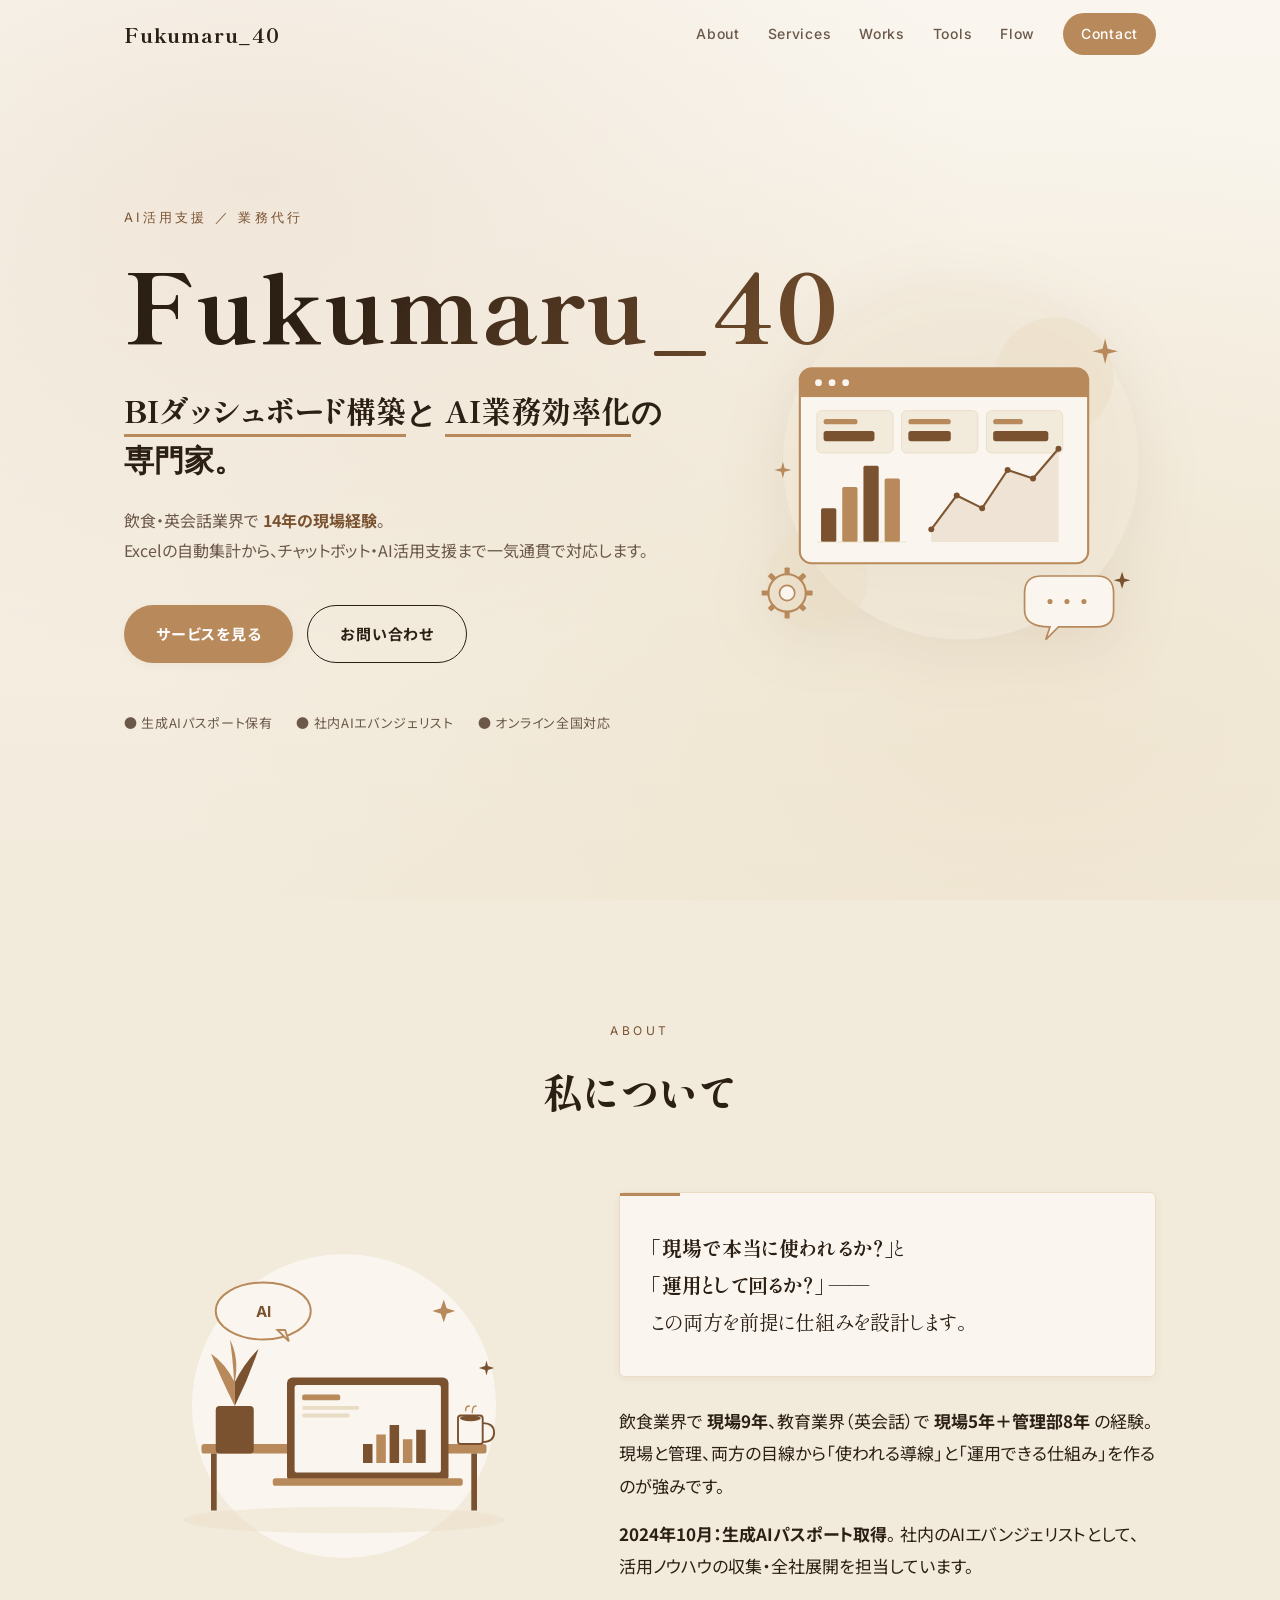
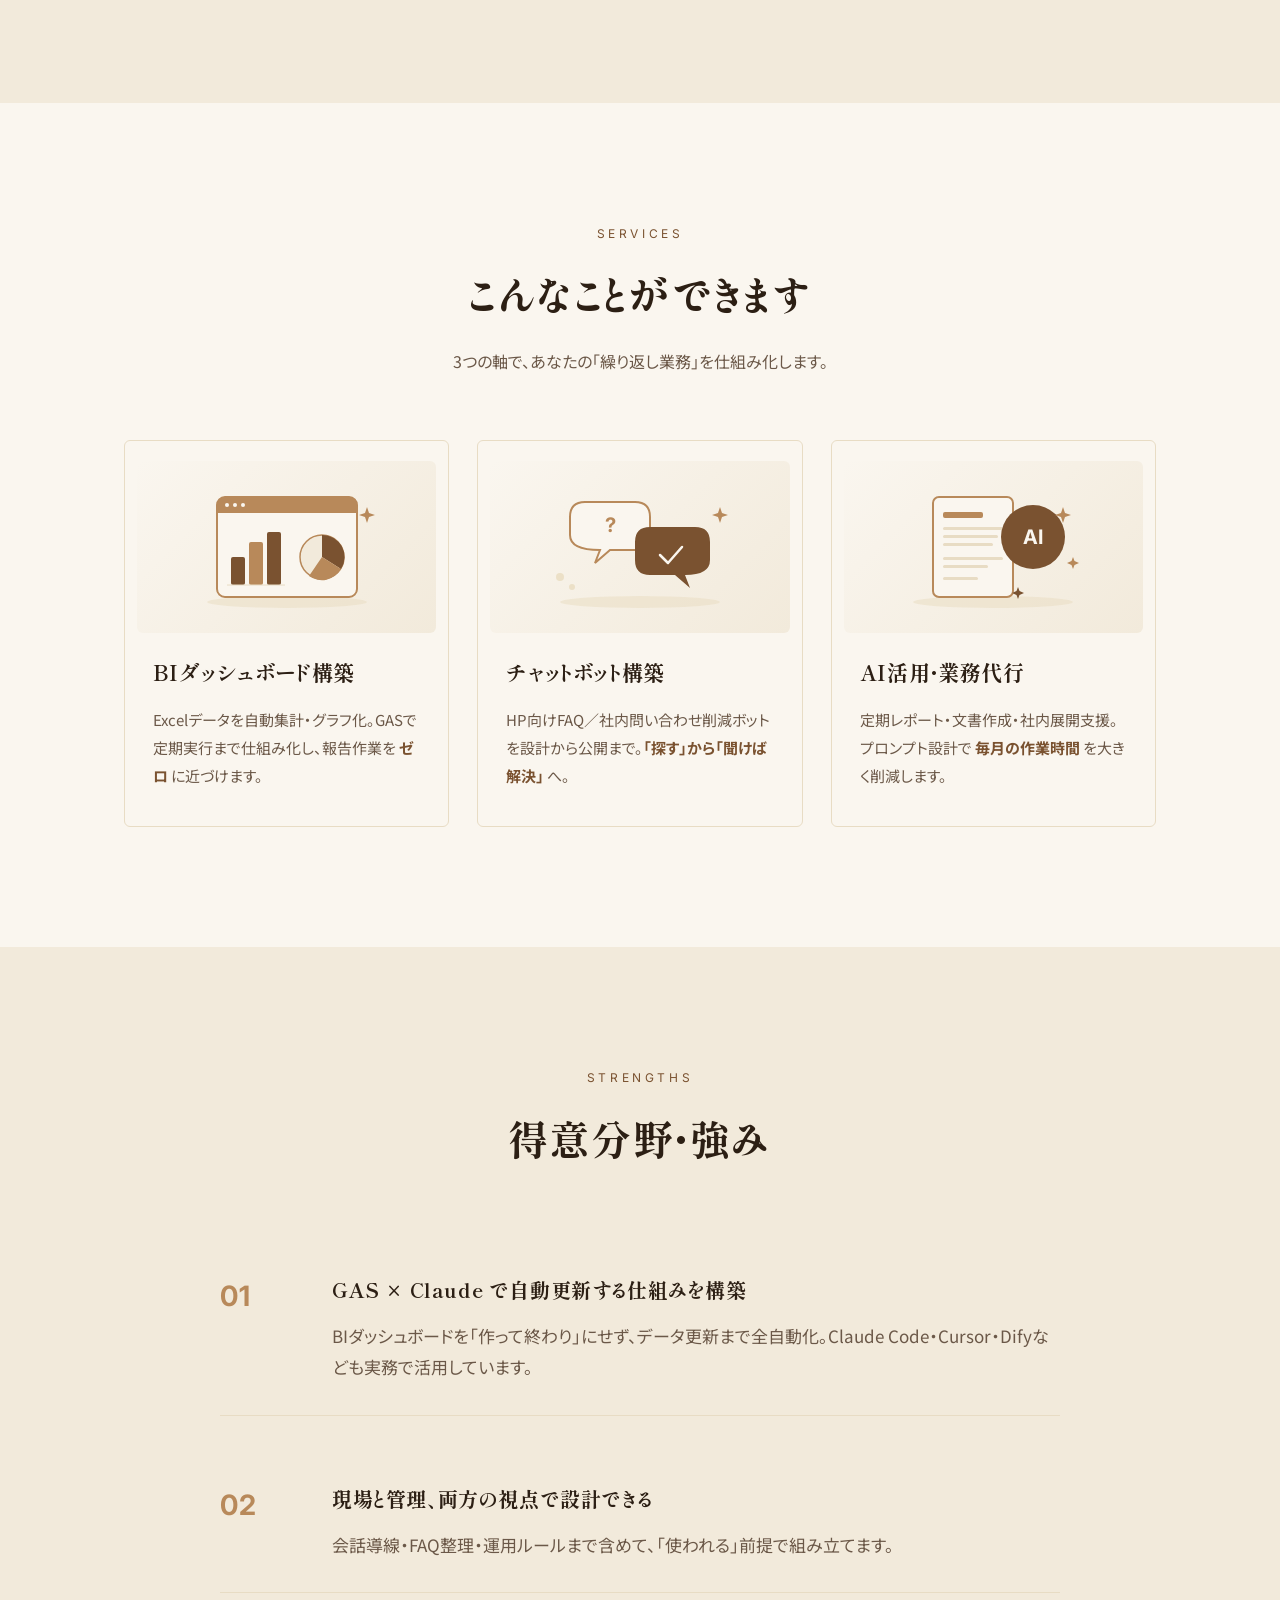
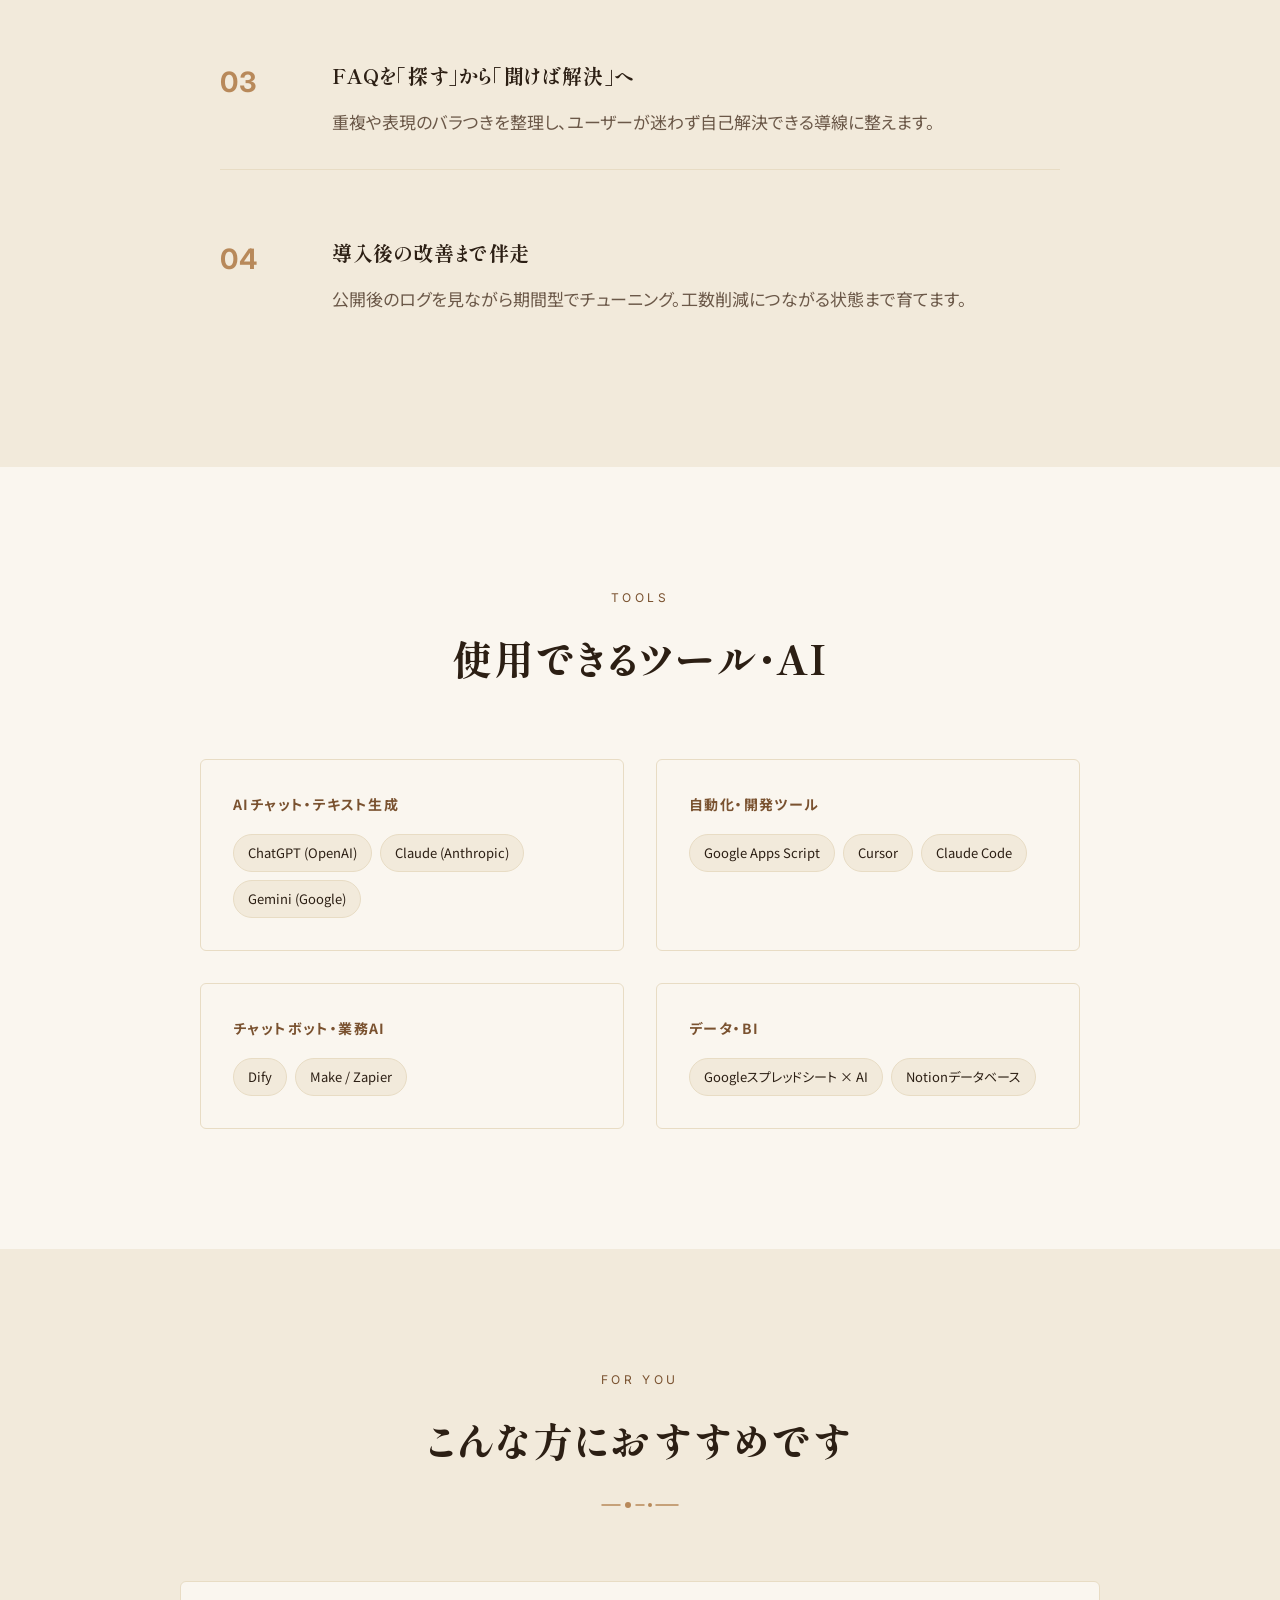
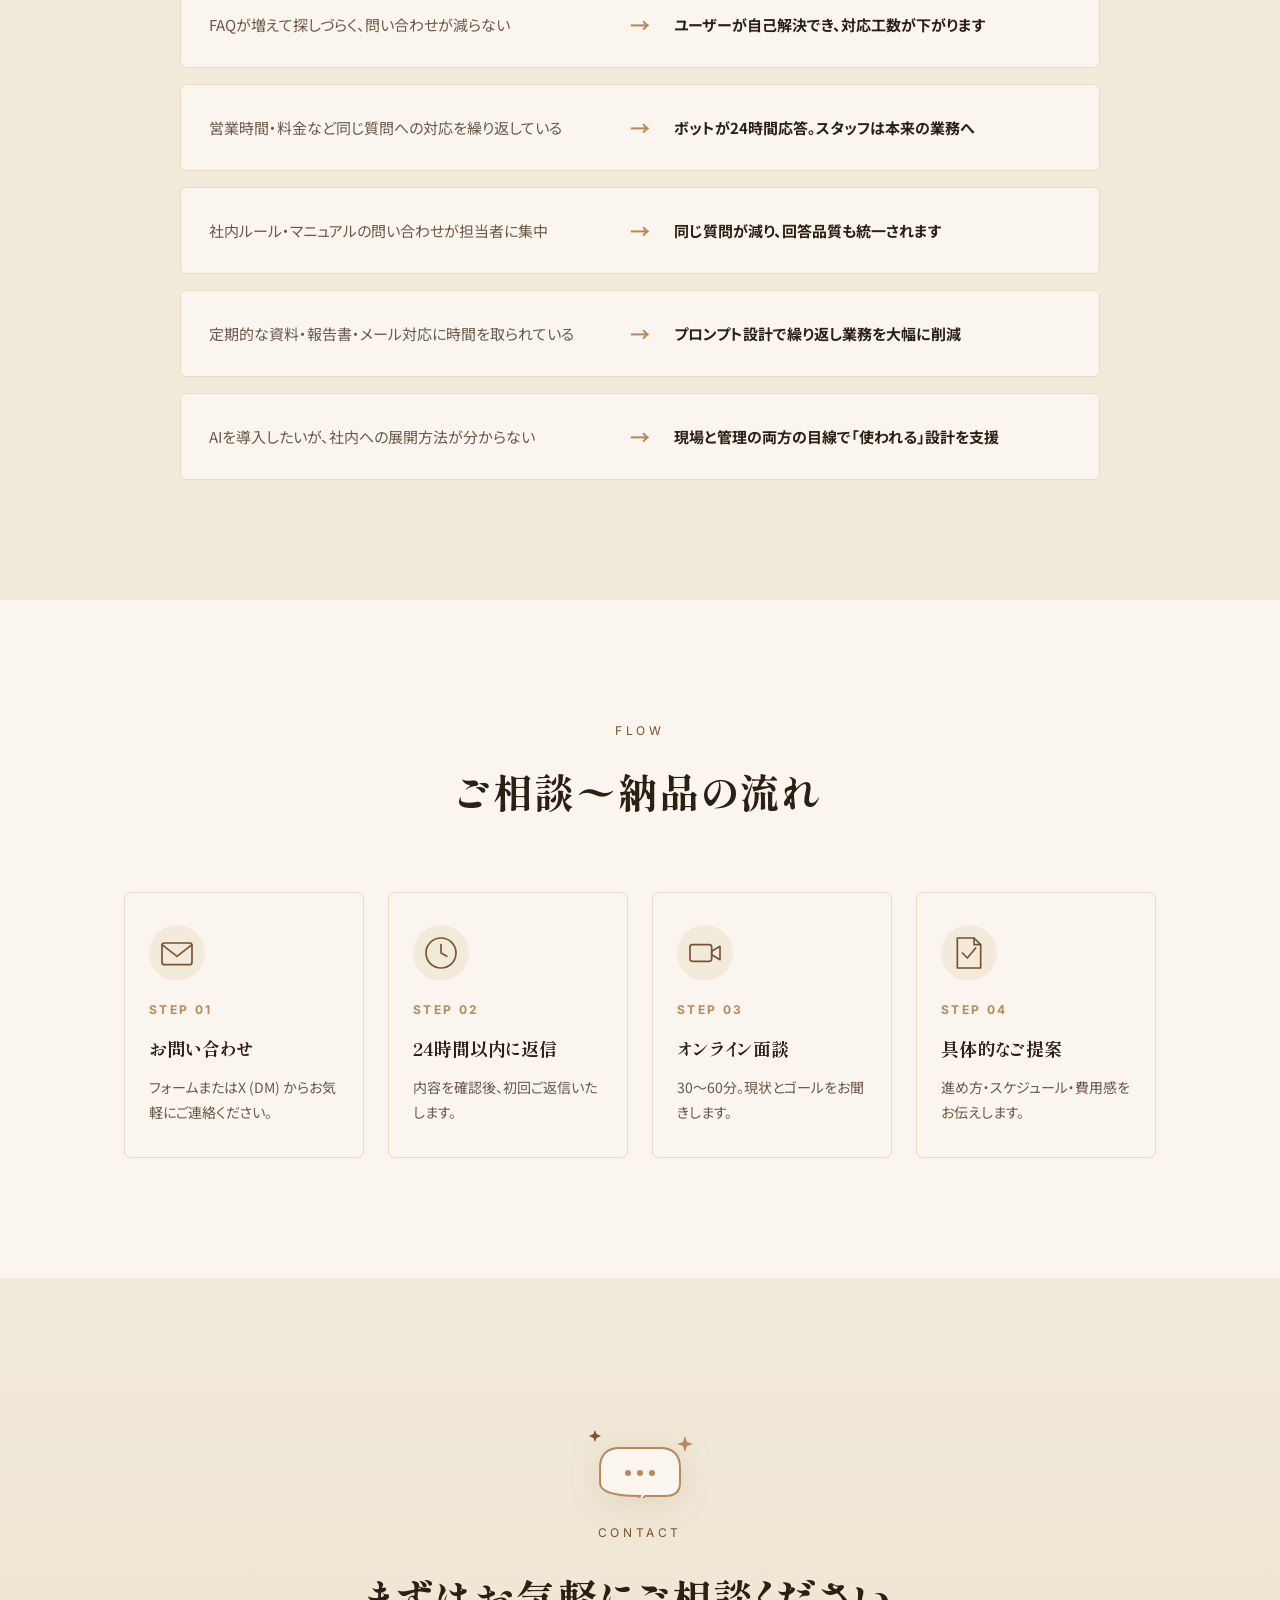
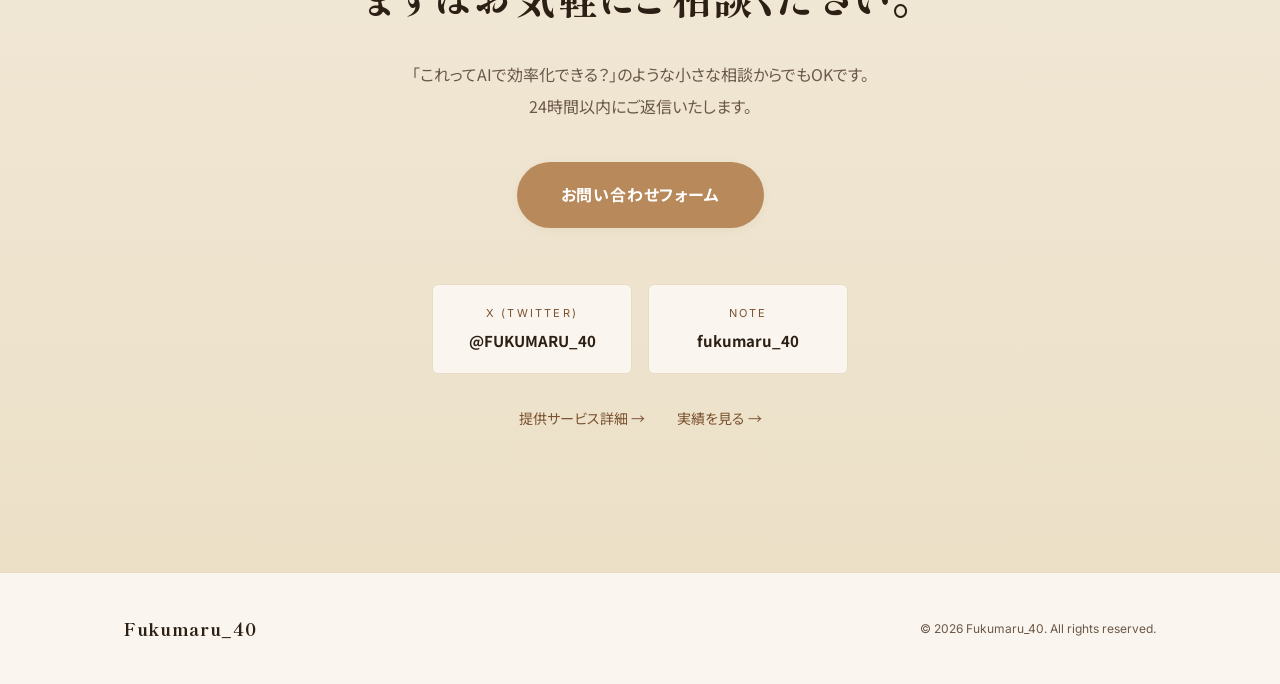
==== index.html @ 53b19f7c "Initial commit: Fukumaru_40 HP Co-Authored-By: Claude Sonnet 4.6 <noreply@anthropic.com>" ====
<!DOCTYPE html>
<html lang="ja">
<head>
  <meta charset="UTF-8" />
  <meta name="viewport" content="width=device-width, initial-scale=1.0" />
  <title>Fukumaru_40 ｜ BIダッシュボード構築・AI業務効率化の専門家</title>
  <meta name="description" content="飲食・英会話業界で14年の現場経験を持つAI活用支援の専門家。Excelデータの自動集計・可視化（BIダッシュボード）、チャットボット構築、AI活用・業務代行まで、現場と管理の両方の目線で「使われる仕組み」を設計します。" />
  <meta property="og:title" content="Fukumaru_40 ｜ BIダッシュボード構築・AI業務効率化の専門家" />
  <meta property="og:description" content="14年の現場経験 × 生成AIパスポート保有。BI／チャットボット／AI業務代行で、あなたの「繰り返し業務」を仕組みで解決します。" />
  <meta property="og:type" content="website" />

  <link rel="preconnect" href="https://fonts.googleapis.com" />
  <link rel="preconnect" href="https://fonts.gstatic.com" crossorigin />
  <link href="https://fonts.googleapis.com/css2?family=Inter:wght@500;700&family=Noto+Sans+JP:wght@400;500;700&family=Shippori+Mincho+B1:wght@600;800&display=swap" rel="stylesheet" />

  <link rel="stylesheet" href="css/style.css" />
</head>
<body>
  <header class="site-header" id="siteHeader">
    <div class="container header-inner">
      <a href="#hero" class="brand">Fukumaru_40</a>
      <nav class="nav" aria-label="メインナビゲーション">
        <a href="#about">About</a>
        <a href="#services">Services</a>
        <a href="works.html">Works</a>
        <a href="#tools">Tools</a>
        <a href="#flow">Flow</a>
        <a href="#contact" class="nav-cta">Contact</a>
      </nav>
      <button class="nav-toggle" aria-label="メニューを開く" aria-expanded="false">
        <span></span><span></span><span></span>
      </button>
    </div>
  </header>

  <main>
    <!-- Hero -->
    <section id="hero" class="hero">
      <div class="hero-bg" aria-hidden="true"></div>
      <div class="container hero-inner">
        <div class="hero-text reveal">
          <p class="hero-eyebrow">AI活用支援 ／ 業務代行</p>
          <h1 class="hero-title">
            <span class="hero-name">Fukumaru_40</span>
          </h1>
          <p class="hero-lead">
            <strong>BIダッシュボード構築</strong>と<br class="sp-only" />
            <strong>AI業務効率化</strong>の専門家。
          </p>
          <p class="hero-sub">
            飲食・英会話業界で <em>14年の現場経験</em>。<br />
            Excelの自動集計から、チャットボット・AI活用支援まで一気通貫で対応します。
          </p>
          <div class="hero-cta">
            <a href="#services" class="btn btn-primary">サービスを見る</a>
            <a href="#contact" class="btn btn-ghost">お問い合わせ</a>
          </div>
          <div class="hero-meta">
            <span>● 生成AIパスポート保有</span>
            <span>● 社内AIエバンジェリスト</span>
            <span>● オンライン全国対応</span>
          </div>
        </div>

        <div class="hero-visual reveal" aria-hidden="true">
          <svg viewBox="0 0 500 500" xmlns="http://www.w3.org/2000/svg" class="illust-dashboard">
            <!-- 背景ブロブ -->
            <circle cx="270" cy="240" r="210" fill="#F2EADB" opacity="0.7"/>
            <circle cx="380" cy="140" r="70" fill="#ECE0C7" opacity="0.6"/>
            <circle cx="100" cy="380" r="60" fill="#ECE0C7" opacity="0.5"/>

            <!-- ダッシュボードウィンドウ -->
            <rect x="80" y="130" width="340" height="230" rx="14" fill="#FAF6EF" stroke="#B8895A" stroke-width="2.5"/>
            <rect x="80" y="130" width="340" height="34" rx="14" fill="#B8895A"/>
            <rect x="80" y="148" width="340" height="16" fill="#B8895A"/>
            <circle cx="102" cy="147" r="4" fill="#FAF6EF"/>
            <circle cx="118" cy="147" r="4" fill="#FAF6EF"/>
            <circle cx="134" cy="147" r="4" fill="#FAF6EF"/>

            <!-- KPIカード -->
            <rect x="100" y="180" width="90" height="50" rx="6" fill="#F2EADB" stroke="#E8DCC4" stroke-width="1"/>
            <rect x="108" y="190" width="40" height="6" rx="3" fill="#B8895A"/>
            <rect x="108" y="204" width="60" height="12" rx="3" fill="#7A5230"/>

            <rect x="200" y="180" width="90" height="50" rx="6" fill="#F2EADB" stroke="#E8DCC4" stroke-width="1"/>
            <rect x="208" y="190" width="50" height="6" rx="3" fill="#B8895A"/>
            <rect x="208" y="204" width="50" height="12" rx="3" fill="#7A5230"/>

            <rect x="300" y="180" width="90" height="50" rx="6" fill="#F2EADB" stroke="#E8DCC4" stroke-width="1"/>
            <rect x="308" y="190" width="35" height="6" rx="3" fill="#B8895A"/>
            <rect x="308" y="204" width="65" height="12" rx="3" fill="#7A5230"/>

            <!-- 棒グラフ -->
            <rect x="105" y="295" width="18" height="40" rx="2" fill="#7A5230"/>
            <rect x="130" y="270" width="18" height="65" rx="2" fill="#B8895A"/>
            <rect x="155" y="245" width="18" height="90" rx="2" fill="#7A5230"/>
            <rect x="180" y="260" width="18" height="75" rx="2" fill="#B8895A"/>
            <line x1="100" y1="335" x2="205" y2="335" stroke="#E8DCC4" stroke-width="1"/>

            <!-- 折れ線グラフ -->
            <polyline points="235,320 265,280 295,295 325,250 355,260 385,225"
                      stroke="#7A5230" stroke-width="2.5" fill="none" stroke-linecap="round" stroke-linejoin="round"/>
            <polyline points="235,320 265,280 295,295 325,250 355,260 385,225 385,335 235,335"
                      fill="#B8895A" opacity="0.18"/>
            <circle cx="235" cy="320" r="3.5" fill="#7A5230"/>
            <circle cx="265" cy="280" r="3.5" fill="#7A5230"/>
            <circle cx="295" cy="295" r="3.5" fill="#7A5230"/>
            <circle cx="325" cy="250" r="3.5" fill="#7A5230"/>
            <circle cx="355" cy="260" r="3.5" fill="#7A5230"/>
            <circle cx="385" cy="225" r="3.5" fill="#7A5230"/>

            <!-- きらめき -->
            <g class="illust-sparkle" style="transform-origin: 440px 110px;">
              <path d="M440 95 L443 107 L455 110 L443 113 L440 125 L437 113 L425 110 L437 107 Z" fill="#B8895A"/>
            </g>
            <g class="illust-sparkle illust-sparkle-2" style="transform-origin: 60px 250px;">
              <path d="M60 240 L62 248 L70 250 L62 252 L60 260 L58 252 L50 250 L58 248 Z" fill="#B8895A"/>
            </g>
            <g class="illust-sparkle illust-sparkle-3" style="transform-origin: 460px 380px;">
              <path d="M460 370 L462.5 378 L470 380 L462.5 382 L460 390 L457.5 382 L450 380 L457.5 378 Z" fill="#7A5230"/>
            </g>

            <!-- チャットバブル -->
            <g class="illust-bubble">
              <path d="M345 395 Q345 375 365 375 L430 375 Q450 375 450 395 L450 415 Q450 435 430 435 L385 435 L370 450 L375 435 Q345 435 345 415 Z"
                    fill="#FAF6EF" stroke="#B8895A" stroke-width="2"/>
              <circle cx="375" cy="405" r="3" fill="#B8895A"/>
              <circle cx="395" cy="405" r="3" fill="#B8895A"/>
              <circle cx="415" cy="405" r="3" fill="#B8895A"/>
            </g>

            <!-- 歯車 -->
            <g class="illust-gear" style="transform-origin: 65px 395px;">
              <circle cx="65" cy="395" r="22" fill="none" stroke="#B8895A" stroke-width="2.5"/>
              <circle cx="65" cy="395" r="9" fill="#FAF6EF" stroke="#B8895A" stroke-width="2"/>
              <rect x="62" y="365" width="6" height="8" rx="1" fill="#B8895A"/>
              <rect x="62" y="417" width="6" height="8" rx="1" fill="#B8895A"/>
              <rect x="35" y="392" width="8" height="6" rx="1" fill="#B8895A"/>
              <rect x="87" y="392" width="8" height="6" rx="1" fill="#B8895A"/>
              <rect x="44" y="372" width="6" height="8" rx="1" fill="#B8895A" transform="rotate(-45 47 376)"/>
              <rect x="80" y="408" width="6" height="8" rx="1" fill="#B8895A" transform="rotate(-45 83 412)"/>
              <rect x="80" y="372" width="6" height="8" rx="1" fill="#B8895A" transform="rotate(45 83 376)"/>
              <rect x="44" y="408" width="6" height="8" rx="1" fill="#B8895A" transform="rotate(45 47 412)"/>
            </g>
          </svg>
        </div>
      </div>
    </section>

    <!-- About -->
    <section id="about" class="section section-alt">
      <div class="container">
        <header class="section-head reveal">
          <p class="section-eyebrow">About</p>
          <h2 class="section-title">私について</h2>
        </header>
        <div class="about-grid">
          <div class="about-visual reveal" aria-hidden="true">
            <svg viewBox="0 0 400 360" xmlns="http://www.w3.org/2000/svg" class="illust-workspace">
              <!-- 背景 -->
              <circle cx="200" cy="200" r="160" fill="#FAF6EF"/>
              <ellipse cx="200" cy="320" rx="170" ry="14" fill="#ECE0C7" opacity="0.5"/>

              <!-- デスク -->
              <rect x="50" y="240" width="300" height="10" rx="3" fill="#B8895A"/>
              <rect x="60" y="250" width="6" height="60" fill="#7A5230"/>
              <rect x="334" y="250" width="6" height="60" fill="#7A5230"/>

              <!-- ノートPC -->
              <rect x="140" y="170" width="170" height="110" rx="6" fill="#7A5230"/>
              <rect x="148" y="178" width="154" height="92" rx="3" fill="#FAF6EF"/>
              <rect x="125" y="276" width="200" height="8" rx="3" fill="#B8895A"/>
              <!-- 画面の中身 -->
              <rect x="156" y="188" width="40" height="6" rx="2" fill="#B8895A"/>
              <rect x="156" y="200" width="60" height="4" rx="2" fill="#E8DCC4"/>
              <rect x="156" y="208" width="50" height="4" rx="2" fill="#E8DCC4"/>
              <!-- ミニ棒グラフ -->
              <rect x="220" y="240" width="10" height="20" fill="#7A5230"/>
              <rect x="234" y="230" width="10" height="30" fill="#B8895A"/>
              <rect x="248" y="220" width="10" height="40" fill="#7A5230"/>
              <rect x="262" y="235" width="10" height="25" fill="#B8895A"/>
              <rect x="276" y="225" width="10" height="35" fill="#7A5230"/>

              <!-- 観葉植物 -->
              <rect x="65" y="200" width="40" height="50" rx="4" fill="#7A5230"/>
              <path d="M85 200 Q70 170 60 145 Q75 155 85 175 Z" fill="#B8895A"/>
              <path d="M85 200 Q100 170 110 140 Q95 155 85 175 Z" fill="#7A5230"/>
              <path d="M85 200 Q85 165 80 130 Q90 150 85 175 Z" fill="#B8895A"/>

              <!-- コーヒーカップ -->
              <rect x="320" y="210" width="26" height="30" rx="3" fill="#FAF6EF" stroke="#7A5230" stroke-width="2"/>
              <path d="M346 218 Q358 218 358 228 Q358 238 346 238" fill="none" stroke="#7A5230" stroke-width="2"/>
              <ellipse cx="333" cy="213" rx="11" ry="3" fill="#7A5230"/>
              <path d="M328 205 Q328 200 332 200 M335 207 Q335 200 339 200" stroke="#B8895A" stroke-width="1.5" fill="none" stroke-linecap="round"/>

              <!-- 吹き出し（AI） -->
              <g class="illust-float">
                <ellipse cx="115" cy="100" rx="50" ry="30" fill="#FAF6EF" stroke="#B8895A" stroke-width="2"/>
                <text x="115" y="106" text-anchor="middle" font-family="Inter, sans-serif" font-size="16" font-weight="700" fill="#7A5230">AI</text>
                <path d="M130 120 L142 132 L138 120 Z" fill="#FAF6EF" stroke="#B8895A" stroke-width="2"/>
              </g>

              <!-- きらめき -->
              <g class="illust-sparkle" style="transform-origin: 305px 100px;">
                <path d="M305 88 L308 97 L317 100 L308 103 L305 112 L302 103 L293 100 L302 97 Z" fill="#B8895A"/>
              </g>
              <g class="illust-sparkle illust-sparkle-2" style="transform-origin: 350px 160px;">
                <path d="M350 152 L351.5 158 L358 160 L351.5 162 L350 168 L348.5 162 L342 160 L348.5 158 Z" fill="#7A5230"/>
              </g>
            </svg>
          </div>
          <div class="about-content">
            <div class="about-card reveal">
              <p class="about-lead">
                「<strong>現場で本当に使われるか？</strong>」と<br />
                「<strong>運用として回るか？</strong>」 ——<br />
                この両方を前提に仕組みを設計します。
              </p>
            </div>
            <div class="about-text reveal">
              <p>
                飲食業界で <strong>現場9年</strong>、教育業界（英会話）で <strong>現場5年＋管理部8年</strong> の経験。
                現場と管理、両方の目線から「使われる導線」と「運用できる仕組み」を作るのが強みです。
              </p>
              <p>
                <strong>2024年10月：生成AIパスポート取得</strong>。
                社内のAIエバンジェリストとして、活用ノウハウの収集・全社展開を担当しています。
              </p>
            </div>
          </div>
        </div>
      </div>
    </section>

    <!-- Services -->
    <section id="services" class="section">
      <div class="container">
        <header class="section-head reveal">
          <p class="section-eyebrow">Services</p>
          <h2 class="section-title">こんなことができます</h2>
          <p class="section-desc">3つの軸で、あなたの「繰り返し業務」を仕組み化します。</p>
        </header>
        <div class="services-grid">
          <article class="service-card reveal">
            <div class="service-illust" aria-hidden="true">
              <svg viewBox="0 0 200 140" xmlns="http://www.w3.org/2000/svg">
                <ellipse cx="100" cy="125" rx="80" ry="6" fill="#ECE0C7" opacity="0.6"/>
                <rect x="30" y="20" width="140" height="100" rx="8" fill="#FAF6EF" stroke="#B8895A" stroke-width="2"/>
                <rect x="30" y="20" width="140" height="16" rx="8" fill="#B8895A"/>
                <rect x="30" y="28" width="140" height="8" fill="#B8895A"/>
                <circle cx="40" cy="28" r="2" fill="#FAF6EF"/>
                <circle cx="48" cy="28" r="2" fill="#FAF6EF"/>
                <circle cx="56" cy="28" r="2" fill="#FAF6EF"/>
                <!-- 棒グラフ -->
                <rect x="44" y="80" width="14" height="28" rx="2" fill="#7A5230"/>
                <rect x="62" y="65" width="14" height="43" rx="2" fill="#B8895A"/>
                <rect x="80" y="55" width="14" height="53" rx="2" fill="#7A5230"/>
                <line x1="40" y1="108" x2="98" y2="108" stroke="#E8DCC4" stroke-width="1"/>
                <!-- 円グラフ -->
                <circle cx="135" cy="80" r="22" fill="#F2EADB" stroke="#B8895A" stroke-width="1.5"/>
                <path d="M135 80 L135 58 A22 22 0 0 1 154 92 Z" fill="#7A5230"/>
                <path d="M135 80 L154 92 A22 22 0 0 1 122 99 Z" fill="#B8895A"/>
                <!-- 装飾 -->
                <path d="M180 30 L182 36 L188 38 L182 40 L180 46 L178 40 L172 38 L178 36 Z" fill="#B8895A"/>
              </svg>
            </div>
            <h3 class="service-title">BIダッシュボード構築</h3>
            <p class="service-text">
              Excelデータを自動集計・グラフ化。GASで定期実行まで仕組み化し、報告作業を <em>ゼロ</em> に近づけます。
            </p>
          </article>

          <article class="service-card reveal">
            <div class="service-illust" aria-hidden="true">
              <svg viewBox="0 0 200 140" xmlns="http://www.w3.org/2000/svg">
                <ellipse cx="100" cy="125" rx="80" ry="6" fill="#ECE0C7" opacity="0.6"/>
                <!-- 左の吹き出し（質問） -->
                <path d="M30 40 Q30 25 45 25 L95 25 Q110 25 110 40 L110 58 Q110 73 95 73 L70 73 L55 86 L60 73 Q30 73 30 58 Z"
                      fill="#FAF6EF" stroke="#B8895A" stroke-width="2"/>
                <text x="70" y="55" text-anchor="middle" font-family="Inter, sans-serif" font-size="20" font-weight="700" fill="#B8895A">?</text>
                <!-- 右の吹き出し（回答） -->
                <path d="M170 65 Q170 50 155 50 L110 50 Q95 50 95 65 L95 83 Q95 98 110 98 L135 98 L150 111 L145 98 Q170 98 170 83 Z"
                      fill="#7A5230"/>
                <path d="M120 78 L128 86 L142 70" stroke="#FAF6EF" stroke-width="2.5" fill="none" stroke-linecap="round" stroke-linejoin="round"/>
                <!-- 装飾 -->
                <path d="M180 30 L182 36 L188 38 L182 40 L180 46 L178 40 L172 38 L178 36 Z" fill="#B8895A"/>
                <circle cx="20" cy="100" r="4" fill="#ECE0C7"/>
                <circle cx="32" cy="110" r="3" fill="#ECE0C7"/>
              </svg>
            </div>
            <h3 class="service-title">チャットボット構築</h3>
            <p class="service-text">
              HP向けFAQ／社内問い合わせ削減ボットを設計から公開まで。<em>「探す」から「聞けば解決」</em> へ。
            </p>
          </article>

          <article class="service-card reveal">
            <div class="service-illust" aria-hidden="true">
              <svg viewBox="0 0 200 140" xmlns="http://www.w3.org/2000/svg">
                <ellipse cx="100" cy="125" rx="80" ry="6" fill="#ECE0C7" opacity="0.6"/>
                <!-- ドキュメント -->
                <rect x="40" y="20" width="80" height="100" rx="6" fill="#FAF6EF" stroke="#B8895A" stroke-width="2"/>
                <rect x="50" y="35" width="40" height="6" rx="2" fill="#B8895A"/>
                <rect x="50" y="50" width="60" height="3" rx="1.5" fill="#E8DCC4"/>
                <rect x="50" y="58" width="55" height="3" rx="1.5" fill="#E8DCC4"/>
                <rect x="50" y="66" width="50" height="3" rx="1.5" fill="#E8DCC4"/>
                <rect x="50" y="80" width="60" height="3" rx="1.5" fill="#E8DCC4"/>
                <rect x="50" y="88" width="45" height="3" rx="1.5" fill="#E8DCC4"/>
                <rect x="50" y="100" width="35" height="3" rx="1.5" fill="#E8DCC4"/>
                <!-- AIサークル -->
                <circle cx="140" cy="60" r="32" fill="#7A5230"/>
                <text x="140" y="67" text-anchor="middle" font-family="Inter, sans-serif" font-size="20" font-weight="700" fill="#FAF6EF">AI</text>
                <!-- きらめき -->
                <path d="M170 30 L172 36 L178 38 L172 40 L170 46 L168 40 L162 38 L168 36 Z" fill="#B8895A"/>
                <path d="M180 80 L181.5 84 L186 86 L181.5 88 L180 92 L178.5 88 L174 86 L178.5 84 Z" fill="#B8895A"/>
                <path d="M125 110 L126.5 114 L131 116 L126.5 118 L125 122 L123.5 118 L119 116 L123.5 114 Z" fill="#7A5230"/>
              </svg>
            </div>
            <h3 class="service-title">AI活用・業務代行</h3>
            <p class="service-text">
              定期レポート・文書作成・社内展開支援。プロンプト設計で <em>毎月の作業時間</em> を大きく削減します。
            </p>
          </article>
        </div>
      </div>
    </section>

    <!-- Strengths -->
    <section id="strengths" class="section section-alt">
      <div class="container">
        <header class="section-head reveal">
          <p class="section-eyebrow">Strengths</p>
          <h2 class="section-title">得意分野・強み</h2>
        </header>
        <ul class="strengths-list">
          <li class="strength-item reveal">
            <span class="strength-num">01</span>
            <div>
              <h3>GAS × Claude で自動更新する仕組みを構築</h3>
              <p>BIダッシュボードを「作って終わり」にせず、データ更新まで全自動化。Claude Code・Cursor・Difyなども実務で活用しています。</p>
            </div>
          </li>
          <li class="strength-item reveal">
            <span class="strength-num">02</span>
            <div>
              <h3>現場と管理、両方の視点で設計できる</h3>
              <p>会話導線・FAQ整理・運用ルールまで含めて、「使われる」前提で組み立てます。</p>
            </div>
          </li>
          <li class="strength-item reveal">
            <span class="strength-num">03</span>
            <div>
              <h3>FAQを「探す」から「聞けば解決」へ</h3>
              <p>重複や表現のバラつきを整理し、ユーザーが迷わず自己解決できる導線に整えます。</p>
            </div>
          </li>
          <li class="strength-item reveal">
            <span class="strength-num">04</span>
            <div>
              <h3>導入後の改善まで伴走</h3>
              <p>公開後のログを見ながら期間型でチューニング。工数削減につながる状態まで育てます。</p>
            </div>
          </li>
        </ul>
      </div>
    </section>

    <!-- Tools -->
    <section id="tools" class="section">
      <div class="container">
        <header class="section-head reveal">
          <p class="section-eyebrow">Tools</p>
          <h2 class="section-title">使用できるツール・AI</h2>
        </header>
        <div class="tools-grid">
          <div class="tool-group reveal">
            <h3>AIチャット・テキスト生成</h3>
            <ul>
              <li>ChatGPT (OpenAI)</li>
              <li>Claude (Anthropic)</li>
              <li>Gemini (Google)</li>
            </ul>
          </div>
          <div class="tool-group reveal">
            <h3>自動化・開発ツール</h3>
            <ul>
              <li>Google Apps Script</li>
              <li>Cursor</li>
              <li>Claude Code</li>
            </ul>
          </div>
          <div class="tool-group reveal">
            <h3>チャットボット・業務AI</h3>
            <ul>
              <li>Dify</li>
              <li>Make / Zapier</li>
            </ul>
          </div>
          <div class="tool-group reveal">
            <h3>データ・BI</h3>
            <ul>
              <li>Googleスプレッドシート × AI</li>
              <li>Notionデータベース</li>
            </ul>
          </div>
        </div>
      </div>
    </section>

    <!-- For You -->
    <section id="foryou" class="section section-alt">
      <div class="container">
        <header class="section-head reveal">
          <p class="section-eyebrow">For You</p>
          <h2 class="section-title">こんな方におすすめです</h2>
          <div class="section-deco" aria-hidden="true">
            <svg viewBox="0 0 80 24" width="80" height="24" fill="none" stroke="#B8895A" stroke-width="1.5" stroke-linecap="round">
              <path d="M2 12 L20 12"/>
              <circle cx="28" cy="12" r="3" fill="#B8895A" stroke="none"/>
              <path d="M36 12 L44 12"/>
              <circle cx="50" cy="12" r="2" fill="#B8895A" stroke="none"/>
              <path d="M56 12 L78 12"/>
            </svg>
          </div>
        </header>
        <div class="foryou-list">
          <div class="foryou-row reveal">
            <p class="foryou-pain">FAQが増えて探しづらく、問い合わせが減らない</p>
            <p class="foryou-gain">ユーザーが自己解決でき、対応工数が下がります</p>
          </div>
          <div class="foryou-row reveal">
            <p class="foryou-pain">営業時間・料金など同じ質問への対応を繰り返している</p>
            <p class="foryou-gain">ボットが24時間応答。スタッフは本来の業務へ</p>
          </div>
          <div class="foryou-row reveal">
            <p class="foryou-pain">社内ルール・マニュアルの問い合わせが担当者に集中</p>
            <p class="foryou-gain">同じ質問が減り、回答品質も統一されます</p>
          </div>
          <div class="foryou-row reveal">
            <p class="foryou-pain">定期的な資料・報告書・メール対応に時間を取られている</p>
            <p class="foryou-gain">プロンプト設計で繰り返し業務を大幅に削減</p>
          </div>
          <div class="foryou-row reveal">
            <p class="foryou-pain">AIを導入したいが、社内への展開方法が分からない</p>
            <p class="foryou-gain">現場と管理の両方の目線で「使われる」設計を支援</p>
          </div>
        </div>
      </div>
    </section>

    <!-- Flow -->
    <section id="flow" class="section">
      <div class="container">
        <header class="section-head reveal">
          <p class="section-eyebrow">Flow</p>
          <h2 class="section-title">ご相談〜納品の流れ</h2>
        </header>
        <ol class="flow-steps">
          <li class="flow-step reveal">
            <div class="flow-icon" aria-hidden="true">
              <svg viewBox="0 0 48 48" width="40" height="40" fill="none" stroke="currentColor" stroke-width="2" stroke-linecap="round" stroke-linejoin="round">
                <rect x="6" y="12" width="36" height="26" rx="3"/>
                <path d="M6 14 L24 28 L42 14"/>
              </svg>
            </div>
            <span class="flow-num">STEP 01</span>
            <h3>お問い合わせ</h3>
            <p>フォームまたはX (DM) からお気軽にご連絡ください。</p>
          </li>
          <li class="flow-step reveal">
            <div class="flow-icon" aria-hidden="true">
              <svg viewBox="0 0 48 48" width="40" height="40" fill="none" stroke="currentColor" stroke-width="2" stroke-linecap="round" stroke-linejoin="round">
                <circle cx="24" cy="24" r="18"/>
                <path d="M24 14 V24 L31 28"/>
              </svg>
            </div>
            <span class="flow-num">STEP 02</span>
            <h3>24時間以内に返信</h3>
            <p>内容を確認後、初回ご返信いたします。</p>
          </li>
          <li class="flow-step reveal">
            <div class="flow-icon" aria-hidden="true">
              <svg viewBox="0 0 48 48" width="40" height="40" fill="none" stroke="currentColor" stroke-width="2" stroke-linecap="round" stroke-linejoin="round">
                <rect x="6" y="14" width="26" height="20" rx="3"/>
                <path d="M32 22 L42 16 V32 L32 26 Z"/>
              </svg>
            </div>
            <span class="flow-num">STEP 03</span>
            <h3>オンライン面談</h3>
            <p>30〜60分。現状とゴールをお聞きします。</p>
          </li>
          <li class="flow-step reveal">
            <div class="flow-icon" aria-hidden="true">
              <svg viewBox="0 0 48 48" width="40" height="40" fill="none" stroke="currentColor" stroke-width="2" stroke-linecap="round" stroke-linejoin="round">
                <path d="M10 6 H30 L38 14 V42 H10 Z"/>
                <path d="M30 6 V14 H38"/>
                <path d="M16 24 L22 30 L32 18"/>
              </svg>
            </div>
            <span class="flow-num">STEP 04</span>
            <h3>具体的なご提案</h3>
            <p>進め方・スケジュール・費用感をお伝えします。</p>
          </li>
        </ol>
      </div>
    </section>

    <!-- Contact -->
    <section id="contact" class="section section-contact">
      <div class="container reveal">
        <div class="contact-illust" aria-hidden="true">
          <svg viewBox="0 0 120 80" width="120" height="80" xmlns="http://www.w3.org/2000/svg">
            <path d="M20 50 Q20 30 40 30 L80 30 Q100 30 100 50 L100 65 Q100 78 85 78 L65 78 L55 90 L60 78 Q20 78 20 65 Z"
                  fill="#FAF6EF" stroke="#B8895A" stroke-width="2"/>
            <circle cx="48" cy="55" r="3" fill="#B8895A"/>
            <circle cx="60" cy="55" r="3" fill="#B8895A"/>
            <circle cx="72" cy="55" r="3" fill="#B8895A"/>
            <path d="M105 18 L107 24 L113 26 L107 28 L105 34 L103 28 L97 26 L103 24 Z" fill="#B8895A"/>
            <path d="M15 12 L16.5 16 L21 18 L16.5 20 L15 24 L13.5 20 L9 18 L13.5 16 Z" fill="#7A5230"/>
          </svg>
        </div>
        <p class="section-eyebrow">Contact</p>
        <h2 class="contact-title">まずはお気軽にご相談ください。</h2>
        <p class="contact-lead">
          「これってAIで効率化できる？」のような小さな相談からでもOKです。<br />
          24時間以内にご返信いたします。
        </p>
        <div class="contact-cta">
          <a href="https://docs.google.com/forms/d/e/1FAIpQLSd_Ki3tBT9Z_OOSIhmURur8VmkFWVl4bQ4_9GsXnbAvwLc6aA/viewform?usp=header" class="btn btn-primary btn-lg" target="_blank" rel="noopener">お問い合わせフォーム</a>
        </div>
        <div class="contact-sns">
          <a href="https://x.com/FUKUMARU_40" target="_blank" rel="noopener" aria-label="X (Twitter)">
            <span class="sns-label">X (Twitter)</span>
            <span class="sns-handle">@FUKUMARU_40</span>
          </a>
          <a href="https://note.com/fukumaru_40" target="_blank" rel="noopener" aria-label="note">
            <span class="sns-label">note</span>
            <span class="sns-handle">fukumaru_40</span>
          </a>
        </div>
        <div class="contact-links">
          <a href="services.html">提供サービス詳細 →</a>
          <a href="works.html">実績を見る →</a>
        </div>
      </div>
    </section>
  </main>

  <footer class="site-footer">
    <div class="container footer-inner">
      <p class="footer-brand">Fukumaru_40</p>
      <p class="footer-copy">© <span id="year"></span> Fukumaru_40. All rights reserved.</p>
    </div>
  </footer>

  <script src="js/script.js" defer></script>
</body>
</html>
---- css/style.css ----
/* =========================================================
   Fukumaru_40 HP — style.css
   暖色オフホワイト系 / 控えめアニメーション / 可読性重視
   ========================================================= */

:root {
  --bg: #FAF6EF;
  --bg-alt: #F2EADB;
  --bg-deep: #ECE0C7;
  --line: #E8DCC4;
  --accent: #B8895A;
  --accent-deep: #7A5230;
  --text: #2C1F14;
  --text-sub: #6B5848;
  --shadow: 0 8px 32px rgba(122, 82, 48, 0.08);
  --shadow-sm: 0 2px 8px rgba(122, 82, 48, 0.06);
  --radius: 6px;
  --maxw: 1080px;
  --ff-jp: 'Noto Sans JP', -apple-system, 'Hiragino Kaku Gothic ProN', 'Yu Gothic UI', sans-serif;
  --ff-en: 'Inter', sans-serif;
  --ff-serif: 'Shippori Mincho B1', 'Yu Mincho', serif;
}

* { box-sizing: border-box; }

html { scroll-behavior: smooth; }

body {
  margin: 0;
  font-family: var(--ff-jp);
  font-size: 17px;
  line-height: 1.85;
  color: var(--text);
  background: var(--bg);
  -webkit-font-smoothing: antialiased;
  -moz-osx-font-smoothing: grayscale;
  font-feature-settings: "palt";
}

img, svg { display: block; max-width: 100%; }
a { color: var(--accent-deep); text-decoration: none; transition: color 0.2s ease; }
a:hover { color: var(--accent); }

.container {
  max-width: var(--maxw);
  margin: 0 auto;
  padding: 0 24px;
}

.sp-only { display: none; }

/* ========== Header ========== */
.site-header {
  position: fixed;
  inset: 0 0 auto 0;
  z-index: 100;
  background: rgba(250, 246, 239, 0);
  backdrop-filter: blur(0);
  border-bottom: 1px solid transparent;
  transition: background 0.3s ease, backdrop-filter 0.3s ease, border-color 0.3s ease;
}
.site-header.scrolled {
  background: rgba(250, 246, 239, 0.85);
  backdrop-filter: blur(12px);
  border-bottom-color: var(--line);
}
.header-inner {
  display: flex;
  align-items: center;
  justify-content: space-between;
  height: 68px;
}
.brand {
  font-family: var(--ff-serif);
  font-weight: 800;
  font-size: 20px;
  color: var(--text);
  letter-spacing: 0.04em;
}
.nav { display: flex; gap: 28px; align-items: center; }
.nav a {
  font-family: var(--ff-en);
  font-size: 14px;
  font-weight: 500;
  color: var(--text-sub);
  letter-spacing: 0.05em;
}
.nav a:hover { color: var(--text); }
.nav-cta {
  background: var(--accent);
  color: #fff !important;
  padding: 8px 18px;
  border-radius: 999px;
}
.nav-cta:hover { background: var(--accent-deep); color: #fff !important; }

.nav-toggle {
  display: none;
  flex-direction: column;
  gap: 5px;
  width: 28px;
  background: none;
  border: none;
  cursor: pointer;
  padding: 4px;
}
.nav-toggle span {
  display: block;
  width: 100%;
  height: 1.5px;
  background: var(--text);
  transition: transform 0.25s, opacity 0.25s;
}

/* ========== Hero ========== */
.hero {
  position: relative;
  min-height: 100vh;
  display: flex;
  align-items: center;
  padding: 120px 0 80px;
  overflow: hidden;
}
.hero-bg {
  position: absolute;
  inset: 0;
  background:
    radial-gradient(ellipse at 20% 20%, rgba(184, 137, 90, 0.12), transparent 50%),
    radial-gradient(ellipse at 80% 80%, rgba(236, 224, 199, 0.6), transparent 60%),
    linear-gradient(180deg, var(--bg) 0%, var(--bg-alt) 100%);
  z-index: -1;
}
.hero-inner {
  display: grid;
  grid-template-columns: 1.1fr 1fr;
  gap: 48px;
  align-items: center;
}
.hero-text { max-width: 560px; }
.hero-visual {
  position: relative;
  display: flex;
  align-items: center;
  justify-content: center;
}
.illust-dashboard {
  width: 100%;
  max-width: 520px;
  height: auto;
  filter: drop-shadow(0 12px 32px rgba(122, 82, 48, 0.12));
}
.hero-eyebrow {
  font-family: var(--ff-en);
  font-size: 13px;
  letter-spacing: 0.25em;
  color: var(--accent-deep);
  margin: 0 0 24px;
  text-transform: uppercase;
}
.hero-title {
  margin: 0 0 32px;
  font-family: var(--ff-serif);
  font-weight: 800;
  font-size: clamp(48px, 9vw, 96px);
  line-height: 1.05;
  letter-spacing: 0.02em;
}
.hero-name {
  background: linear-gradient(135deg, var(--text) 30%, var(--accent-deep) 100%);
  -webkit-background-clip: text;
  background-clip: text;
  color: transparent;
}
.hero-lead {
  font-family: var(--ff-serif);
  font-size: clamp(22px, 3.2vw, 30px);
  font-weight: 600;
  line-height: 1.6;
  color: var(--text);
  margin: 0 0 20px;
}
.hero-lead strong {
  border-bottom: 3px solid var(--accent);
  padding-bottom: 2px;
  font-weight: 800;
}
.hero-sub {
  font-size: 16px;
  color: var(--text-sub);
  margin: 0 0 40px;
  line-height: 1.9;
}
.hero-sub em { font-style: normal; color: var(--accent-deep); font-weight: 700; }

.hero-cta {
  display: flex;
  flex-wrap: wrap;
  gap: 14px;
  margin-bottom: 48px;
}
.hero-meta {
  display: flex;
  flex-wrap: wrap;
  gap: 24px;
  font-size: 13px;
  color: var(--text-sub);
  letter-spacing: 0.05em;
}
.hero-meta span { white-space: nowrap; }

/* ========== Buttons ========== */
.btn {
  display: inline-flex;
  align-items: center;
  justify-content: center;
  padding: 14px 32px;
  border-radius: 999px;
  font-size: 15px;
  font-weight: 700;
  letter-spacing: 0.05em;
  transition: transform 0.2s ease, box-shadow 0.2s ease, background 0.2s ease;
  cursor: pointer;
  border: none;
}
.btn-primary {
  background: var(--accent);
  color: #fff !important;
  box-shadow: var(--shadow-sm);
}
.btn-primary:hover {
  background: var(--accent-deep);
  color: #fff !important;
  transform: translateY(-2px);
  box-shadow: var(--shadow);
}
.btn-ghost {
  background: transparent;
  color: var(--text) !important;
  border: 1.5px solid var(--text);
}
.btn-ghost:hover {
  background: var(--text);
  color: var(--bg) !important;
}
.btn-lg { padding: 18px 44px; font-size: 16px; }

/* ========== Sections ========== */
.section {
  padding: 120px 0;
  position: relative;
}
.section-alt { background: var(--bg-alt); }
.section-head {
  text-align: center;
  margin-bottom: 64px;
}
.section-eyebrow {
  font-family: var(--ff-en);
  font-size: 12px;
  letter-spacing: 0.3em;
  text-transform: uppercase;
  color: var(--accent-deep);
  margin: 0 0 12px;
}
.section-title {
  font-family: var(--ff-serif);
  font-size: clamp(28px, 4.5vw, 40px);
  font-weight: 800;
  margin: 0 0 16px;
  letter-spacing: 0.04em;
}
.section-desc {
  font-size: 16px;
  color: var(--text-sub);
  max-width: 600px;
  margin: 0 auto;
}

/* ========== About ========== */
.about-grid {
  display: grid;
  grid-template-columns: 0.9fr 1.1fr;
  gap: 56px;
  align-items: center;
}
.about-visual {
  display: flex;
  align-items: center;
  justify-content: center;
}
.illust-workspace {
  width: 100%;
  max-width: 380px;
  height: auto;
}
.about-content { display: flex; flex-direction: column; gap: 28px; }
.about-card {
  padding: 36px 32px;
  background: var(--bg);
  border: 1px solid var(--line);
  border-radius: var(--radius);
  box-shadow: var(--shadow-sm);
  position: relative;
}
.about-card::before {
  content: '';
  position: absolute;
  top: 0; left: 0;
  width: 60px; height: 3px;
  background: var(--accent);
}
.about-lead {
  font-family: var(--ff-serif);
  font-size: 20px;
  line-height: 1.85;
  margin: 0;
  color: var(--text);
}
.about-text p {
  margin: 0 0 16px;
  line-height: 1.9;
}
.about-text p:last-child { margin-bottom: 0; }

/* ========== Services ========== */
.services-grid {
  display: grid;
  grid-template-columns: repeat(3, 1fr);
  gap: 28px;
}
.service-card {
  padding: 32px 28px 36px;
  background: var(--bg);
  border: 1px solid var(--line);
  border-radius: var(--radius);
  transition: transform 0.3s ease, box-shadow 0.3s ease, border-color 0.3s ease;
  overflow: hidden;
}
.service-card:hover {
  transform: translateY(-4px);
  box-shadow: var(--shadow);
  border-color: var(--accent);
}
.service-illust {
  margin: -12px -16px 20px;
  padding: 16px;
  background: linear-gradient(135deg, #FAF6EF 0%, #F2EADB 100%);
  border-radius: var(--radius);
  display: flex;
  align-items: center;
  justify-content: center;
}
.service-illust svg {
  width: 100%;
  max-width: 200px;
  height: auto;
  transition: transform 0.4s ease;
}
.service-card:hover .service-illust svg {
  transform: scale(1.04);
}
.service-title {
  font-family: var(--ff-serif);
  font-size: 21px;
  font-weight: 700;
  margin: 0 0 14px;
  letter-spacing: 0.03em;
}
.service-text {
  margin: 0;
  color: var(--text-sub);
  font-size: 15px;
  line-height: 1.85;
}
.service-text em {
  font-style: normal;
  color: var(--accent-deep);
  font-weight: 700;
}

/* ========== Strengths ========== */
.strengths-list {
  list-style: none;
  padding: 0;
  margin: 0;
  max-width: 840px;
  margin-inline: auto;
  display: flex;
  flex-direction: column;
  gap: 32px;
}
.strength-item {
  display: grid;
  grid-template-columns: 80px 1fr;
  gap: 32px;
  align-items: start;
  padding: 32px 0;
  border-bottom: 1px solid var(--line);
}
.strength-item:last-child { border-bottom: none; }
.strength-num {
  font-family: var(--ff-en);
  font-size: 28px;
  font-weight: 700;
  color: var(--accent);
  letter-spacing: 0.04em;
}
.strength-item h3 {
  font-family: var(--ff-serif);
  font-size: 20px;
  margin: 0 0 12px;
  letter-spacing: 0.03em;
}
.strength-item p {
  margin: 0;
  color: var(--text-sub);
  line-height: 1.85;
}

/* ========== Tools ========== */
.tools-grid {
  display: grid;
  grid-template-columns: repeat(2, 1fr);
  gap: 32px;
  max-width: 880px;
  margin-inline: auto;
}
.tool-group {
  padding: 32px;
  background: var(--bg);
  border: 1px solid var(--line);
  border-radius: var(--radius);
}
.tool-group h3 {
  font-size: 14px;
  letter-spacing: 0.1em;
  color: var(--accent-deep);
  margin: 0 0 16px;
  font-weight: 700;
}
.tool-group ul {
  list-style: none;
  padding: 0;
  margin: 0;
  display: flex;
  flex-wrap: wrap;
  gap: 8px;
}
.tool-group li {
  padding: 6px 14px;
  background: var(--bg-alt);
  border: 1px solid var(--line);
  border-radius: 999px;
  font-size: 13px;
  color: var(--text);
}

/* ========== For You ========== */
.foryou-list {
  max-width: 920px;
  margin-inline: auto;
  display: flex;
  flex-direction: column;
  gap: 16px;
}
.foryou-row {
  display: grid;
  grid-template-columns: 1fr auto 1fr;
  gap: 24px;
  align-items: center;
  padding: 24px 28px;
  background: var(--bg);
  border: 1px solid var(--line);
  border-radius: var(--radius);
}
.foryou-row::before {
  content: '→';
  font-size: 20px;
  color: var(--accent);
  font-weight: 700;
  grid-column: 2;
  grid-row: 1;
}
.foryou-pain {
  margin: 0;
  font-size: 15px;
  color: var(--text-sub);
  grid-column: 1;
}
.foryou-gain {
  margin: 0;
  font-size: 15px;
  color: var(--text);
  font-weight: 700;
  grid-column: 3;
}

/* ========== Flow ========== */
.flow-steps {
  list-style: none;
  padding: 0;
  margin: 0;
  display: grid;
  grid-template-columns: repeat(4, 1fr);
  gap: 24px;
  counter-reset: step;
}
.flow-step {
  padding: 32px 24px;
  background: var(--bg);
  border: 1px solid var(--line);
  border-radius: var(--radius);
  position: relative;
  transition: transform 0.3s ease, border-color 0.3s ease;
}
.flow-step:hover {
  transform: translateY(-3px);
  border-color: var(--accent);
}
.flow-icon {
  width: 56px; height: 56px;
  border-radius: 50%;
  background: var(--bg-alt);
  color: var(--accent-deep);
  display: flex;
  align-items: center;
  justify-content: center;
  margin-bottom: 18px;
  transition: background 0.3s ease, color 0.3s ease;
}
.flow-step:hover .flow-icon {
  background: var(--accent);
  color: var(--bg);
}
.flow-num {
  font-family: var(--ff-en);
  font-size: 12px;
  letter-spacing: 0.2em;
  color: var(--accent);
  font-weight: 700;
  display: block;
  margin-bottom: 10px;
}
.flow-step h3 {
  font-family: var(--ff-serif);
  font-size: 18px;
  margin: 0 0 10px;
}
.flow-step p {
  margin: 0;
  color: var(--text-sub);
  font-size: 14px;
  line-height: 1.8;
}

/* ========== Contact ========== */
.section-contact {
  background: linear-gradient(180deg, var(--bg-alt) 0%, var(--bg-deep) 100%);
  text-align: center;
  padding: 140px 0;
}
.contact-illust {
  display: flex;
  justify-content: center;
  margin-bottom: 24px;
}
.contact-illust svg {
  filter: drop-shadow(0 6px 16px rgba(122, 82, 48, 0.12));
}
.section-deco {
  display: flex;
  justify-content: center;
  margin-top: 16px;
}
.section-contact .container { max-width: 720px; }
.contact-title {
  font-family: var(--ff-serif);
  font-size: clamp(28px, 4.5vw, 40px);
  font-weight: 800;
  margin: 16px 0 24px;
  letter-spacing: 0.04em;
}
.contact-lead {
  font-size: 16px;
  color: var(--text-sub);
  margin: 0 0 40px;
  line-height: 2;
}
.contact-cta { margin-bottom: 56px; }
.contact-sns {
  display: flex;
  justify-content: center;
  gap: 16px;
  flex-wrap: wrap;
  margin-bottom: 32px;
}
.contact-sns a {
  display: inline-flex;
  flex-direction: column;
  align-items: center;
  gap: 4px;
  padding: 18px 32px;
  background: var(--bg);
  border: 1px solid var(--line);
  border-radius: var(--radius);
  color: var(--text);
  min-width: 200px;
  transition: transform 0.2s, border-color 0.2s;
}
.contact-sns a:hover {
  transform: translateY(-2px);
  border-color: var(--accent);
  color: var(--text);
}
.sns-label {
  font-family: var(--ff-en);
  font-size: 11px;
  letter-spacing: 0.2em;
  color: var(--accent-deep);
  text-transform: uppercase;
}
.sns-handle {
  font-weight: 700;
  font-size: 15px;
}
.contact-links {
  display: flex;
  justify-content: center;
  gap: 32px;
  flex-wrap: wrap;
  font-size: 14px;
}

/* ========== Footer ========== */
.site-footer {
  padding: 40px 0;
  background: var(--bg);
  border-top: 1px solid var(--line);
}
.footer-inner {
  display: flex;
  justify-content: space-between;
  align-items: center;
  flex-wrap: wrap;
  gap: 12px;
}
.footer-brand {
  font-family: var(--ff-serif);
  font-weight: 800;
  letter-spacing: 0.04em;
  margin: 0;
}
.footer-copy {
  font-size: 12px;
  color: var(--text-sub);
  margin: 0;
  font-family: var(--ff-en);
}

/* ========== Illustration animations ========== */
@keyframes sparkle {
  0%, 100% { transform: scale(1); opacity: 1; }
  50% { transform: scale(1.25); opacity: 0.7; }
}
@keyframes floaty {
  0%, 100% { transform: translateY(0); }
  50% { transform: translateY(-6px); }
}
@keyframes slowSpin {
  from { transform: rotate(0deg); }
  to { transform: rotate(360deg); }
}

.illust-sparkle {
  animation: sparkle 2.4s ease-in-out infinite;
  transform-box: fill-box;
}
.illust-sparkle-2 { animation-delay: 0.6s; }
.illust-sparkle-3 { animation-delay: 1.2s; }

.illust-bubble,
.illust-float {
  animation: floaty 4s ease-in-out infinite;
}

.illust-gear {
  animation: slowSpin 18s linear infinite;
  transform-box: fill-box;
  transform-origin: center;
}

@media (prefers-reduced-motion: reduce) {
  .illust-sparkle,
  .illust-bubble,
  .illust-float,
  .illust-gear { animation: none; }
}

/* ========== Sub-page (services / works 共通) ========== */
.page-hero {
  padding: 140px 0 80px;
  background:
    radial-gradient(ellipse at 20% 20%, rgba(184, 137, 90, 0.10), transparent 55%),
    linear-gradient(180deg, var(--bg) 0%, var(--bg-alt) 100%);
}
.page-hero-grid {
  display: grid;
  grid-template-columns: 1.1fr 1fr;
  gap: 48px;
  align-items: center;
}
.page-hero-text { text-align: left; }
.page-hero-visual {
  display: flex;
  align-items: center;
  justify-content: center;
}
.page-hero-visual svg {
  width: 100%;
  max-width: 460px;
  height: auto;
  filter: drop-shadow(0 12px 32px rgba(122, 82, 48, 0.10));
}
.page-hero-actions {
  display: flex;
  flex-wrap: wrap;
  gap: 12px;
  margin-top: 32px;
}
.breadcrumb {
  display: flex;
  justify-content: center;
  gap: 8px;
  font-family: var(--ff-en);
  font-size: 12px;
  letter-spacing: 0.15em;
  color: var(--text-sub);
  margin-bottom: 24px;
}
.breadcrumb a { color: var(--text-sub); }
.breadcrumb a:hover { color: var(--accent-deep); }
.breadcrumb-sep { color: var(--accent); }
.page-hero-title {
  font-family: var(--ff-serif);
  font-size: clamp(36px, 6vw, 64px);
  font-weight: 800;
  margin: 0 0 20px;
  letter-spacing: 0.04em;
  line-height: 1.2;
}
.page-hero-lead {
  font-size: 17px;
  color: var(--text-sub);
  margin: 0;
  line-height: 1.95;
}
.page-hero-text .breadcrumb {
  justify-content: flex-start;
}

/* クイックナビ（目次カード） */
.quick-nav {
  background: var(--bg);
  padding: 60px 0;
  border-bottom: 1px solid var(--line);
}
.quick-nav-title {
  font-family: var(--ff-en);
  font-size: 11px;
  letter-spacing: 0.25em;
  color: var(--accent-deep);
  text-align: center;
  margin: 0 0 28px;
  text-transform: uppercase;
  font-weight: 700;
}
.quick-nav-grid {
  display: grid;
  gap: 16px;
}
.quick-nav-grid.cols-4 { grid-template-columns: repeat(4, 1fr); }
.quick-nav-grid.cols-3 { grid-template-columns: repeat(3, 1fr); }
.quick-nav-grid.cols-6 { grid-template-columns: repeat(3, 1fr); }
.quick-nav-card {
  display: flex;
  flex-direction: column;
  align-items: center;
  text-align: center;
  padding: 20px 14px;
  background: var(--bg-alt);
  border: 1px solid var(--line);
  border-radius: var(--radius);
  color: var(--text);
  transition: transform 0.2s, border-color 0.2s, background 0.2s;
}
.quick-nav-card:hover {
  transform: translateY(-3px);
  border-color: var(--accent);
  background: var(--bg);
  color: var(--text);
}
.quick-nav-icon {
  width: 40px; height: 40px;
  border-radius: 50%;
  background: var(--bg);
  color: var(--accent-deep);
  display: flex;
  align-items: center;
  justify-content: center;
  margin-bottom: 10px;
  border: 1px solid var(--line);
}
.quick-nav-num {
  font-family: var(--ff-en);
  font-size: 10px;
  letter-spacing: 0.2em;
  color: var(--accent);
  font-weight: 700;
  margin-bottom: 4px;
}
.quick-nav-label {
  font-size: 13px;
  font-weight: 700;
  line-height: 1.4;
}

/* メニューブロックのイラスト枠 */
.menu-illust {
  margin: -16px -24px 24px;
  padding: 24px;
  background: linear-gradient(135deg, var(--bg) 0%, var(--bg-alt) 100%);
  border-radius: var(--radius);
  display: flex;
  align-items: center;
  justify-content: center;
  border-bottom: 1px solid var(--line);
}
.menu-illust svg { width: 100%; max-width: 280px; height: auto; }

/* ケースブロックのバナー画像 */
.case-banner {
  margin: -24px -24px 28px;
  padding: 32px 24px;
  background: linear-gradient(135deg, var(--bg-alt) 0%, var(--bg-deep) 100%);
  border-radius: var(--radius) var(--radius) 0 0;
  display: flex;
  align-items: center;
  justify-content: center;
  min-height: 180px;
}
.case-banner svg { width: 100%; max-width: 360px; height: auto; }

/* インラインCTA（セクション間のミニCTA） */
.inline-cta {
  display: flex;
  flex-wrap: wrap;
  justify-content: center;
  align-items: center;
  gap: 16px;
  padding: 20px 28px;
  background: var(--bg-alt);
  border: 1px dashed var(--accent);
  border-radius: var(--radius);
  margin: 32px auto;
  max-width: 720px;
  text-align: center;
}
.inline-cta-text {
  margin: 0;
  font-size: 14px;
  color: var(--text-sub);
}
.inline-cta-text strong { color: var(--text); }

/* ページ間ナビゲーション（次に見るページ） */
.page-nav-section {
  padding: 80px 0;
  background: var(--bg);
  border-top: 1px solid var(--line);
}
.page-nav-grid {
  display: grid;
  grid-template-columns: repeat(2, 1fr);
  gap: 20px;
  max-width: 880px;
  margin-inline: auto;
}
.page-nav-card {
  display: flex;
  align-items: center;
  gap: 20px;
  padding: 28px 32px;
  background: var(--bg-alt);
  border: 1px solid var(--line);
  border-radius: var(--radius);
  color: var(--text);
  transition: transform 0.25s, border-color 0.25s, background 0.25s;
  position: relative;
  overflow: hidden;
}
.page-nav-card:hover {
  transform: translateY(-3px);
  border-color: var(--accent);
  background: var(--bg);
  color: var(--text);
}
.page-nav-card::after {
  content: '→';
  position: absolute;
  right: 24px;
  top: 50%;
  transform: translateY(-50%);
  font-size: 24px;
  color: var(--accent);
  transition: transform 0.25s;
}
.page-nav-card:hover::after { transform: translate(6px, -50%); }
.page-nav-icon {
  width: 56px; height: 56px;
  flex-shrink: 0;
  background: var(--bg);
  border: 1px solid var(--line);
  border-radius: 12px;
  display: flex;
  align-items: center;
  justify-content: center;
  color: var(--accent-deep);
}
.page-nav-meta { flex: 1; padding-right: 32px; }
.page-nav-eyebrow {
  font-family: var(--ff-en);
  font-size: 11px;
  letter-spacing: 0.2em;
  color: var(--accent-deep);
  text-transform: uppercase;
  font-weight: 700;
  display: block;
  margin-bottom: 4px;
}
.page-nav-label {
  font-family: var(--ff-serif);
  font-size: 18px;
  font-weight: 700;
  margin: 0;
}

@media (max-width: 1024px) {
  .page-hero-grid { grid-template-columns: 1fr; gap: 32px; text-align: center; }
  .page-hero-text { text-align: center; }
  .page-hero-text .breadcrumb { justify-content: center; }
  .page-hero-actions { justify-content: center; }
  .page-hero-visual svg { max-width: 380px; }
  .quick-nav-grid.cols-4,
  .quick-nav-grid.cols-3,
  .quick-nav-grid.cols-6 { grid-template-columns: repeat(2, 1fr); }
}
@media (max-width: 768px) {
  .quick-nav-grid.cols-4,
  .quick-nav-grid.cols-3,
  .quick-nav-grid.cols-6 { grid-template-columns: 1fr 1fr; }
  .page-nav-grid { grid-template-columns: 1fr; }
  .page-nav-card { padding: 24px; }
  .menu-illust { margin: -16px -16px 20px; padding: 16px; }
  .case-banner { margin: -16px -16px 20px; min-height: 140px; padding: 20px; }
}

/* メニューブロック（提供サービスの 1)〜4) ） */
.menu-block {
  background: var(--bg);
  border: 1px solid var(--line);
  border-radius: var(--radius);
  padding: 48px 48px 40px;
  margin-bottom: 32px;
  position: relative;
  overflow: hidden;
}
.menu-block.featured {
  border-color: var(--accent);
  border-width: 2px;
  box-shadow: 0 12px 40px rgba(184, 137, 90, 0.12);
}
.menu-badge {
  display: inline-block;
  background: var(--accent);
  color: #fff;
  font-size: 12px;
  letter-spacing: 0.15em;
  padding: 5px 14px;
  border-radius: 999px;
  margin-bottom: 16px;
  font-weight: 700;
}
.menu-num {
  font-family: var(--ff-en);
  font-size: 14px;
  color: var(--accent);
  letter-spacing: 0.2em;
  font-weight: 700;
  display: block;
  margin-bottom: 8px;
}
.menu-title {
  font-family: var(--ff-serif);
  font-size: clamp(22px, 3vw, 28px);
  font-weight: 800;
  margin: 0 0 24px;
  letter-spacing: 0.03em;
  line-height: 1.4;
}
.menu-section {
  margin: 24px 0;
}
.menu-section h4 {
  font-size: 13px;
  letter-spacing: 0.15em;
  color: var(--accent-deep);
  margin: 0 0 10px;
  font-weight: 700;
}
.menu-section p { margin: 0; line-height: 1.85; }
.menu-section ul {
  list-style: none;
  padding: 0;
  margin: 0;
  display: flex;
  flex-direction: column;
  gap: 8px;
}
.menu-section ul li {
  position: relative;
  padding-left: 18px;
  line-height: 1.8;
  color: var(--text);
}
.menu-section ul li::before {
  content: '●';
  position: absolute;
  left: 0;
  color: var(--accent);
  font-size: 9px;
  top: 9px;
}

/* 事例カード（実績ページ） */
.case-block {
  background: var(--bg);
  border: 1px solid var(--line);
  border-radius: var(--radius);
  padding: 48px;
  margin-bottom: 32px;
}
.case-head {
  display: flex;
  align-items: center;
  gap: 20px;
  margin-bottom: 24px;
  padding-bottom: 24px;
  border-bottom: 1px solid var(--line);
}
.case-icon {
  width: 64px; height: 64px;
  flex-shrink: 0;
  background: var(--bg-alt);
  border-radius: 12px;
  display: flex;
  align-items: center;
  justify-content: center;
  color: var(--accent-deep);
}
.case-meta { flex: 1; }
.case-tag {
  display: inline-block;
  font-family: var(--ff-en);
  font-size: 11px;
  letter-spacing: 0.15em;
  color: var(--accent-deep);
  text-transform: uppercase;
  margin-bottom: 6px;
}
.case-title {
  font-family: var(--ff-serif);
  font-size: clamp(20px, 2.6vw, 26px);
  font-weight: 800;
  margin: 0;
  letter-spacing: 0.03em;
  line-height: 1.4;
}

/* FAQ */
.faq-list { max-width: 820px; margin-inline: auto; }
.faq-item {
  background: var(--bg);
  border: 1px solid var(--line);
  border-radius: var(--radius);
  padding: 28px 32px;
  margin-bottom: 16px;
}
.faq-q {
  display: flex;
  gap: 14px;
  align-items: flex-start;
  font-family: var(--ff-serif);
  font-size: 18px;
  font-weight: 700;
  margin: 0 0 14px;
  line-height: 1.6;
}
.faq-q::before {
  content: 'Q.';
  color: var(--accent);
  font-family: var(--ff-en);
  font-weight: 800;
}
.faq-a {
  display: flex;
  gap: 14px;
  align-items: flex-start;
  margin: 0;
  line-height: 1.85;
  color: var(--text-sub);
}
.faq-a::before {
  content: 'A.';
  color: var(--accent-deep);
  font-family: var(--ff-en);
  font-weight: 800;
}

/* 料金カード */
.price-card {
  max-width: 720px;
  margin: 0 auto;
  background: linear-gradient(135deg, var(--bg) 0%, var(--bg-alt) 100%);
  border: 2px solid var(--accent);
  border-radius: 12px;
  padding: 48px 40px;
  text-align: center;
}
.price-row {
  display: grid;
  grid-template-columns: 1fr 1fr;
  gap: 32px;
  margin-bottom: 24px;
}
.price-cell h4 {
  font-size: 12px;
  letter-spacing: 0.2em;
  color: var(--accent-deep);
  margin: 0 0 8px;
  font-weight: 700;
}
.price-cell p {
  font-family: var(--ff-serif);
  font-size: 22px;
  font-weight: 800;
  margin: 0;
  color: var(--text);
}
.price-note {
  font-size: 13px;
  color: var(--text-sub);
  margin: 0;
  padding-top: 20px;
  border-top: 1px solid var(--line);
}

/* 技術タグ */
.tech-tags {
  display: flex;
  flex-wrap: wrap;
  gap: 8px;
}
.tech-tag {
  padding: 5px 12px;
  background: var(--bg-alt);
  border: 1px solid var(--line);
  border-radius: 999px;
  font-size: 12px;
  color: var(--text);
}

@media (max-width: 768px) {
  .page-hero { padding: 120px 0 60px; }
  .menu-block, .case-block { padding: 32px 24px; }
  .price-row { grid-template-columns: 1fr; gap: 20px; }
  .case-head { flex-direction: column; align-items: flex-start; gap: 12px; }
}

/* ========== Reveal (常時表示・将来的にJSでアニメーション制御可能) ========== */
.reveal { opacity: 1; transform: none; }

@media (prefers-reduced-motion: reduce) {
  html { scroll-behavior: auto; }
}

/* ========== Responsive ========== */
@media (max-width: 1024px) {
  .hero-inner { grid-template-columns: 1fr; gap: 32px; text-align: center; }
  .hero-text { max-width: none; margin-inline: auto; }
  .hero-cta, .hero-meta { justify-content: center; }
  .illust-dashboard { max-width: 420px; }

  .services-grid { grid-template-columns: 1fr; max-width: 520px; margin-inline: auto; }
  .flow-steps { grid-template-columns: repeat(2, 1fr); }
  .about-grid { grid-template-columns: 1fr; gap: 32px; }
  .illust-workspace { max-width: 320px; }
}

@media (max-width: 768px) {
  body { font-size: 16px; }
  .section { padding: 80px 0; }
  .section-head { margin-bottom: 48px; }
  .sp-only { display: inline; }

  .nav { display: none; }
  .nav-toggle { display: flex; }
  .nav.is-open {
    display: flex;
    position: absolute;
    top: 68px;
    left: 0; right: 0;
    flex-direction: column;
    background: var(--bg);
    padding: 24px;
    gap: 20px;
    border-bottom: 1px solid var(--line);
    box-shadow: var(--shadow-sm);
  }
  .nav.is-open a { font-size: 16px; }

  .hero { padding: 100px 0 60px; min-height: auto; }
  .hero-cta { flex-direction: column; align-items: stretch; }
  .hero-cta .btn { width: 100%; }
  .hero-meta { gap: 12px; flex-direction: column; }

  .tools-grid { grid-template-columns: 1fr; }
  .flow-steps { grid-template-columns: 1fr; }

  .strength-item {
    grid-template-columns: 1fr;
    gap: 12px;
  }

  .foryou-row {
    grid-template-columns: 1fr;
    gap: 12px;
    text-align: left;
  }
  .foryou-row::before {
    grid-column: 1;
    grid-row: 2;
    text-align: center;
  }
  .foryou-pain { grid-column: 1; grid-row: 1; }
  .foryou-gain { grid-column: 1; grid-row: 3; }

  .contact-sns { flex-direction: column; align-items: center; }
  .contact-sns a { width: 100%; max-width: 280px; }
}
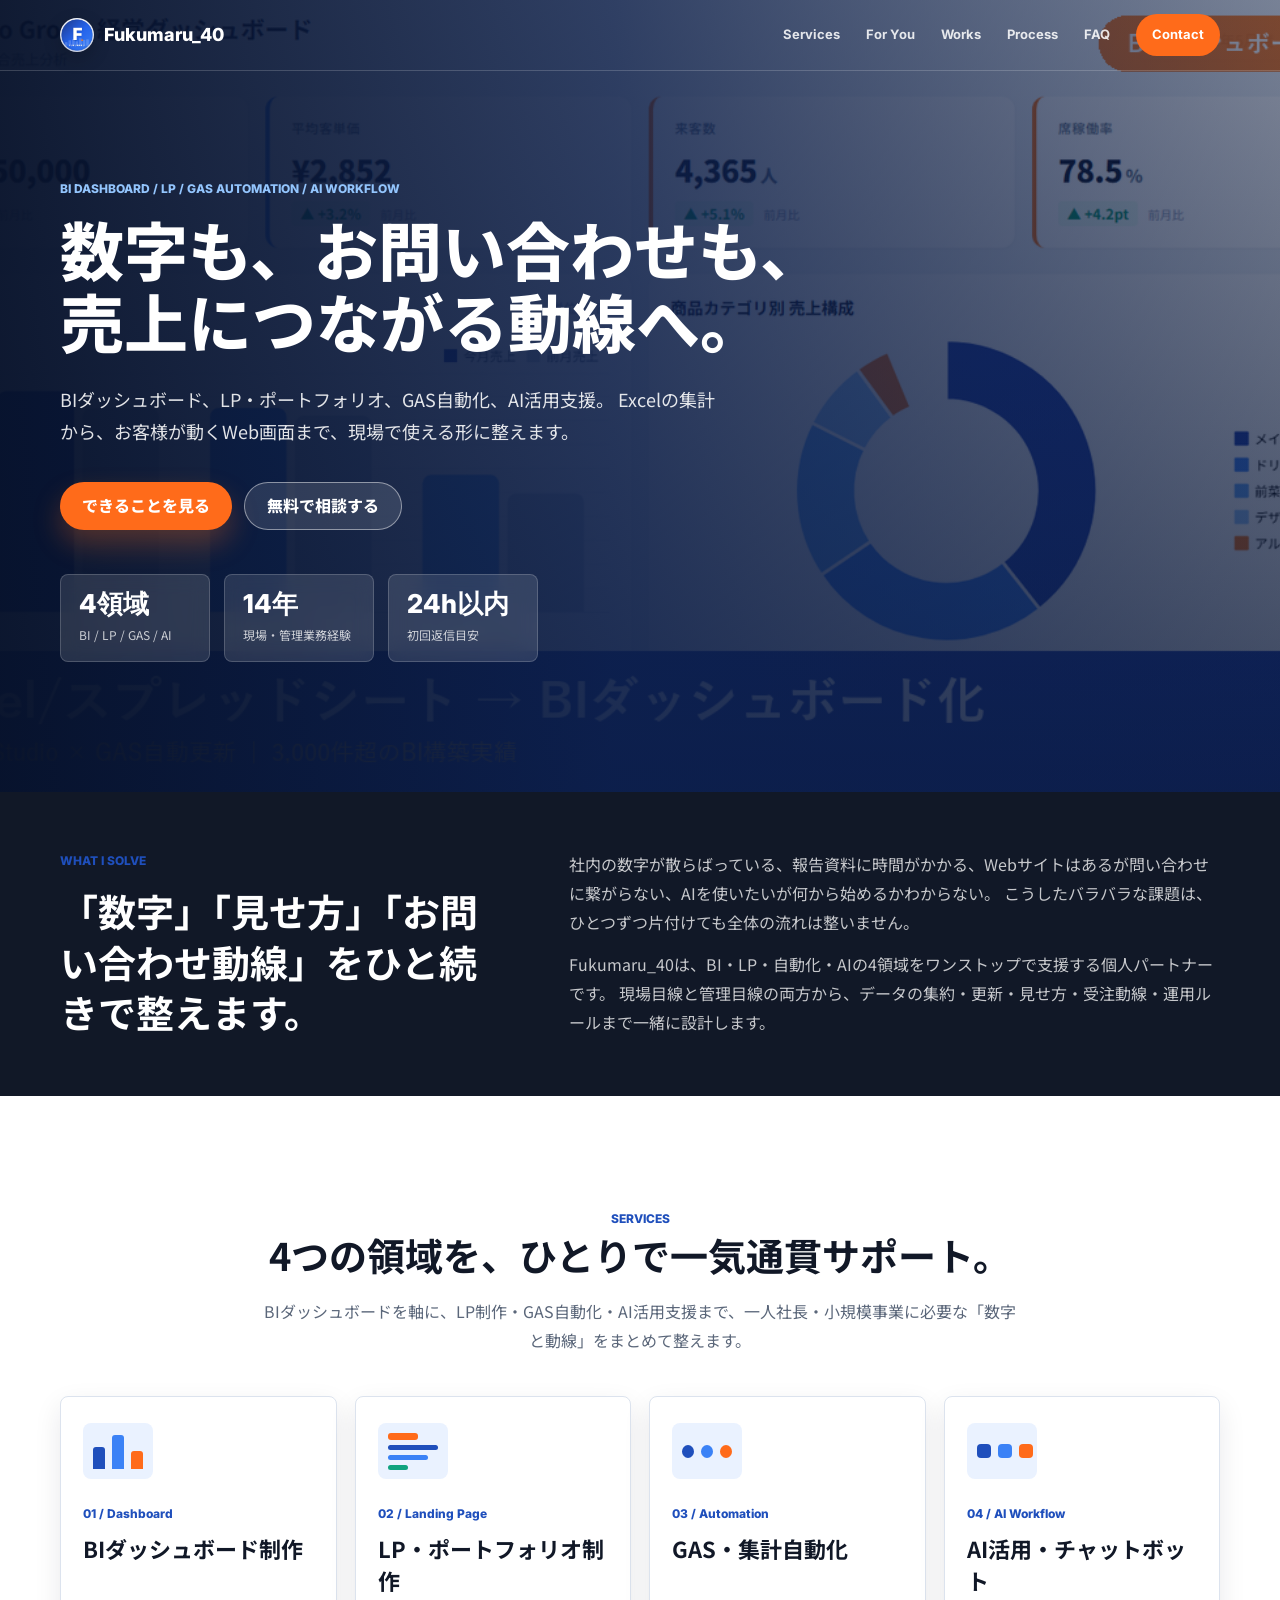
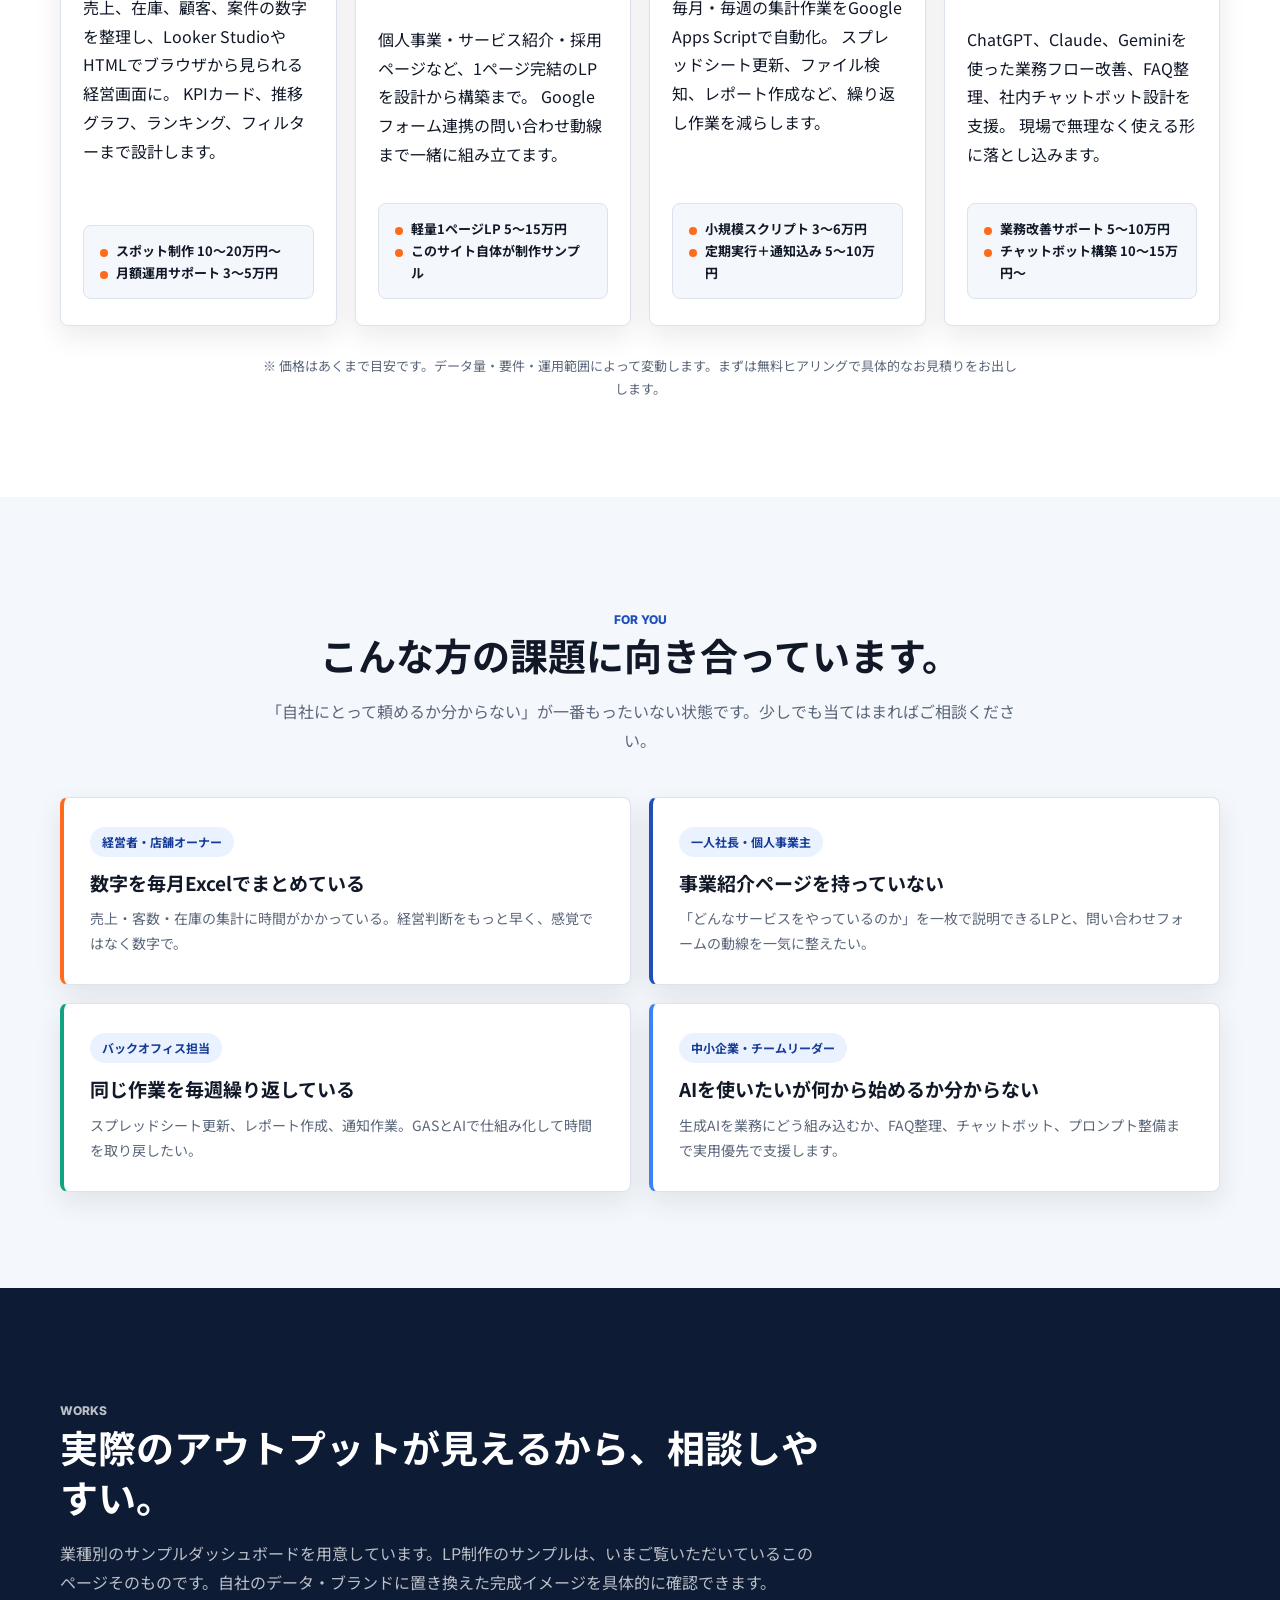
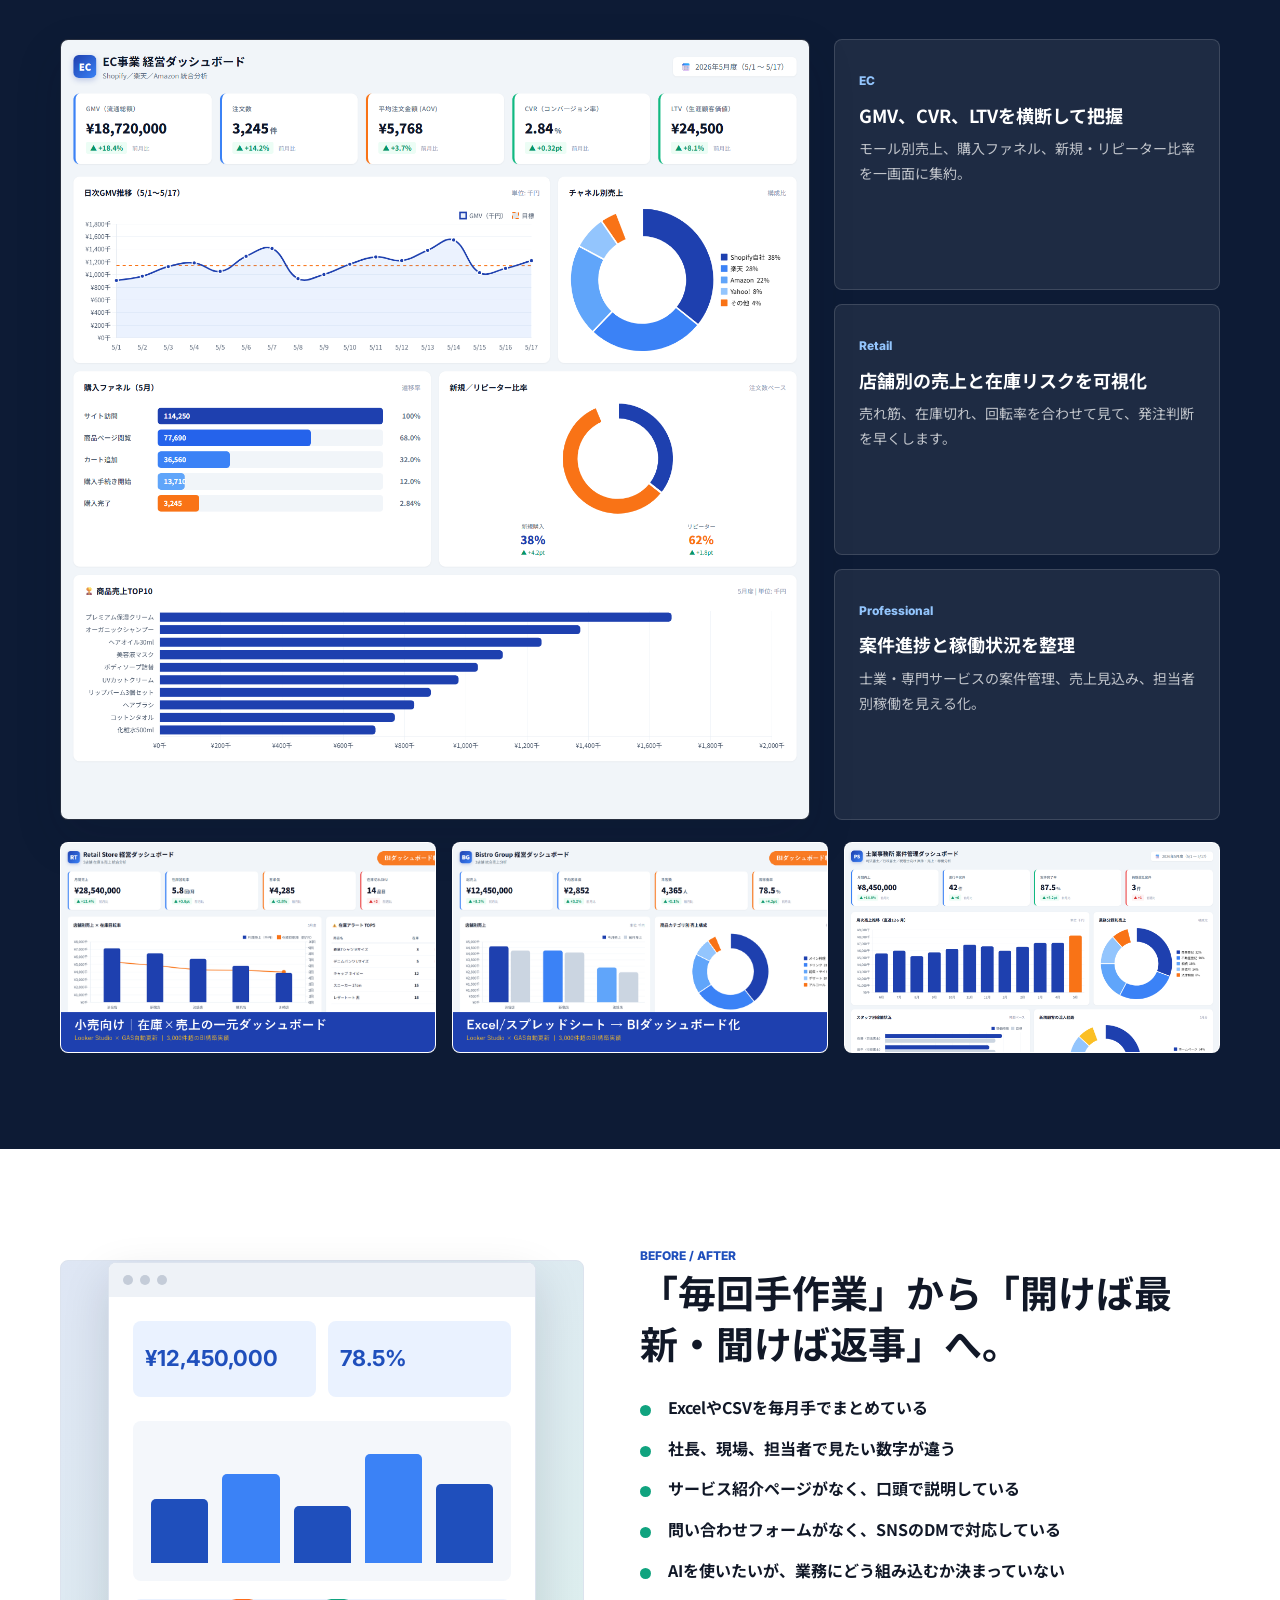
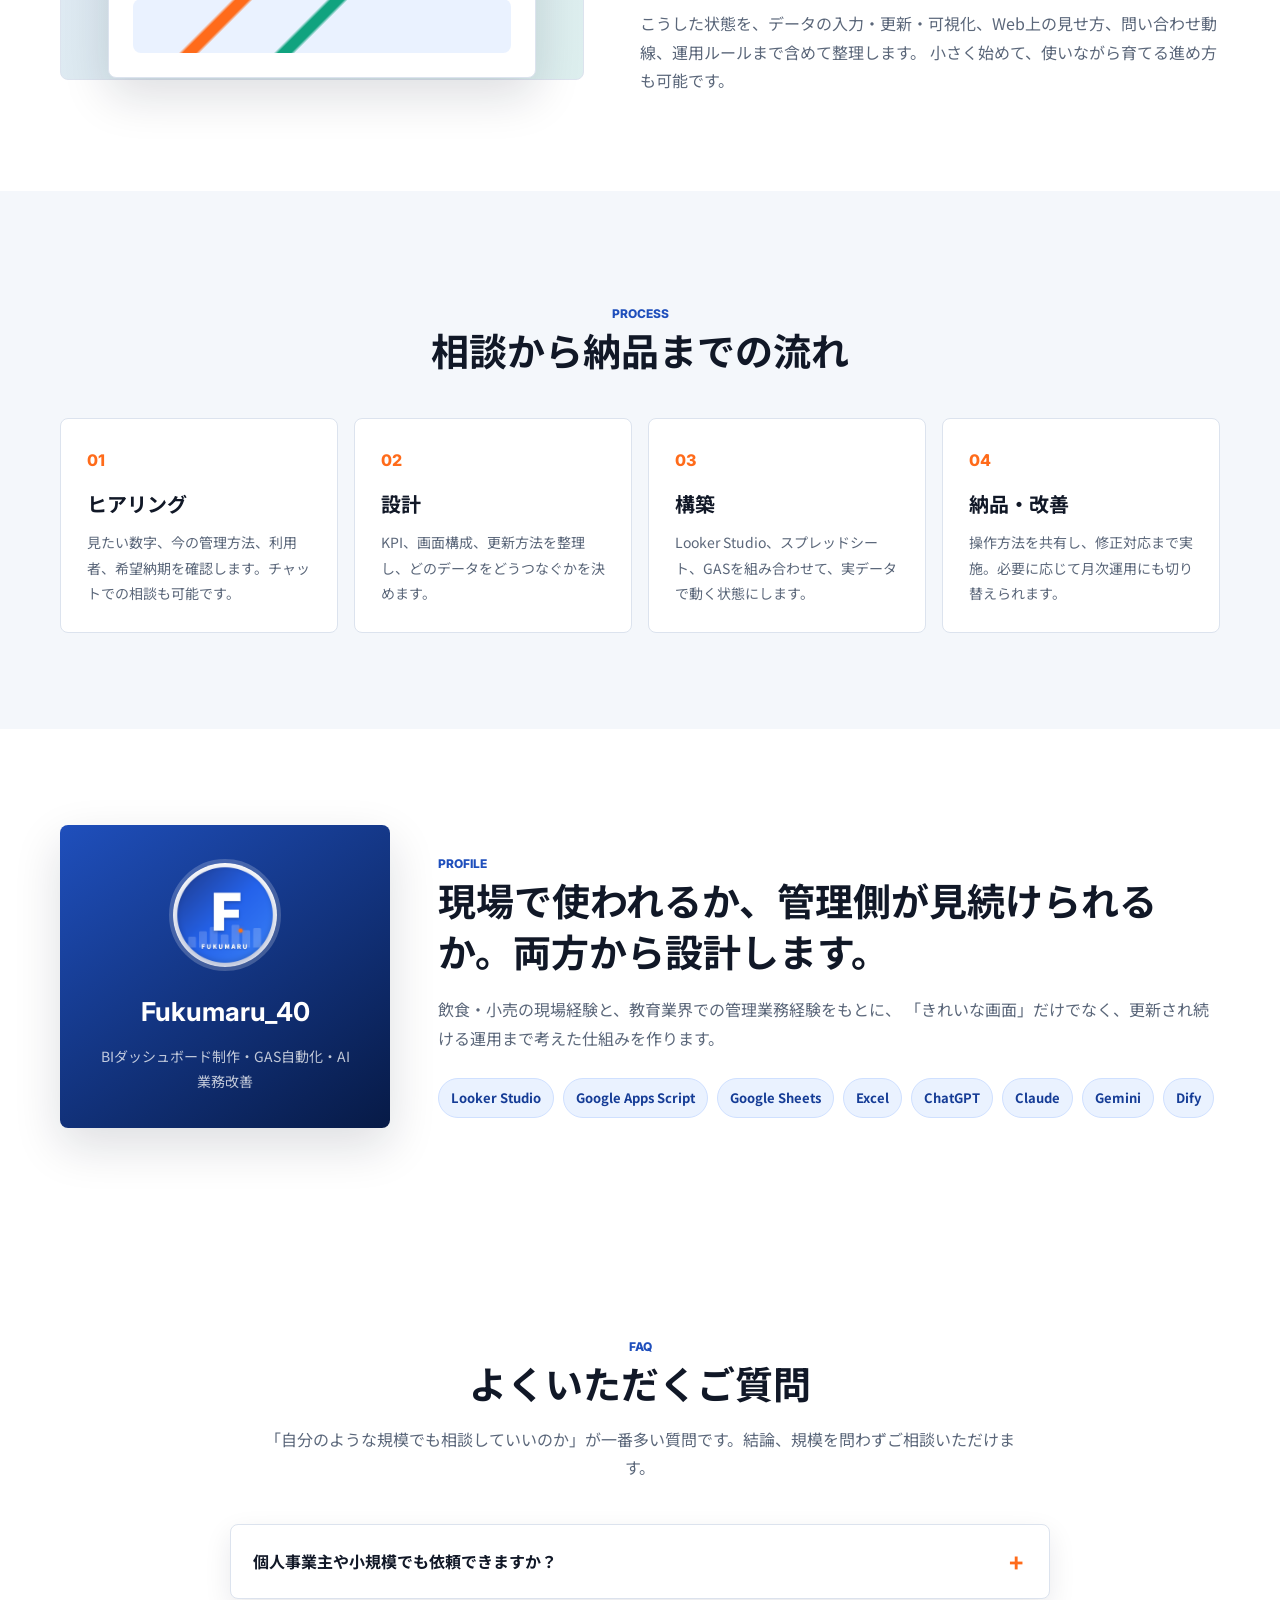
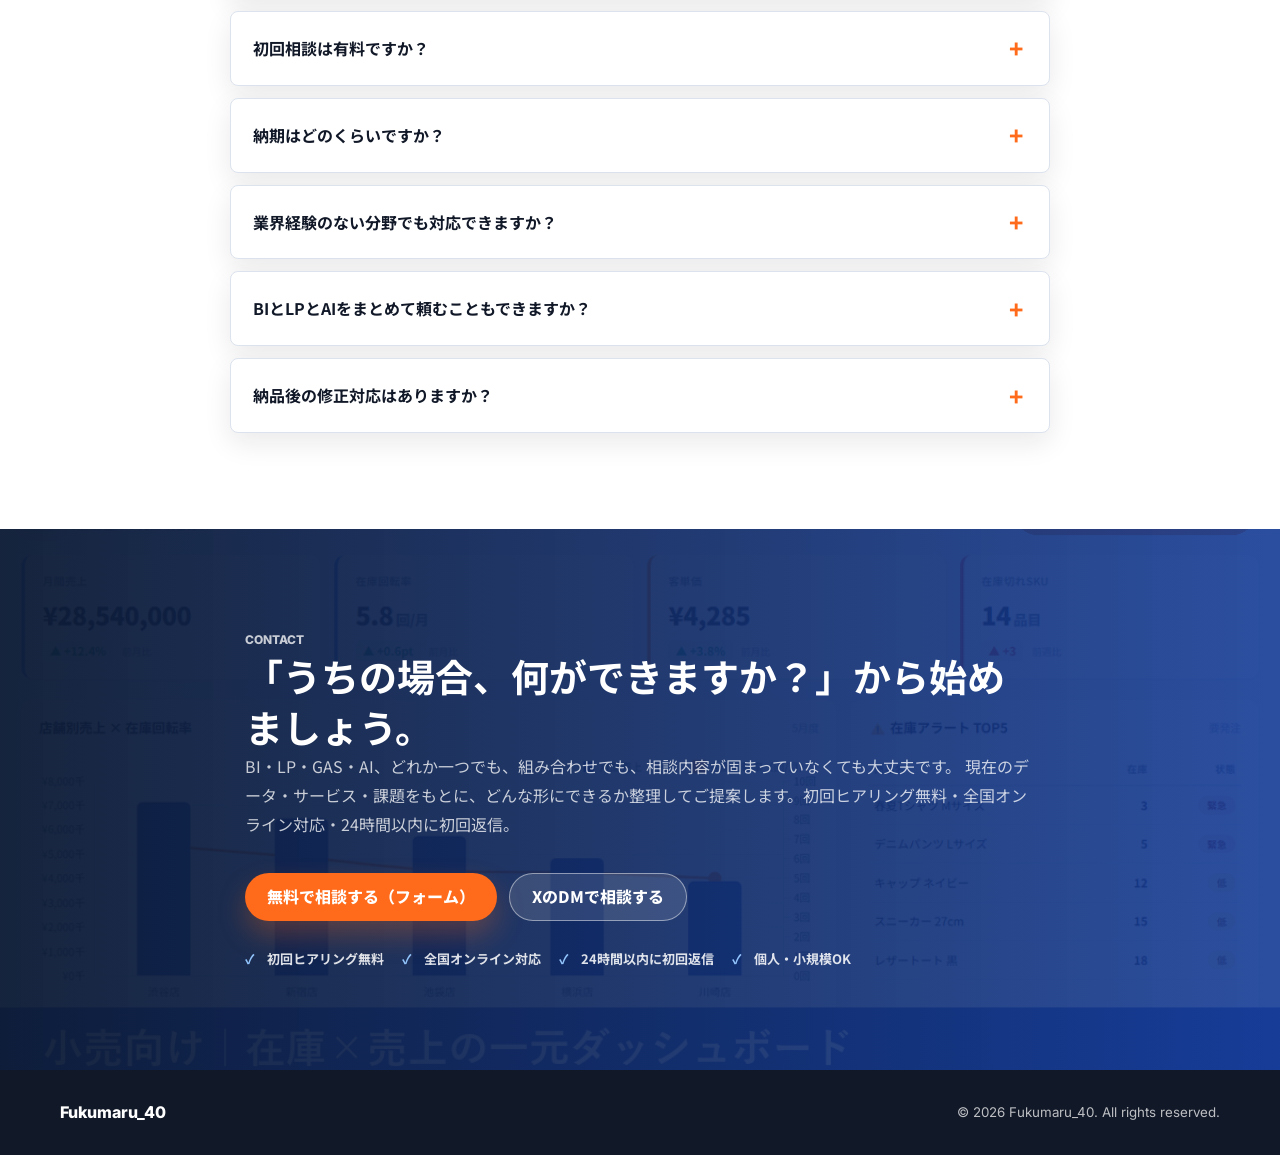
==== commit 1c5b46fb: "Update site design and publish for GitHub Pages Co-Authored-By: Claude Opus 4.7 <noreply@anthropic.c" ====
--- a/index.html
+++ b/index.html
@@ -3,553 +3,392 @@
 <head>
   <meta charset="UTF-8" />
   <meta name="viewport" content="width=device-width, initial-scale=1.0" />
-  <title>Fukumaru_40 ｜ BIダッシュボード構築・AI業務効率化の専門家</title>
-  <meta name="description" content="飲食・英会話業界で14年の現場経験を持つAI活用支援の専門家。Excelデータの自動集計・可視化（BIダッシュボード）、チャットボット構築、AI活用・業務代行まで、現場と管理の両方の目線で「使われる仕組み」を設計します。" />
-  <meta property="og:title" content="Fukumaru_40 ｜ BIダッシュボード構築・AI業務効率化の専門家" />
-  <meta property="og:description" content="14年の現場経験 × 生成AIパスポート保有。BI／チャットボット／AI業務代行で、あなたの「繰り返し業務」を仕組みで解決します。" />
+  <title>Fukumaru_40 | BIダッシュボード・LP制作・GAS自動化・AI業務改善</title>
+  <meta name="description" content="BIダッシュボード制作、LP・ポートフォリオページ制作、GAS自動化、AI活用支援。Excelの数字も、お問い合わせ動線も、現場で使われる仕組みに整えます。一人社長・個人事業主・中小企業向け。" />
+  <meta property="og:title" content="Fukumaru_40 | BIダッシュボード・LP制作・AI業務改善" />
+  <meta property="og:description" content="BI・LP・GAS・AIを組み合わせて、数字の可視化からお問い合わせ動線まで、現場で使われる仕組みを設計します。" />
   <meta property="og:type" content="website" />
-
   <link rel="preconnect" href="https://fonts.googleapis.com" />
   <link rel="preconnect" href="https://fonts.gstatic.com" crossorigin />
-  <link href="https://fonts.googleapis.com/css2?family=Inter:wght@500;700&family=Noto+Sans+JP:wght@400;500;700&family=Shippori+Mincho+B1:wght@600;800&display=swap" rel="stylesheet" />
-
+  <link href="https://fonts.googleapis.com/css2?family=Inter:wght@500;600;700;800&family=Noto+Sans+JP:wght@400;500;700;800&display=swap" rel="stylesheet" />
   <link rel="stylesheet" href="css/style.css" />
 </head>
 <body>
   <header class="site-header" id="siteHeader">
     <div class="container header-inner">
-      <a href="#hero" class="brand">Fukumaru_40</a>
+      <a href="#top" class="brand" aria-label="Fukumaru_40 ホーム">
+        <img src="assets/images/avatar.png" alt="" class="brand-mark" />
+        <span>Fukumaru_40</span>
+      </a>
       <nav class="nav" aria-label="メインナビゲーション">
-        <a href="#about">About</a>
         <a href="#services">Services</a>
-        <a href="works.html">Works</a>
-        <a href="#tools">Tools</a>
-        <a href="#flow">Flow</a>
+        <a href="#audience">For You</a>
+        <a href="#works">Works</a>
+        <a href="#process">Process</a>
+        <a href="#faq">FAQ</a>
         <a href="#contact" class="nav-cta">Contact</a>
       </nav>
-      <button class="nav-toggle" aria-label="メニューを開く" aria-expanded="false">
+      <button class="nav-toggle" type="button" aria-label="メニューを開く" aria-expanded="false">
         <span></span><span></span><span></span>
       </button>
     </div>
   </header>
 
-  <main>
-    <!-- Hero -->
-    <section id="hero" class="hero">
-      <div class="hero-bg" aria-hidden="true"></div>
-      <div class="container hero-inner">
-        <div class="hero-text reveal">
-          <p class="hero-eyebrow">AI活用支援 ／ 業務代行</p>
-          <h1 class="hero-title">
-            <span class="hero-name">Fukumaru_40</span>
-          </h1>
-          <p class="hero-lead">
-            <strong>BIダッシュボード構築</strong>と<br class="sp-only" />
-            <strong>AI業務効率化</strong>の専門家。
+  <main id="top">
+    <section class="hero" aria-labelledby="hero-title">
+      <img class="hero-media" src="assets/images/dashboard-restaurant.png" alt="BIダッシュボードのサンプル画面" />
+      <div class="hero-overlay" aria-hidden="true"></div>
+      <div class="container hero-content">
+        <p class="eyebrow">BI Dashboard / LP / GAS Automation / AI Workflow</p>
+        <h1 id="hero-title">数字も、お問い合わせも、<br />売上につながる動線へ。</h1>
+        <p class="hero-lead">
+          BIダッシュボード、LP・ポートフォリオ、GAS自動化、AI活用支援。
+          Excelの集計から、お客様が動くWeb画面まで、現場で使える形に整えます。
+        </p>
+        <div class="hero-actions">
+          <a href="#services" class="btn btn-primary">できることを見る</a>
+          <a href="#contact" class="btn btn-light">無料で相談する</a>
+        </div>
+        <dl class="hero-stats" aria-label="実績と対応範囲">
+          <div>
+            <dt>4領域</dt>
+            <dd>BI / LP / GAS / AI</dd>
+          </div>
+          <div>
+            <dt>14年</dt>
+            <dd>現場・管理業務経験</dd>
+          </div>
+          <div>
+            <dt>24h以内</dt>
+            <dd>初回返信目安</dd>
+          </div>
+        </dl>
+      </div>
+    </section>
+
+    <section class="intro section-tight">
+      <div class="container intro-grid">
+        <div>
+          <p class="eyebrow dark">What I Solve</p>
+          <h2>「数字」「見せ方」「お問い合わせ動線」をひと続きで整えます。</h2>
+        </div>
+        <div class="intro-copy">
+          <p>
+            社内の数字が散らばっている、報告資料に時間がかかる、Webサイトはあるが問い合わせに繋がらない、AIを使いたいが何から始めるかわからない。
+            こうしたバラバラな課題は、ひとつずつ片付けても全体の流れは整いません。
           </p>
-          <p class="hero-sub">
-            飲食・英会話業界で <em>14年の現場経験</em>。<br />
-            Excelの自動集計から、チャットボット・AI活用支援まで一気通貫で対応します。
+          <p>
+            Fukumaru_40は、BI・LP・自動化・AIの4領域をワンストップで支援する個人パートナーです。
+            現場目線と管理目線の両方から、データの集約・更新・見せ方・受注動線・運用ルールまで一緒に設計します。
           </p>
-          <div class="hero-cta">
-            <a href="#services" class="btn btn-primary">サービスを見る</a>
-            <a href="#contact" class="btn btn-ghost">お問い合わせ</a>
-          </div>
-          <div class="hero-meta">
-            <span>● 生成AIパスポート保有</span>
-            <span>● 社内AIエバンジェリスト</span>
-            <span>● オンライン全国対応</span>
-          </div>
-        </div>
-
-        <div class="hero-visual reveal" aria-hidden="true">
-          <svg viewBox="0 0 500 500" xmlns="http://www.w3.org/2000/svg" class="illust-dashboard">
-            <!-- 背景ブロブ -->
-            <circle cx="270" cy="240" r="210" fill="#F2EADB" opacity="0.7"/>
-            <circle cx="380" cy="140" r="70" fill="#ECE0C7" opacity="0.6"/>
-            <circle cx="100" cy="380" r="60" fill="#ECE0C7" opacity="0.5"/>
-
-            <!-- ダッシュボードウィンドウ -->
-            <rect x="80" y="130" width="340" height="230" rx="14" fill="#FAF6EF" stroke="#B8895A" stroke-width="2.5"/>
-            <rect x="80" y="130" width="340" height="34" rx="14" fill="#B8895A"/>
-            <rect x="80" y="148" width="340" height="16" fill="#B8895A"/>
-            <circle cx="102" cy="147" r="4" fill="#FAF6EF"/>
-            <circle cx="118" cy="147" r="4" fill="#FAF6EF"/>
-            <circle cx="134" cy="147" r="4" fill="#FAF6EF"/>
-
-            <!-- KPIカード -->
-            <rect x="100" y="180" width="90" height="50" rx="6" fill="#F2EADB" stroke="#E8DCC4" stroke-width="1"/>
-            <rect x="108" y="190" width="40" height="6" rx="3" fill="#B8895A"/>
-            <rect x="108" y="204" width="60" height="12" rx="3" fill="#7A5230"/>
-
-            <rect x="200" y="180" width="90" height="50" rx="6" fill="#F2EADB" stroke="#E8DCC4" stroke-width="1"/>
-            <rect x="208" y="190" width="50" height="6" rx="3" fill="#B8895A"/>
-            <rect x="208" y="204" width="50" height="12" rx="3" fill="#7A5230"/>
-
-            <rect x="300" y="180" width="90" height="50" rx="6" fill="#F2EADB" stroke="#E8DCC4" stroke-width="1"/>
-            <rect x="308" y="190" width="35" height="6" rx="3" fill="#B8895A"/>
-            <rect x="308" y="204" width="65" height="12" rx="3" fill="#7A5230"/>
-
-            <!-- 棒グラフ -->
-            <rect x="105" y="295" width="18" height="40" rx="2" fill="#7A5230"/>
-            <rect x="130" y="270" width="18" height="65" rx="2" fill="#B8895A"/>
-            <rect x="155" y="245" width="18" height="90" rx="2" fill="#7A5230"/>
-            <rect x="180" y="260" width="18" height="75" rx="2" fill="#B8895A"/>
-            <line x1="100" y1="335" x2="205" y2="335" stroke="#E8DCC4" stroke-width="1"/>
-
-            <!-- 折れ線グラフ -->
-            <polyline points="235,320 265,280 295,295 325,250 355,260 385,225"
-                      stroke="#7A5230" stroke-width="2.5" fill="none" stroke-linecap="round" stroke-linejoin="round"/>
-            <polyline points="235,320 265,280 295,295 325,250 355,260 385,225 385,335 235,335"
-                      fill="#B8895A" opacity="0.18"/>
-            <circle cx="235" cy="320" r="3.5" fill="#7A5230"/>
-            <circle cx="265" cy="280" r="3.5" fill="#7A5230"/>
-            <circle cx="295" cy="295" r="3.5" fill="#7A5230"/>
-            <circle cx="325" cy="250" r="3.5" fill="#7A5230"/>
-            <circle cx="355" cy="260" r="3.5" fill="#7A5230"/>
-            <circle cx="385" cy="225" r="3.5" fill="#7A5230"/>
-
-            <!-- きらめき -->
-            <g class="illust-sparkle" style="transform-origin: 440px 110px;">
-              <path d="M440 95 L443 107 L455 110 L443 113 L440 125 L437 113 L425 110 L437 107 Z" fill="#B8895A"/>
-            </g>
-            <g class="illust-sparkle illust-sparkle-2" style="transform-origin: 60px 250px;">
-              <path d="M60 240 L62 248 L70 250 L62 252 L60 260 L58 252 L50 250 L58 248 Z" fill="#B8895A"/>
-            </g>
-            <g class="illust-sparkle illust-sparkle-3" style="transform-origin: 460px 380px;">
-              <path d="M460 370 L462.5 378 L470 380 L462.5 382 L460 390 L457.5 382 L450 380 L457.5 378 Z" fill="#7A5230"/>
-            </g>
-
-            <!-- チャットバブル -->
-            <g class="illust-bubble">
-              <path d="M345 395 Q345 375 365 375 L430 375 Q450 375 450 395 L450 415 Q450 435 430 435 L385 435 L370 450 L375 435 Q345 435 345 415 Z"
-                    fill="#FAF6EF" stroke="#B8895A" stroke-width="2"/>
-              <circle cx="375" cy="405" r="3" fill="#B8895A"/>
-              <circle cx="395" cy="405" r="3" fill="#B8895A"/>
-              <circle cx="415" cy="405" r="3" fill="#B8895A"/>
-            </g>
-
-            <!-- 歯車 -->
-            <g class="illust-gear" style="transform-origin: 65px 395px;">
-              <circle cx="65" cy="395" r="22" fill="none" stroke="#B8895A" stroke-width="2.5"/>
-              <circle cx="65" cy="395" r="9" fill="#FAF6EF" stroke="#B8895A" stroke-width="2"/>
-              <rect x="62" y="365" width="6" height="8" rx="1" fill="#B8895A"/>
-              <rect x="62" y="417" width="6" height="8" rx="1" fill="#B8895A"/>
-              <rect x="35" y="392" width="8" height="6" rx="1" fill="#B8895A"/>
-              <rect x="87" y="392" width="8" height="6" rx="1" fill="#B8895A"/>
-              <rect x="44" y="372" width="6" height="8" rx="1" fill="#B8895A" transform="rotate(-45 47 376)"/>
-              <rect x="80" y="408" width="6" height="8" rx="1" fill="#B8895A" transform="rotate(-45 83 412)"/>
-              <rect x="80" y="372" width="6" height="8" rx="1" fill="#B8895A" transform="rotate(45 83 376)"/>
-              <rect x="44" y="408" width="6" height="8" rx="1" fill="#B8895A" transform="rotate(45 47 412)"/>
-            </g>
-          </svg>
-        </div>
-      </div>
-    </section>
-
-    <!-- About -->
-    <section id="about" class="section section-alt">
-      <div class="container">
-        <header class="section-head reveal">
-          <p class="section-eyebrow">About</p>
-          <h2 class="section-title">私について</h2>
-        </header>
-        <div class="about-grid">
-          <div class="about-visual reveal" aria-hidden="true">
-            <svg viewBox="0 0 400 360" xmlns="http://www.w3.org/2000/svg" class="illust-workspace">
-              <!-- 背景 -->
-              <circle cx="200" cy="200" r="160" fill="#FAF6EF"/>
-              <ellipse cx="200" cy="320" rx="170" ry="14" fill="#ECE0C7" opacity="0.5"/>
-
-              <!-- デスク -->
-              <rect x="50" y="240" width="300" height="10" rx="3" fill="#B8895A"/>
-              <rect x="60" y="250" width="6" height="60" fill="#7A5230"/>
-              <rect x="334" y="250" width="6" height="60" fill="#7A5230"/>
-
-              <!-- ノートPC -->
-              <rect x="140" y="170" width="170" height="110" rx="6" fill="#7A5230"/>
-              <rect x="148" y="178" width="154" height="92" rx="3" fill="#FAF6EF"/>
-              <rect x="125" y="276" width="200" height="8" rx="3" fill="#B8895A"/>
-              <!-- 画面の中身 -->
-              <rect x="156" y="188" width="40" height="6" rx="2" fill="#B8895A"/>
-              <rect x="156" y="200" width="60" height="4" rx="2" fill="#E8DCC4"/>
-              <rect x="156" y="208" width="50" height="4" rx="2" fill="#E8DCC4"/>
-              <!-- ミニ棒グラフ -->
-              <rect x="220" y="240" width="10" height="20" fill="#7A5230"/>
-              <rect x="234" y="230" width="10" height="30" fill="#B8895A"/>
-              <rect x="248" y="220" width="10" height="40" fill="#7A5230"/>
-              <rect x="262" y="235" width="10" height="25" fill="#B8895A"/>
-              <rect x="276" y="225" width="10" height="35" fill="#7A5230"/>
-
-              <!-- 観葉植物 -->
-              <rect x="65" y="200" width="40" height="50" rx="4" fill="#7A5230"/>
-              <path d="M85 200 Q70 170 60 145 Q75 155 85 175 Z" fill="#B8895A"/>
-              <path d="M85 200 Q100 170 110 140 Q95 155 85 175 Z" fill="#7A5230"/>
-              <path d="M85 200 Q85 165 80 130 Q90 150 85 175 Z" fill="#B8895A"/>
-
-              <!-- コーヒーカップ -->
-              <rect x="320" y="210" width="26" height="30" rx="3" fill="#FAF6EF" stroke="#7A5230" stroke-width="2"/>
-              <path d="M346 218 Q358 218 358 228 Q358 238 346 238" fill="none" stroke="#7A5230" stroke-width="2"/>
-              <ellipse cx="333" cy="213" rx="11" ry="3" fill="#7A5230"/>
-              <path d="M328 205 Q328 200 332 200 M335 207 Q335 200 339 200" stroke="#B8895A" stroke-width="1.5" fill="none" stroke-linecap="round"/>
-
-              <!-- 吹き出し（AI） -->
-              <g class="illust-float">
-                <ellipse cx="115" cy="100" rx="50" ry="30" fill="#FAF6EF" stroke="#B8895A" stroke-width="2"/>
-                <text x="115" y="106" text-anchor="middle" font-family="Inter, sans-serif" font-size="16" font-weight="700" fill="#7A5230">AI</text>
-                <path d="M130 120 L142 132 L138 120 Z" fill="#FAF6EF" stroke="#B8895A" stroke-width="2"/>
-              </g>
-
-              <!-- きらめき -->
-              <g class="illust-sparkle" style="transform-origin: 305px 100px;">
-                <path d="M305 88 L308 97 L317 100 L308 103 L305 112 L302 103 L293 100 L302 97 Z" fill="#B8895A"/>
-              </g>
-              <g class="illust-sparkle illust-sparkle-2" style="transform-origin: 350px 160px;">
-                <path d="M350 152 L351.5 158 L358 160 L351.5 162 L350 168 L348.5 162 L342 160 L348.5 158 Z" fill="#7A5230"/>
-              </g>
-            </svg>
-          </div>
-          <div class="about-content">
-            <div class="about-card reveal">
-              <p class="about-lead">
-                「<strong>現場で本当に使われるか？</strong>」と<br />
-                「<strong>運用として回るか？</strong>」 ——<br />
-                この両方を前提に仕組みを設計します。
-              </p>
-            </div>
-            <div class="about-text reveal">
-              <p>
-                飲食業界で <strong>現場9年</strong>、教育業界（英会話）で <strong>現場5年＋管理部8年</strong> の経験。
-                現場と管理、両方の目線から「使われる導線」と「運用できる仕組み」を作るのが強みです。
-              </p>
-              <p>
-                <strong>2024年10月：生成AIパスポート取得</strong>。
-                社内のAIエバンジェリストとして、活用ノウハウの収集・全社展開を担当しています。
-              </p>
-            </div>
-          </div>
-        </div>
-      </div>
-    </section>
-
-    <!-- Services -->
-    <section id="services" class="section">
-      <div class="container">
-        <header class="section-head reveal">
-          <p class="section-eyebrow">Services</p>
-          <h2 class="section-title">こんなことができます</h2>
-          <p class="section-desc">3つの軸で、あなたの「繰り返し業務」を仕組み化します。</p>
-        </header>
-        <div class="services-grid">
-          <article class="service-card reveal">
-            <div class="service-illust" aria-hidden="true">
-              <svg viewBox="0 0 200 140" xmlns="http://www.w3.org/2000/svg">
-                <ellipse cx="100" cy="125" rx="80" ry="6" fill="#ECE0C7" opacity="0.6"/>
-                <rect x="30" y="20" width="140" height="100" rx="8" fill="#FAF6EF" stroke="#B8895A" stroke-width="2"/>
-                <rect x="30" y="20" width="140" height="16" rx="8" fill="#B8895A"/>
-                <rect x="30" y="28" width="140" height="8" fill="#B8895A"/>
-                <circle cx="40" cy="28" r="2" fill="#FAF6EF"/>
-                <circle cx="48" cy="28" r="2" fill="#FAF6EF"/>
-                <circle cx="56" cy="28" r="2" fill="#FAF6EF"/>
-                <!-- 棒グラフ -->
-                <rect x="44" y="80" width="14" height="28" rx="2" fill="#7A5230"/>
-                <rect x="62" y="65" width="14" height="43" rx="2" fill="#B8895A"/>
-                <rect x="80" y="55" width="14" height="53" rx="2" fill="#7A5230"/>
-                <line x1="40" y1="108" x2="98" y2="108" stroke="#E8DCC4" stroke-width="1"/>
-                <!-- 円グラフ -->
-                <circle cx="135" cy="80" r="22" fill="#F2EADB" stroke="#B8895A" stroke-width="1.5"/>
-                <path d="M135 80 L135 58 A22 22 0 0 1 154 92 Z" fill="#7A5230"/>
-                <path d="M135 80 L154 92 A22 22 0 0 1 122 99 Z" fill="#B8895A"/>
-                <!-- 装飾 -->
-                <path d="M180 30 L182 36 L188 38 L182 40 L180 46 L178 40 L172 38 L178 36 Z" fill="#B8895A"/>
-              </svg>
-            </div>
-            <h3 class="service-title">BIダッシュボード構築</h3>
-            <p class="service-text">
-              Excelデータを自動集計・グラフ化。GASで定期実行まで仕組み化し、報告作業を <em>ゼロ</em> に近づけます。
+        </div>
+      </div>
+    </section>
+
+    <section class="section" id="services">
+      <div class="container">
+        <div class="section-head">
+          <p class="eyebrow dark">Services</p>
+          <h2>4つの領域を、ひとりで一気通貫サポート。</h2>
+          <p>BIダッシュボードを軸に、LP制作・GAS自動化・AI活用支援まで、一人社長・小規模事業に必要な「数字と動線」をまとめて整えます。</p>
+        </div>
+        <div class="service-grid">
+          <article class="service-card">
+            <div class="service-icon" aria-hidden="true">
+              <span></span><span></span><span></span>
+            </div>
+            <p class="service-kicker">01 / Dashboard</p>
+            <h3>BIダッシュボード制作</h3>
+            <p>
+              売上、在庫、顧客、案件の数字を整理し、Looker StudioやHTMLでブラウザから見られる経営画面に。
+              KPIカード、推移グラフ、ランキング、フィルターまで設計します。
             </p>
-          </article>
-
-          <article class="service-card reveal">
-            <div class="service-illust" aria-hidden="true">
-              <svg viewBox="0 0 200 140" xmlns="http://www.w3.org/2000/svg">
-                <ellipse cx="100" cy="125" rx="80" ry="6" fill="#ECE0C7" opacity="0.6"/>
-                <!-- 左の吹き出し（質問） -->
-                <path d="M30 40 Q30 25 45 25 L95 25 Q110 25 110 40 L110 58 Q110 73 95 73 L70 73 L55 86 L60 73 Q30 73 30 58 Z"
-                      fill="#FAF6EF" stroke="#B8895A" stroke-width="2"/>
-                <text x="70" y="55" text-anchor="middle" font-family="Inter, sans-serif" font-size="20" font-weight="700" fill="#B8895A">?</text>
-                <!-- 右の吹き出し（回答） -->
-                <path d="M170 65 Q170 50 155 50 L110 50 Q95 50 95 65 L95 83 Q95 98 110 98 L135 98 L150 111 L145 98 Q170 98 170 83 Z"
-                      fill="#7A5230"/>
-                <path d="M120 78 L128 86 L142 70" stroke="#FAF6EF" stroke-width="2.5" fill="none" stroke-linecap="round" stroke-linejoin="round"/>
-                <!-- 装飾 -->
-                <path d="M180 30 L182 36 L188 38 L182 40 L180 46 L178 40 L172 38 L178 36 Z" fill="#B8895A"/>
-                <circle cx="20" cy="100" r="4" fill="#ECE0C7"/>
-                <circle cx="32" cy="110" r="3" fill="#ECE0C7"/>
-              </svg>
-            </div>
-            <h3 class="service-title">チャットボット構築</h3>
-            <p class="service-text">
-              HP向けFAQ／社内問い合わせ削減ボットを設計から公開まで。<em>「探す」から「聞けば解決」</em> へ。
+            <ul class="service-points">
+              <li>スポット制作 10〜20万円〜</li>
+              <li>月額運用サポート 3〜5万円</li>
+            </ul>
+          </article>
+          <article class="service-card">
+            <div class="service-icon lp" aria-hidden="true">
+              <span></span><span></span><span></span><span></span>
+            </div>
+            <p class="service-kicker">02 / Landing Page</p>
+            <h3>LP・ポートフォリオ制作</h3>
+            <p>
+              個人事業・サービス紹介・採用ページなど、1ページ完結のLPを設計から構築まで。
+              Googleフォーム連携の問い合わせ動線まで一緒に組み立てます。
             </p>
-          </article>
-
-          <article class="service-card reveal">
-            <div class="service-illust" aria-hidden="true">
-              <svg viewBox="0 0 200 140" xmlns="http://www.w3.org/2000/svg">
-                <ellipse cx="100" cy="125" rx="80" ry="6" fill="#ECE0C7" opacity="0.6"/>
-                <!-- ドキュメント -->
-                <rect x="40" y="20" width="80" height="100" rx="6" fill="#FAF6EF" stroke="#B8895A" stroke-width="2"/>
-                <rect x="50" y="35" width="40" height="6" rx="2" fill="#B8895A"/>
-                <rect x="50" y="50" width="60" height="3" rx="1.5" fill="#E8DCC4"/>
-                <rect x="50" y="58" width="55" height="3" rx="1.5" fill="#E8DCC4"/>
-                <rect x="50" y="66" width="50" height="3" rx="1.5" fill="#E8DCC4"/>
-                <rect x="50" y="80" width="60" height="3" rx="1.5" fill="#E8DCC4"/>
-                <rect x="50" y="88" width="45" height="3" rx="1.5" fill="#E8DCC4"/>
-                <rect x="50" y="100" width="35" height="3" rx="1.5" fill="#E8DCC4"/>
-                <!-- AIサークル -->
-                <circle cx="140" cy="60" r="32" fill="#7A5230"/>
-                <text x="140" y="67" text-anchor="middle" font-family="Inter, sans-serif" font-size="20" font-weight="700" fill="#FAF6EF">AI</text>
-                <!-- きらめき -->
-                <path d="M170 30 L172 36 L178 38 L172 40 L170 46 L168 40 L162 38 L168 36 Z" fill="#B8895A"/>
-                <path d="M180 80 L181.5 84 L186 86 L181.5 88 L180 92 L178.5 88 L174 86 L178.5 84 Z" fill="#B8895A"/>
-                <path d="M125 110 L126.5 114 L131 116 L126.5 118 L125 122 L123.5 118 L119 116 L123.5 114 Z" fill="#7A5230"/>
-              </svg>
-            </div>
-            <h3 class="service-title">AI活用・業務代行</h3>
-            <p class="service-text">
-              定期レポート・文書作成・社内展開支援。プロンプト設計で <em>毎月の作業時間</em> を大きく削減します。
+            <ul class="service-points">
+              <li>軽量1ページLP 5〜15万円</li>
+              <li>このサイト自体が制作サンプル</li>
+            </ul>
+          </article>
+          <article class="service-card">
+            <div class="service-icon automation" aria-hidden="true">
+              <span></span><span></span><span></span>
+            </div>
+            <p class="service-kicker">03 / Automation</p>
+            <h3>GAS・集計自動化</h3>
+            <p>
+              毎月・毎週の集計作業をGoogle Apps Scriptで自動化。
+              スプレッドシート更新、ファイル検知、レポート作成など、繰り返し作業を減らします。
             </p>
-          </article>
-        </div>
-      </div>
-    </section>
-
-    <!-- Strengths -->
-    <section id="strengths" class="section section-alt">
-      <div class="container">
-        <header class="section-head reveal">
-          <p class="section-eyebrow">Strengths</p>
-          <h2 class="section-title">得意分野・強み</h2>
-        </header>
-        <ul class="strengths-list">
-          <li class="strength-item reveal">
-            <span class="strength-num">01</span>
-            <div>
-              <h3>GAS × Claude で自動更新する仕組みを構築</h3>
-              <p>BIダッシュボードを「作って終わり」にせず、データ更新まで全自動化。Claude Code・Cursor・Difyなども実務で活用しています。</p>
-            </div>
+            <ul class="service-points">
+              <li>小規模スクリプト 3〜6万円</li>
+              <li>定期実行＋通知込み 5〜10万円</li>
+            </ul>
+          </article>
+          <article class="service-card">
+            <div class="service-icon ai" aria-hidden="true">
+              <span></span><span></span><span></span>
+            </div>
+            <p class="service-kicker">04 / AI Workflow</p>
+            <h3>AI活用・チャットボット</h3>
+            <p>
+              ChatGPT、Claude、Geminiを使った業務フロー改善、FAQ整理、社内チャットボット設計を支援。
+              現場で無理なく使える形に落とし込みます。
+            </p>
+            <ul class="service-points">
+              <li>業務改善サポート 5〜10万円</li>
+              <li>チャットボット構築 10〜15万円〜</li>
+            </ul>
+          </article>
+        </div>
+        <p class="service-note">
+          ※ 価格はあくまで目安です。データ量・要件・運用範囲によって変動します。まずは無料ヒアリングで具体的なお見積りをお出しします。
+        </p>
+      </div>
+    </section>
+
+    <section class="section audience-band" id="audience">
+      <div class="container">
+        <div class="section-head">
+          <p class="eyebrow dark">For You</p>
+          <h2>こんな方の課題に向き合っています。</h2>
+          <p>「自社にとって頼めるか分からない」が一番もったいない状態です。少しでも当てはまればご相談ください。</p>
+        </div>
+        <div class="audience-grid">
+          <article class="audience-card">
+            <span class="audience-tag">経営者・店舗オーナー</span>
+            <h3>数字を毎月Excelでまとめている</h3>
+            <p>売上・客数・在庫の集計に時間がかかっている。経営判断をもっと早く、感覚ではなく数字で。</p>
+          </article>
+          <article class="audience-card">
+            <span class="audience-tag">一人社長・個人事業主</span>
+            <h3>事業紹介ページを持っていない</h3>
+            <p>「どんなサービスをやっているのか」を一枚で説明できるLPと、問い合わせフォームの動線を一気に整えたい。</p>
+          </article>
+          <article class="audience-card">
+            <span class="audience-tag">バックオフィス担当</span>
+            <h3>同じ作業を毎週繰り返している</h3>
+            <p>スプレッドシート更新、レポート作成、通知作業。GASとAIで仕組み化して時間を取り戻したい。</p>
+          </article>
+          <article class="audience-card">
+            <span class="audience-tag">中小企業・チームリーダー</span>
+            <h3>AIを使いたいが何から始めるか分からない</h3>
+            <p>生成AIを業務にどう組み込むか、FAQ整理、チャットボット、プロンプト整備まで実用優先で支援します。</p>
+          </article>
+        </div>
+      </div>
+    </section>
+
+    <section class="section work-band" id="works">
+      <div class="container">
+        <div class="section-head align-left">
+          <p class="eyebrow">Works</p>
+          <h2>実際のアウトプットが見えるから、相談しやすい。</h2>
+          <p>業種別のサンプルダッシュボードを用意しています。LP制作のサンプルは、いまご覧いただいているこのページそのものです。自社のデータ・ブランドに置き換えた完成イメージを具体的に確認できます。</p>
+        </div>
+        <div class="work-feature">
+          <figure class="work-main">
+            <img src="assets/images/dashboard-ec.png" alt="EC事業向けの経営ダッシュボードサンプル" />
+          </figure>
+          <div class="work-side">
+            <article>
+              <span>EC</span>
+              <h3>GMV、CVR、LTVを横断して把握</h3>
+              <p>モール別売上、購入ファネル、新規・リピーター比率を一画面に集約。</p>
+            </article>
+            <article>
+              <span>Retail</span>
+              <h3>店舗別の売上と在庫リスクを可視化</h3>
+              <p>売れ筋、在庫切れ、回転率を合わせて見て、発注判断を早くします。</p>
+            </article>
+            <article>
+              <span>Professional</span>
+              <h3>案件進捗と稼働状況を整理</h3>
+              <p>士業・専門サービスの案件管理、売上見込み、担当者別稼働を見える化。</p>
+            </article>
+          </div>
+        </div>
+        <div class="work-gallery" aria-label="ダッシュボードサンプル一覧">
+          <img src="assets/images/dashboard-retail.png" alt="小売店舗向けダッシュボードサンプル" />
+          <img src="assets/images/dashboard-restaurant.png" alt="飲食店向けダッシュボードサンプル" />
+          <img src="assets/images/dashboard-proservices.png" alt="士業事務所向けダッシュボードサンプル" />
+        </div>
+      </div>
+    </section>
+
+    <section class="section">
+      <div class="container split-section">
+        <div class="visual-panel" aria-hidden="true">
+          <div class="mini-browser">
+            <div class="browser-bar"><span></span><span></span><span></span></div>
+            <div class="browser-body">
+              <div class="kpi-row">
+                <strong>¥12,450,000</strong>
+                <strong>78.5%</strong>
+              </div>
+              <div class="chart-bars">
+                <span style="height: 52%"></span>
+                <span style="height: 72%"></span>
+                <span style="height: 46%"></span>
+                <span style="height: 88%"></span>
+                <span style="height: 64%"></span>
+              </div>
+              <div class="line-chart"></div>
+            </div>
+          </div>
+        </div>
+        <div class="text-panel">
+          <p class="eyebrow dark">Before / After</p>
+          <h2>「毎回手作業」から「開けば最新・聞けば返事」へ。</h2>
+          <ul class="check-list">
+            <li>ExcelやCSVを毎月手でまとめている</li>
+            <li>社長、現場、担当者で見たい数字が違う</li>
+            <li>サービス紹介ページがなく、口頭で説明している</li>
+            <li>問い合わせフォームがなく、SNSのDMで対応している</li>
+            <li>AIを使いたいが、業務にどう組み込むか決まっていない</li>
+          </ul>
+          <p>
+            こうした状態を、データの入力・更新・可視化、Web上の見せ方、問い合わせ動線、運用ルールまで含めて整理します。
+            小さく始めて、使いながら育てる進め方も可能です。
+          </p>
+        </div>
+      </div>
+    </section>
+
+    <section class="section process-band" id="process">
+      <div class="container">
+        <div class="section-head">
+          <p class="eyebrow dark">Process</p>
+          <h2>相談から納品までの流れ</h2>
+        </div>
+        <ol class="process-list">
+          <li>
+            <span>01</span>
+            <h3>ヒアリング</h3>
+            <p>見たい数字、今の管理方法、利用者、希望納期を確認します。チャットでの相談も可能です。</p>
           </li>
-          <li class="strength-item reveal">
-            <span class="strength-num">02</span>
-            <div>
-              <h3>現場と管理、両方の視点で設計できる</h3>
-              <p>会話導線・FAQ整理・運用ルールまで含めて、「使われる」前提で組み立てます。</p>
-            </div>
+          <li>
+            <span>02</span>
+            <h3>設計</h3>
+            <p>KPI、画面構成、更新方法を整理し、どのデータをどうつなぐかを決めます。</p>
           </li>
-          <li class="strength-item reveal">
-            <span class="strength-num">03</span>
-            <div>
-              <h3>FAQを「探す」から「聞けば解決」へ</h3>
-              <p>重複や表現のバラつきを整理し、ユーザーが迷わず自己解決できる導線に整えます。</p>
-            </div>
+          <li>
+            <span>03</span>
+            <h3>構築</h3>
+            <p>Looker Studio、スプレッドシート、GASを組み合わせて、実データで動く状態にします。</p>
           </li>
-          <li class="strength-item reveal">
-            <span class="strength-num">04</span>
-            <div>
-              <h3>導入後の改善まで伴走</h3>
-              <p>公開後のログを見ながら期間型でチューニング。工数削減につながる状態まで育てます。</p>
-            </div>
-          </li>
-        </ul>
-      </div>
-    </section>
-
-    <!-- Tools -->
-    <section id="tools" class="section">
-      <div class="container">
-        <header class="section-head reveal">
-          <p class="section-eyebrow">Tools</p>
-          <h2 class="section-title">使用できるツール・AI</h2>
-        </header>
-        <div class="tools-grid">
-          <div class="tool-group reveal">
-            <h3>AIチャット・テキスト生成</h3>
-            <ul>
-              <li>ChatGPT (OpenAI)</li>
-              <li>Claude (Anthropic)</li>
-              <li>Gemini (Google)</li>
-            </ul>
-          </div>
-          <div class="tool-group reveal">
-            <h3>自動化・開発ツール</h3>
-            <ul>
-              <li>Google Apps Script</li>
-              <li>Cursor</li>
-              <li>Claude Code</li>
-            </ul>
-          </div>
-          <div class="tool-group reveal">
-            <h3>チャットボット・業務AI</h3>
-            <ul>
-              <li>Dify</li>
-              <li>Make / Zapier</li>
-            </ul>
-          </div>
-          <div class="tool-group reveal">
-            <h3>データ・BI</h3>
-            <ul>
-              <li>Googleスプレッドシート × AI</li>
-              <li>Notionデータベース</li>
-            </ul>
-          </div>
-        </div>
-      </div>
-    </section>
-
-    <!-- For You -->
-    <section id="foryou" class="section section-alt">
-      <div class="container">
-        <header class="section-head reveal">
-          <p class="section-eyebrow">For You</p>
-          <h2 class="section-title">こんな方におすすめです</h2>
-          <div class="section-deco" aria-hidden="true">
-            <svg viewBox="0 0 80 24" width="80" height="24" fill="none" stroke="#B8895A" stroke-width="1.5" stroke-linecap="round">
-              <path d="M2 12 L20 12"/>
-              <circle cx="28" cy="12" r="3" fill="#B8895A" stroke="none"/>
-              <path d="M36 12 L44 12"/>
-              <circle cx="50" cy="12" r="2" fill="#B8895A" stroke="none"/>
-              <path d="M56 12 L78 12"/>
-            </svg>
-          </div>
-        </header>
-        <div class="foryou-list">
-          <div class="foryou-row reveal">
-            <p class="foryou-pain">FAQが増えて探しづらく、問い合わせが減らない</p>
-            <p class="foryou-gain">ユーザーが自己解決でき、対応工数が下がります</p>
-          </div>
-          <div class="foryou-row reveal">
-            <p class="foryou-pain">営業時間・料金など同じ質問への対応を繰り返している</p>
-            <p class="foryou-gain">ボットが24時間応答。スタッフは本来の業務へ</p>
-          </div>
-          <div class="foryou-row reveal">
-            <p class="foryou-pain">社内ルール・マニュアルの問い合わせが担当者に集中</p>
-            <p class="foryou-gain">同じ質問が減り、回答品質も統一されます</p>
-          </div>
-          <div class="foryou-row reveal">
-            <p class="foryou-pain">定期的な資料・報告書・メール対応に時間を取られている</p>
-            <p class="foryou-gain">プロンプト設計で繰り返し業務を大幅に削減</p>
-          </div>
-          <div class="foryou-row reveal">
-            <p class="foryou-pain">AIを導入したいが、社内への展開方法が分からない</p>
-            <p class="foryou-gain">現場と管理の両方の目線で「使われる」設計を支援</p>
-          </div>
-        </div>
-      </div>
-    </section>
-
-    <!-- Flow -->
-    <section id="flow" class="section">
-      <div class="container">
-        <header class="section-head reveal">
-          <p class="section-eyebrow">Flow</p>
-          <h2 class="section-title">ご相談〜納品の流れ</h2>
-        </header>
-        <ol class="flow-steps">
-          <li class="flow-step reveal">
-            <div class="flow-icon" aria-hidden="true">
-              <svg viewBox="0 0 48 48" width="40" height="40" fill="none" stroke="currentColor" stroke-width="2" stroke-linecap="round" stroke-linejoin="round">
-                <rect x="6" y="12" width="36" height="26" rx="3"/>
-                <path d="M6 14 L24 28 L42 14"/>
-              </svg>
-            </div>
-            <span class="flow-num">STEP 01</span>
-            <h3>お問い合わせ</h3>
-            <p>フォームまたはX (DM) からお気軽にご連絡ください。</p>
-          </li>
-          <li class="flow-step reveal">
-            <div class="flow-icon" aria-hidden="true">
-              <svg viewBox="0 0 48 48" width="40" height="40" fill="none" stroke="currentColor" stroke-width="2" stroke-linecap="round" stroke-linejoin="round">
-                <circle cx="24" cy="24" r="18"/>
-                <path d="M24 14 V24 L31 28"/>
-              </svg>
-            </div>
-            <span class="flow-num">STEP 02</span>
-            <h3>24時間以内に返信</h3>
-            <p>内容を確認後、初回ご返信いたします。</p>
-          </li>
-          <li class="flow-step reveal">
-            <div class="flow-icon" aria-hidden="true">
-              <svg viewBox="0 0 48 48" width="40" height="40" fill="none" stroke="currentColor" stroke-width="2" stroke-linecap="round" stroke-linejoin="round">
-                <rect x="6" y="14" width="26" height="20" rx="3"/>
-                <path d="M32 22 L42 16 V32 L32 26 Z"/>
-              </svg>
-            </div>
-            <span class="flow-num">STEP 03</span>
-            <h3>オンライン面談</h3>
-            <p>30〜60分。現状とゴールをお聞きします。</p>
-          </li>
-          <li class="flow-step reveal">
-            <div class="flow-icon" aria-hidden="true">
-              <svg viewBox="0 0 48 48" width="40" height="40" fill="none" stroke="currentColor" stroke-width="2" stroke-linecap="round" stroke-linejoin="round">
-                <path d="M10 6 H30 L38 14 V42 H10 Z"/>
-                <path d="M30 6 V14 H38"/>
-                <path d="M16 24 L22 30 L32 18"/>
-              </svg>
-            </div>
-            <span class="flow-num">STEP 04</span>
-            <h3>具体的なご提案</h3>
-            <p>進め方・スケジュール・費用感をお伝えします。</p>
+          <li>
+            <span>04</span>
+            <h3>納品・改善</h3>
+            <p>操作方法を共有し、修正対応まで実施。必要に応じて月次運用にも切り替えられます。</p>
           </li>
         </ol>
       </div>
     </section>
 
-    <!-- Contact -->
-    <section id="contact" class="section section-contact">
-      <div class="container reveal">
-        <div class="contact-illust" aria-hidden="true">
-          <svg viewBox="0 0 120 80" width="120" height="80" xmlns="http://www.w3.org/2000/svg">
-            <path d="M20 50 Q20 30 40 30 L80 30 Q100 30 100 50 L100 65 Q100 78 85 78 L65 78 L55 90 L60 78 Q20 78 20 65 Z"
-                  fill="#FAF6EF" stroke="#B8895A" stroke-width="2"/>
-            <circle cx="48" cy="55" r="3" fill="#B8895A"/>
-            <circle cx="60" cy="55" r="3" fill="#B8895A"/>
-            <circle cx="72" cy="55" r="3" fill="#B8895A"/>
-            <path d="M105 18 L107 24 L113 26 L107 28 L105 34 L103 28 L97 26 L103 24 Z" fill="#B8895A"/>
-            <path d="M15 12 L16.5 16 L21 18 L16.5 20 L15 24 L13.5 20 L9 18 L13.5 16 Z" fill="#7A5230"/>
-          </svg>
-        </div>
-        <p class="section-eyebrow">Contact</p>
-        <h2 class="contact-title">まずはお気軽にご相談ください。</h2>
-        <p class="contact-lead">
-          「これってAIで効率化できる？」のような小さな相談からでもOKです。<br />
-          24時間以内にご返信いたします。
+    <section class="section" id="profile">
+      <div class="container profile-grid">
+        <div class="profile-card">
+          <img src="assets/images/avatar.png" alt="Fukumaru_40のアイコン" />
+          <h2>Fukumaru_40</h2>
+          <p>BIダッシュボード制作・GAS自動化・AI業務改善</p>
+        </div>
+        <div class="profile-body">
+          <p class="eyebrow dark">Profile</p>
+          <h2>現場で使われるか、管理側が見続けられるか。両方から設計します。</h2>
+          <p>
+            飲食・小売の現場経験と、教育業界での管理業務経験をもとに、
+            「きれいな画面」だけでなく、更新され続ける運用まで考えた仕組みを作ります。
+          </p>
+          <div class="tag-list">
+            <span>Looker Studio</span>
+            <span>Google Apps Script</span>
+            <span>Google Sheets</span>
+            <span>Excel</span>
+            <span>ChatGPT</span>
+            <span>Claude</span>
+            <span>Gemini</span>
+            <span>Dify</span>
+          </div>
+        </div>
+      </div>
+    </section>
+
+    <section class="section faq-band" id="faq">
+      <div class="container">
+        <div class="section-head">
+          <p class="eyebrow dark">FAQ</p>
+          <h2>よくいただくご質問</h2>
+          <p>「自分のような規模でも相談していいのか」が一番多い質問です。結論、規模を問わずご相談いただけます。</p>
+        </div>
+        <div class="faq-list">
+          <details class="faq-item">
+            <summary>個人事業主や小規模でも依頼できますか？</summary>
+            <p>もちろん可能です。むしろ、一人社長・個人事業主・小規模チームを主な対象としています。BI・LP・自動化のいずれも、小さく始めて使いながら育てる進め方ができます。</p>
+          </details>
+          <details class="faq-item">
+            <summary>初回相談は有料ですか？</summary>
+            <p>無料です。お問い合わせフォームまたはXからご連絡ください。現状のデータ・サービス・課題をお伺いして、構成案とおおよそのお見積りをお出しします。</p>
+          </details>
+          <details class="faq-item">
+            <summary>納期はどのくらいですか？</summary>
+            <p>規模によりますが、LPは2〜3週間、BIダッシュボードは3〜4週間、GAS自動化は1〜2週間が目安です。お急ぎの案件はご相談ください。</p>
+          </details>
+          <details class="faq-item">
+            <summary>業界経験のない分野でも対応できますか？</summary>
+            <p>飲食・小売・教育・士業など、これまで複数業界の業務を可視化してきました。初回ヒアリングと既存資料の共有で、業界固有の用語・指標もキャッチアップしてご提案します。</p>
+          </details>
+          <details class="faq-item">
+            <summary>BIとLPとAIをまとめて頼むこともできますか？</summary>
+            <p>はい、組み合わせのご相談を歓迎します。「LPで集めた問い合わせをスプレッドシートに集約し、ダッシュボードで確認、AIが下書き対応」のような一気通貫の設計が得意です。</p>
+          </details>
+          <details class="faq-item">
+            <summary>納品後の修正対応はありますか？</summary>
+            <p>初回納品から2週間の軽微な修正は無料で対応します。継続的な運用・改善が必要な場合は、月額サポートプラン（3〜5万円〜）もご用意しています。</p>
+          </details>
+        </div>
+      </div>
+    </section>
+
+    <section class="contact-section" id="contact">
+      <div class="container contact-inner">
+        <p class="eyebrow">Contact</p>
+        <h2>「うちの場合、何ができますか？」から始めましょう。</h2>
+        <p>
+          BI・LP・GAS・AI、どれか一つでも、組み合わせでも、相談内容が固まっていなくても大丈夫です。
+          現在のデータ・サービス・課題をもとに、どんな形にできるか整理してご提案します。初回ヒアリング無料・全国オンライン対応・24時間以内に初回返信。
         </p>
-        <div class="contact-cta">
-          <a href="https://docs.google.com/forms/d/e/1FAIpQLSd_Ki3tBT9Z_OOSIhmURur8VmkFWVl4bQ4_9GsXnbAvwLc6aA/viewform?usp=header" class="btn btn-primary btn-lg" target="_blank" rel="noopener">お問い合わせフォーム</a>
-        </div>
-        <div class="contact-sns">
-          <a href="https://x.com/FUKUMARU_40" target="_blank" rel="noopener" aria-label="X (Twitter)">
-            <span class="sns-label">X (Twitter)</span>
-            <span class="sns-handle">@FUKUMARU_40</span>
-          </a>
-          <a href="https://note.com/fukumaru_40" target="_blank" rel="noopener" aria-label="note">
-            <span class="sns-label">note</span>
-            <span class="sns-handle">fukumaru_40</span>
-          </a>
-        </div>
-        <div class="contact-links">
-          <a href="services.html">提供サービス詳細 →</a>
-          <a href="works.html">実績を見る →</a>
-        </div>
+        <div class="contact-actions">
+          <a href="https://docs.google.com/forms/d/e/1FAIpQLSd_Ki3tBT9Z_OOSIhmURur8VmkFWVl4bQ4_9GsXnbAvwLc6aA/viewform?usp=header" class="btn btn-primary" target="_blank" rel="noopener">無料で相談する（フォーム）</a>
+          <a href="https://x.com/FUKUMARU_40" class="btn btn-light" target="_blank" rel="noopener">XのDMで相談する</a>
+        </div>
+        <ul class="contact-meta" aria-label="ご依頼の前提">
+          <li>初回ヒアリング無料</li>
+          <li>全国オンライン対応</li>
+          <li>24時間以内に初回返信</li>
+          <li>個人・小規模OK</li>
+        </ul>
       </div>
     </section>
   </main>
 
   <footer class="site-footer">
     <div class="container footer-inner">
-      <p class="footer-brand">Fukumaru_40</p>
-      <p class="footer-copy">© <span id="year"></span> Fukumaru_40. All rights reserved.</p>
+      <p>Fukumaru_40</p>
+      <small>&copy; <span id="year"></span> Fukumaru_40. All rights reserved.</small>
     </div>
   </footer>
 
--- a/css/style.css
+++ b/css/style.css
@@ -1,1259 +1,1147 @@
-/* =========================================================
-   Fukumaru_40 HP — style.css
-   暖色オフホワイト系 / 控えめアニメーション / 可読性重視
-   ========================================================= */
-
 :root {
-  --bg: #FAF6EF;
-  --bg-alt: #F2EADB;
-  --bg-deep: #ECE0C7;
-  --line: #E8DCC4;
-  --accent: #B8895A;
-  --accent-deep: #7A5230;
-  --text: #2C1F14;
-  --text-sub: #6B5848;
-  --shadow: 0 8px 32px rgba(122, 82, 48, 0.08);
-  --shadow-sm: 0 2px 8px rgba(122, 82, 48, 0.06);
-  --radius: 6px;
-  --maxw: 1080px;
-  --ff-jp: 'Noto Sans JP', -apple-system, 'Hiragino Kaku Gothic ProN', 'Yu Gothic UI', sans-serif;
-  --ff-en: 'Inter', sans-serif;
-  --ff-serif: 'Shippori Mincho B1', 'Yu Mincho', serif;
-}
-
-* { box-sizing: border-box; }
-
-html { scroll-behavior: smooth; }
+  --ink: #111827;
+  --muted: #5b677a;
+  --subtle: #7d8aa0;
+  --line: #dce3ee;
+  --paper: #ffffff;
+  --soft: #f4f7fb;
+  --soft-blue: #eaf2ff;
+  --blue: #1f4fbc;
+  --blue-strong: #153c96;
+  --sky: #3b82f6;
+  --orange: #ff6b1a;
+  --green: #10a37f;
+  --shadow: 0 18px 48px rgba(17, 24, 39, 0.14);
+  --shadow-sm: 0 10px 28px rgba(17, 24, 39, 0.09);
+  --radius: 8px;
+  --maxw: 1160px;
+  --font-jp: "Noto Sans JP", system-ui, -apple-system, BlinkMacSystemFont, "Segoe UI", sans-serif;
+  --font-en: "Inter", system-ui, sans-serif;
+}
+
+* {
+  box-sizing: border-box;
+}
+
+html {
+  scroll-behavior: smooth;
+}
 
 body {
   margin: 0;
-  font-family: var(--ff-jp);
-  font-size: 17px;
-  line-height: 1.85;
-  color: var(--text);
-  background: var(--bg);
+  color: var(--ink);
+  background: var(--paper);
+  font-family: var(--font-jp);
+  font-size: 16px;
+  line-height: 1.8;
   -webkit-font-smoothing: antialiased;
-  -moz-osx-font-smoothing: grayscale;
-  font-feature-settings: "palt";
-}
-
-img, svg { display: block; max-width: 100%; }
-a { color: var(--accent-deep); text-decoration: none; transition: color 0.2s ease; }
-a:hover { color: var(--accent); }
+}
+
+body.nav-open {
+  overflow: hidden;
+}
+
+img {
+  display: block;
+  max-width: 100%;
+}
+
+a {
+  color: inherit;
+  text-decoration: none;
+}
 
 .container {
-  max-width: var(--maxw);
-  margin: 0 auto;
-  padding: 0 24px;
-}
-
-.sp-only { display: none; }
-
-/* ========== Header ========== */
+  width: min(100% - 40px, var(--maxw));
+  margin-inline: auto;
+}
+
 .site-header {
   position: fixed;
-  inset: 0 0 auto 0;
-  z-index: 100;
-  background: rgba(250, 246, 239, 0);
-  backdrop-filter: blur(0);
-  border-bottom: 1px solid transparent;
-  transition: background 0.3s ease, backdrop-filter 0.3s ease, border-color 0.3s ease;
-}
-.site-header.scrolled {
-  background: rgba(250, 246, 239, 0.85);
-  backdrop-filter: blur(12px);
+  inset: 0 0 auto;
+  z-index: 50;
+  border-bottom: 1px solid rgba(255, 255, 255, 0.18);
+  transition: background 0.25s ease, border-color 0.25s ease, box-shadow 0.25s ease;
+}
+
+.site-header.scrolled,
+.site-header.is-open {
+  background: rgba(255, 255, 255, 0.94);
   border-bottom-color: var(--line);
-}
+  box-shadow: 0 12px 32px rgba(17, 24, 39, 0.08);
+  backdrop-filter: blur(16px);
+}
+
 .header-inner {
+  height: 70px;
   display: flex;
   align-items: center;
   justify-content: space-between;
-  height: 68px;
-}
+  gap: 24px;
+}
+
 .brand {
-  font-family: var(--ff-serif);
+  display: inline-flex;
+  align-items: center;
+  gap: 10px;
+  color: #fff;
+  font-family: var(--font-en);
   font-weight: 800;
-  font-size: 20px;
-  color: var(--text);
-  letter-spacing: 0.04em;
-}
-.nav { display: flex; gap: 28px; align-items: center; }
+  font-size: 18px;
+}
+
+.site-header.scrolled .brand,
+.site-header.is-open .brand {
+  color: var(--ink);
+}
+
+.brand-mark {
+  width: 34px;
+  height: 34px;
+  border-radius: 50%;
+  box-shadow: 0 6px 18px rgba(0, 0, 0, 0.18);
+}
+
+.nav {
+  display: flex;
+  align-items: center;
+  gap: 26px;
+}
+
 .nav a {
-  font-family: var(--ff-en);
-  font-size: 14px;
-  font-weight: 500;
-  color: var(--text-sub);
-  letter-spacing: 0.05em;
-}
-.nav a:hover { color: var(--text); }
-.nav-cta {
-  background: var(--accent);
-  color: #fff !important;
-  padding: 8px 18px;
+  color: rgba(255, 255, 255, 0.86);
+  font-family: var(--font-en);
+  font-size: 13px;
+  font-weight: 700;
+}
+
+.site-header.scrolled .nav a,
+.site-header.is-open .nav a {
+  color: var(--muted);
+}
+
+.nav a:hover {
+  color: #fff;
+}
+
+.site-header.scrolled .nav a:hover,
+.site-header.is-open .nav a:hover {
+  color: var(--blue);
+}
+
+.nav .nav-cta {
+  padding: 9px 16px;
+  color: #fff;
+  background: var(--orange);
   border-radius: 999px;
 }
-.nav-cta:hover { background: var(--accent-deep); color: #fff !important; }
+
+.site-header.scrolled .nav .nav-cta,
+.site-header.is-open .nav .nav-cta {
+  color: #fff;
+}
 
 .nav-toggle {
   display: none;
+  width: 42px;
+  height: 42px;
+  padding: 0;
+  border: 1px solid rgba(255, 255, 255, 0.28);
+  border-radius: 999px;
+  background: rgba(255, 255, 255, 0.08);
+  align-items: center;
+  justify-content: center;
   flex-direction: column;
   gap: 5px;
-  width: 28px;
-  background: none;
-  border: none;
-  cursor: pointer;
-  padding: 4px;
-}
+}
+
 .nav-toggle span {
-  display: block;
-  width: 100%;
-  height: 1.5px;
-  background: var(--text);
-  transition: transform 0.25s, opacity 0.25s;
-}
-
-/* ========== Hero ========== */
+  width: 17px;
+  height: 2px;
+  background: #fff;
+  border-radius: 999px;
+}
+
+.site-header.scrolled .nav-toggle,
+.site-header.is-open .nav-toggle {
+  border-color: var(--line);
+  background: var(--paper);
+}
+
+.site-header.scrolled .nav-toggle span,
+.site-header.is-open .nav-toggle span {
+  background: var(--ink);
+}
+
 .hero {
   position: relative;
-  min-height: 100vh;
+  min-height: 88svh;
   display: flex;
   align-items: center;
-  padding: 120px 0 80px;
   overflow: hidden;
-}
-.hero-bg {
+  color: #fff;
+  padding: 118px 0 70px;
+}
+
+.hero-media {
+  position: absolute;
+  inset: 0;
+  width: 100%;
+  height: 100%;
+  object-fit: cover;
+  object-position: center;
+  transform: scale(1.04);
+}
+
+.hero-overlay {
   position: absolute;
   inset: 0;
   background:
-    radial-gradient(ellipse at 20% 20%, rgba(184, 137, 90, 0.12), transparent 50%),
-    radial-gradient(ellipse at 80% 80%, rgba(236, 224, 199, 0.6), transparent 60%),
-    linear-gradient(180deg, var(--bg) 0%, var(--bg-alt) 100%);
-  z-index: -1;
-}
-.hero-inner {
-  display: grid;
-  grid-template-columns: 1.1fr 1fr;
+    linear-gradient(90deg, rgba(7, 18, 43, 0.94) 0%, rgba(12, 31, 75, 0.76) 48%, rgba(12, 31, 75, 0.28) 100%),
+    linear-gradient(180deg, rgba(7, 18, 43, 0.34) 0%, rgba(7, 18, 43, 0.74) 100%);
+}
+
+.hero-content {
+  position: relative;
+  max-width: var(--maxw);
+}
+
+.eyebrow {
+  margin: 0 0 14px;
+  color: #93c5fd;
+  font-family: var(--font-en);
+  font-size: 12px;
+  font-weight: 800;
+  text-transform: uppercase;
+  letter-spacing: 0;
+}
+
+.eyebrow.dark {
+  color: var(--blue);
+}
+
+.hero h1 {
+  margin: 0;
+  max-width: 780px;
+  font-size: 64px;
+  line-height: 1.12;
+  letter-spacing: 0;
+  font-weight: 800;
+}
+
+.hero-lead {
+  max-width: 660px;
+  margin: 26px 0 0;
+  color: rgba(255, 255, 255, 0.88);
+  font-size: 18px;
+}
+
+.hero-actions,
+.contact-actions {
+  display: flex;
+  flex-wrap: wrap;
+  gap: 12px;
+  margin-top: 34px;
+}
+
+.btn {
+  display: inline-flex;
+  min-height: 48px;
+  align-items: center;
+  justify-content: center;
+  padding: 12px 22px;
+  border-radius: 999px;
+  font-weight: 800;
+  line-height: 1.2;
+  transition: transform 0.2s ease, box-shadow 0.2s ease, background 0.2s ease;
+}
+
+.btn:hover {
+  transform: translateY(-2px);
+}
+
+.btn-primary {
+  color: #fff;
+  background: var(--orange);
+  box-shadow: 0 14px 28px rgba(255, 107, 26, 0.28);
+}
+
+.btn-primary:hover {
+  background: #e85e12;
+}
+
+.btn-light {
+  color: #fff;
+  border: 1px solid rgba(255, 255, 255, 0.46);
+  background: rgba(255, 255, 255, 0.12);
+}
+
+.btn-light:hover {
+  background: rgba(255, 255, 255, 0.2);
+}
+
+.hero-stats {
+  display: grid;
+  grid-template-columns: repeat(3, minmax(0, 150px));
+  gap: 14px;
+  margin: 44px 0 0;
+}
+
+.hero-stats div {
+  padding: 16px 18px;
+  background: rgba(255, 255, 255, 0.12);
+  border: 1px solid rgba(255, 255, 255, 0.18);
+  border-radius: var(--radius);
+  backdrop-filter: blur(10px);
+}
+
+.hero-stats dt {
+  font-family: var(--font-en);
+  font-size: 26px;
+  line-height: 1;
+  font-weight: 800;
+}
+
+.hero-stats dd {
+  margin: 7px 0 0;
+  color: rgba(255, 255, 255, 0.76);
+  font-size: 12px;
+}
+
+.section {
+  padding: 96px 0;
+}
+
+.section-tight {
+  padding: 58px 0;
+}
+
+.intro {
+  background: var(--ink);
+  color: #fff;
+}
+
+.intro-grid {
+  display: grid;
+  grid-template-columns: 0.82fr 1.18fr;
+  gap: 56px;
+}
+
+.intro h2,
+.section-head h2,
+.text-panel h2,
+.profile-body h2,
+.contact-inner h2 {
+  margin: 0;
+  font-size: 38px;
+  line-height: 1.34;
+  letter-spacing: 0;
+}
+
+.intro-copy p,
+.section-head p,
+.text-panel p,
+.profile-body p,
+.contact-inner p {
+  margin: 0;
+  color: var(--muted);
+}
+
+.intro-copy p {
+  color: rgba(255, 255, 255, 0.76);
+}
+
+.intro-copy p + p {
+  margin-top: 14px;
+}
+
+.section-head {
+  max-width: 760px;
+  margin: 0 auto 42px;
+  text-align: center;
+}
+
+.section-head.align-left {
+  margin-inline: 0;
+  text-align: left;
+}
+
+.section-head p {
+  margin-top: 16px;
+}
+
+.service-grid {
+  display: grid;
+  grid-template-columns: repeat(4, 1fr);
+  gap: 18px;
+}
+
+.service-card {
+  padding: 26px 22px;
+  display: flex;
+  flex-direction: column;
+  background: var(--paper);
+  border: 1px solid var(--line);
+  border-radius: var(--radius);
+  box-shadow: var(--shadow-sm);
+}
+
+.service-card > p:nth-of-type(2) {
+  flex: 1;
+}
+
+.service-points {
+  margin: 18px 0 0;
+  padding: 14px 16px;
+  list-style: none;
+  background: var(--soft);
+  border: 1px solid var(--line);
+  border-radius: var(--radius);
+}
+
+.service-points li {
+  position: relative;
+  padding-left: 16px;
+  color: var(--ink);
+  font-size: 13px;
+  font-weight: 700;
+  line-height: 1.7;
+}
+
+.service-points li::before {
+  content: "";
+  position: absolute;
+  left: 0;
+  top: 0.7em;
+  width: 8px;
+  height: 8px;
+  border-radius: 50%;
+  background: var(--orange);
+}
+
+.service-note {
+  margin: 28px auto 0;
+  max-width: 760px;
+  color: var(--muted);
+  font-size: 13px;
+  text-align: center;
+}
+
+.service-icon {
+  width: 70px;
+  height: 56px;
+  display: flex;
+  align-items: end;
+  gap: 7px;
+  padding: 10px;
+  margin-bottom: 24px;
+  background: var(--soft-blue);
+  border-radius: var(--radius);
+}
+
+.service-icon span {
+  display: block;
+  width: 13px;
+  border-radius: 3px 3px 0 0;
+  background: var(--blue);
+}
+
+.service-icon span:nth-child(1) { height: 22px; }
+.service-icon span:nth-child(2) { height: 34px; background: var(--sky); }
+.service-icon span:nth-child(3) { height: 18px; background: var(--orange); }
+
+.service-icon.automation {
+  align-items: center;
+}
+
+.service-icon.automation span {
+  width: 13px;
+  height: 13px;
+  border-radius: 50%;
+}
+
+.service-icon.ai {
+  display: grid;
+  grid-template-columns: repeat(3, 1fr);
+  align-items: center;
+}
+
+.service-icon.ai span {
+  width: 14px;
+  height: 14px;
+  border-radius: 4px;
+}
+
+.service-icon.lp {
+  display: flex;
+  flex-direction: column;
+  align-items: stretch;
+  justify-content: center;
+  gap: 5px;
+  padding: 8px 10px;
+}
+
+.service-icon.lp span {
+  width: 100%;
+  height: 5px;
+  border-radius: 3px;
+  background: var(--blue);
+}
+
+.service-icon.lp span:nth-child(1) { width: 60%; height: 7px; background: var(--orange); }
+.service-icon.lp span:nth-child(2) { width: 100%; background: var(--blue); }
+.service-icon.lp span:nth-child(3) { width: 80%; background: var(--sky); }
+.service-icon.lp span:nth-child(4) { width: 40%; background: var(--green); }
+
+.service-kicker {
+  margin: 0 0 8px;
+  color: var(--blue);
+  font-family: var(--font-en);
+  font-size: 12px;
+  font-weight: 800;
+}
+
+.service-card h3 {
+  margin: 0 0 12px;
+  font-size: 22px;
+  line-height: 1.45;
+}
+
+.service-card p:last-child {
+  margin: 0;
+  color: var(--muted);
+}
+
+.work-band {
+  color: #fff;
+  background: #0d1b35;
+}
+
+.work-band .section-head p {
+  color: rgba(255, 255, 255, 0.72);
+}
+
+.work-feature {
+  display: grid;
+  grid-template-columns: minmax(0, 1.32fr) minmax(300px, 0.68fr);
+  gap: 24px;
+  align-items: stretch;
+}
+
+.work-main {
+  margin: 0;
+  min-height: 460px;
+  overflow: hidden;
+  border: 1px solid rgba(255, 255, 255, 0.12);
+  border-radius: var(--radius);
+  background: #0a1224;
+  box-shadow: var(--shadow);
+}
+
+.work-main img {
+  width: 100%;
+  height: 100%;
+  object-fit: cover;
+  object-position: top left;
+}
+
+.work-side {
+  display: grid;
+  gap: 14px;
+}
+
+.work-side article {
+  padding: 24px;
+  border: 1px solid rgba(255, 255, 255, 0.14);
+  border-radius: var(--radius);
+  background: rgba(255, 255, 255, 0.07);
+}
+
+.work-side span {
+  display: inline-flex;
+  margin-bottom: 10px;
+  color: #93c5fd;
+  font-family: var(--font-en);
+  font-size: 12px;
+  font-weight: 800;
+}
+
+.work-side h3 {
+  margin: 0 0 8px;
+  font-size: 18px;
+  line-height: 1.45;
+}
+
+.work-side p {
+  margin: 0;
+  color: rgba(255, 255, 255, 0.72);
+  font-size: 14px;
+}
+
+.work-gallery {
+  display: grid;
+  grid-template-columns: repeat(3, 1fr);
+  gap: 16px;
+  margin-top: 22px;
+}
+
+.work-gallery img {
+  width: 100%;
+  aspect-ratio: 16 / 9;
+  object-fit: cover;
+  object-position: top left;
+  border: 1px solid rgba(255, 255, 255, 0.12);
+  border-radius: var(--radius);
+  background: #fff;
+}
+
+.split-section {
+  display: grid;
+  grid-template-columns: 0.95fr 1.05fr;
+  gap: 56px;
+  align-items: center;
+}
+
+.visual-panel {
+  min-height: 420px;
+  display: flex;
+  align-items: center;
+  justify-content: center;
+  background:
+    linear-gradient(135deg, rgba(31, 79, 188, 0.1), rgba(16, 163, 127, 0.1)),
+    var(--soft);
+  border: 1px solid var(--line);
+  border-radius: var(--radius);
+}
+
+.mini-browser {
+  width: min(82%, 430px);
+  overflow: hidden;
+  background: #fff;
+  border: 1px solid var(--line);
+  border-radius: var(--radius);
+  box-shadow: var(--shadow);
+}
+
+.browser-bar {
+  display: flex;
+  gap: 7px;
+  padding: 12px 14px;
+  background: #eef2f7;
+}
+
+.browser-bar span {
+  width: 10px;
+  height: 10px;
+  border-radius: 50%;
+  background: #c4ccd8;
+}
+
+.browser-body {
+  padding: 24px;
+}
+
+.kpi-row {
+  display: grid;
+  grid-template-columns: 1fr 1fr;
+  gap: 12px;
+}
+
+.kpi-row strong {
+  padding: 18px 12px;
+  color: var(--blue);
+  background: var(--soft-blue);
+  border-radius: var(--radius);
+  font-family: var(--font-en);
+  font-size: 22px;
+}
+
+.chart-bars {
+  height: 160px;
+  display: flex;
+  align-items: end;
+  gap: 14px;
+  margin-top: 24px;
+  padding: 18px;
+  border-radius: var(--radius);
+  background: var(--soft);
+}
+
+.chart-bars span {
+  flex: 1;
+  border-radius: 5px 5px 0 0;
+  background: var(--blue);
+}
+
+.chart-bars span:nth-child(even) {
+  background: var(--sky);
+}
+
+.line-chart {
+  height: 54px;
+  margin-top: 18px;
+  border-radius: var(--radius);
+  background:
+    linear-gradient(135deg, transparent 0 23%, var(--orange) 24% 27%, transparent 28% 45%, var(--green) 46% 49%, transparent 50% 100%),
+    var(--soft-blue);
+}
+
+.text-panel .check-list {
+  margin: 24px 0;
+}
+
+.check-list {
+  display: grid;
+  gap: 12px;
+  padding: 0;
+  list-style: none;
+}
+
+.check-list li {
+  position: relative;
+  padding-left: 28px;
+  color: var(--ink);
+  font-weight: 700;
+}
+
+.check-list li::before {
+  content: "";
+  position: absolute;
+  left: 0;
+  top: 0.75em;
+  width: 11px;
+  height: 11px;
+  border-radius: 50%;
+  background: var(--green);
+}
+
+.process-band {
+  background: var(--soft);
+}
+
+.process-list {
+  display: grid;
+  grid-template-columns: repeat(4, 1fr);
+  gap: 16px;
+  padding: 0;
+  margin: 0;
+  list-style: none;
+}
+
+.process-list li {
+  padding: 26px;
+  background: var(--paper);
+  border: 1px solid var(--line);
+  border-radius: var(--radius);
+}
+
+.process-list span {
+  color: var(--orange);
+  font-family: var(--font-en);
+  font-weight: 800;
+}
+
+.process-list h3 {
+  margin: 12px 0 8px;
+  font-size: 20px;
+}
+
+.process-list p {
+  margin: 0;
+  color: var(--muted);
+  font-size: 14px;
+}
+
+.profile-grid {
+  display: grid;
+  grid-template-columns: 330px 1fr;
   gap: 48px;
   align-items: center;
 }
-.hero-text { max-width: 560px; }
-.hero-visual {
-  position: relative;
-  display: flex;
-  align-items: center;
-  justify-content: center;
-}
-.illust-dashboard {
-  width: 100%;
-  max-width: 520px;
-  height: auto;
-  filter: drop-shadow(0 12px 32px rgba(122, 82, 48, 0.12));
-}
-.hero-eyebrow {
-  font-family: var(--ff-en);
-  font-size: 13px;
-  letter-spacing: 0.25em;
-  color: var(--accent-deep);
-  margin: 0 0 24px;
-  text-transform: uppercase;
-}
-.hero-title {
-  margin: 0 0 32px;
-  font-family: var(--ff-serif);
-  font-weight: 800;
-  font-size: clamp(48px, 9vw, 96px);
-  line-height: 1.05;
-  letter-spacing: 0.02em;
-}
-.hero-name {
-  background: linear-gradient(135deg, var(--text) 30%, var(--accent-deep) 100%);
-  -webkit-background-clip: text;
-  background-clip: text;
-  color: transparent;
-}
-.hero-lead {
-  font-family: var(--ff-serif);
-  font-size: clamp(22px, 3.2vw, 30px);
-  font-weight: 600;
-  line-height: 1.6;
-  color: var(--text);
-  margin: 0 0 20px;
-}
-.hero-lead strong {
-  border-bottom: 3px solid var(--accent);
-  padding-bottom: 2px;
-  font-weight: 800;
-}
-.hero-sub {
-  font-size: 16px;
-  color: var(--text-sub);
-  margin: 0 0 40px;
-  line-height: 1.9;
-}
-.hero-sub em { font-style: normal; color: var(--accent-deep); font-weight: 700; }
-
-.hero-cta {
+
+.profile-card {
+  padding: 34px;
+  text-align: center;
+  color: #fff;
+  background: linear-gradient(145deg, var(--blue), #071a46);
+  border-radius: var(--radius);
+  box-shadow: var(--shadow);
+}
+
+.profile-card img {
+  width: 112px;
+  height: 112px;
+  margin: 0 auto 18px;
+  border-radius: 50%;
+  border: 4px solid rgba(255, 255, 255, 0.2);
+}
+
+.profile-card h2 {
+  margin: 0;
+  font-family: var(--font-en);
+  font-size: 26px;
+}
+
+.profile-card p {
+  margin: 8px 0 0;
+  color: rgba(255, 255, 255, 0.74);
+  font-size: 14px;
+}
+
+.profile-body p {
+  margin-top: 18px;
+}
+
+.tag-list {
   display: flex;
   flex-wrap: wrap;
-  gap: 14px;
-  margin-bottom: 48px;
-}
-.hero-meta {
-  display: flex;
-  flex-wrap: wrap;
-  gap: 24px;
-  font-size: 13px;
-  color: var(--text-sub);
-  letter-spacing: 0.05em;
-}
-.hero-meta span { white-space: nowrap; }
-
-/* ========== Buttons ========== */
-.btn {
-  display: inline-flex;
-  align-items: center;
-  justify-content: center;
-  padding: 14px 32px;
-  border-radius: 999px;
-  font-size: 15px;
-  font-weight: 700;
-  letter-spacing: 0.05em;
-  transition: transform 0.2s ease, box-shadow 0.2s ease, background 0.2s ease;
-  cursor: pointer;
-  border: none;
-}
-.btn-primary {
-  background: var(--accent);
-  color: #fff !important;
-  box-shadow: var(--shadow-sm);
-}
-.btn-primary:hover {
-  background: var(--accent-deep);
-  color: #fff !important;
-  transform: translateY(-2px);
-  box-shadow: var(--shadow);
-}
-.btn-ghost {
-  background: transparent;
-  color: var(--text) !important;
-  border: 1.5px solid var(--text);
-}
-.btn-ghost:hover {
-  background: var(--text);
-  color: var(--bg) !important;
-}
-.btn-lg { padding: 18px 44px; font-size: 16px; }
-
-/* ========== Sections ========== */
-.section {
-  padding: 120px 0;
-  position: relative;
-}
-.section-alt { background: var(--bg-alt); }
-.section-head {
-  text-align: center;
-  margin-bottom: 64px;
-}
-.section-eyebrow {
-  font-family: var(--ff-en);
-  font-size: 12px;
-  letter-spacing: 0.3em;
-  text-transform: uppercase;
-  color: var(--accent-deep);
-  margin: 0 0 12px;
-}
-.section-title {
-  font-family: var(--ff-serif);
-  font-size: clamp(28px, 4.5vw, 40px);
-  font-weight: 800;
-  margin: 0 0 16px;
-  letter-spacing: 0.04em;
-}
-.section-desc {
-  font-size: 16px;
-  color: var(--text-sub);
-  max-width: 600px;
-  margin: 0 auto;
-}
-
-/* ========== About ========== */
-.about-grid {
-  display: grid;
-  grid-template-columns: 0.9fr 1.1fr;
-  gap: 56px;
-  align-items: center;
-}
-.about-visual {
-  display: flex;
-  align-items: center;
-  justify-content: center;
-}
-.illust-workspace {
-  width: 100%;
-  max-width: 380px;
-  height: auto;
-}
-.about-content { display: flex; flex-direction: column; gap: 28px; }
-.about-card {
-  padding: 36px 32px;
-  background: var(--bg);
-  border: 1px solid var(--line);
-  border-radius: var(--radius);
-  box-shadow: var(--shadow-sm);
-  position: relative;
-}
-.about-card::before {
-  content: '';
-  position: absolute;
-  top: 0; left: 0;
-  width: 60px; height: 3px;
-  background: var(--accent);
-}
-.about-lead {
-  font-family: var(--ff-serif);
-  font-size: 20px;
-  line-height: 1.85;
-  margin: 0;
-  color: var(--text);
-}
-.about-text p {
-  margin: 0 0 16px;
-  line-height: 1.9;
-}
-.about-text p:last-child { margin-bottom: 0; }
-
-/* ========== Services ========== */
-.services-grid {
-  display: grid;
-  grid-template-columns: repeat(3, 1fr);
-  gap: 28px;
-}
-.service-card {
-  padding: 32px 28px 36px;
-  background: var(--bg);
-  border: 1px solid var(--line);
-  border-radius: var(--radius);
-  transition: transform 0.3s ease, box-shadow 0.3s ease, border-color 0.3s ease;
-  overflow: hidden;
-}
-.service-card:hover {
-  transform: translateY(-4px);
-  box-shadow: var(--shadow);
-  border-color: var(--accent);
-}
-.service-illust {
-  margin: -12px -16px 20px;
-  padding: 16px;
-  background: linear-gradient(135deg, #FAF6EF 0%, #F2EADB 100%);
-  border-radius: var(--radius);
-  display: flex;
-  align-items: center;
-  justify-content: center;
-}
-.service-illust svg {
-  width: 100%;
-  max-width: 200px;
-  height: auto;
-  transition: transform 0.4s ease;
-}
-.service-card:hover .service-illust svg {
-  transform: scale(1.04);
-}
-.service-title {
-  font-family: var(--ff-serif);
-  font-size: 21px;
-  font-weight: 700;
-  margin: 0 0 14px;
-  letter-spacing: 0.03em;
-}
-.service-text {
-  margin: 0;
-  color: var(--text-sub);
-  font-size: 15px;
-  line-height: 1.85;
-}
-.service-text em {
-  font-style: normal;
-  color: var(--accent-deep);
-  font-weight: 700;
-}
-
-/* ========== Strengths ========== */
-.strengths-list {
-  list-style: none;
-  padding: 0;
-  margin: 0;
-  max-width: 840px;
-  margin-inline: auto;
-  display: flex;
-  flex-direction: column;
-  gap: 32px;
-}
-.strength-item {
-  display: grid;
-  grid-template-columns: 80px 1fr;
-  gap: 32px;
-  align-items: start;
-  padding: 32px 0;
-  border-bottom: 1px solid var(--line);
-}
-.strength-item:last-child { border-bottom: none; }
-.strength-num {
-  font-family: var(--ff-en);
-  font-size: 28px;
-  font-weight: 700;
-  color: var(--accent);
-  letter-spacing: 0.04em;
-}
-.strength-item h3 {
-  font-family: var(--ff-serif);
-  font-size: 20px;
-  margin: 0 0 12px;
-  letter-spacing: 0.03em;
-}
-.strength-item p {
-  margin: 0;
-  color: var(--text-sub);
-  line-height: 1.85;
-}
-
-/* ========== Tools ========== */
-.tools-grid {
-  display: grid;
-  grid-template-columns: repeat(2, 1fr);
-  gap: 32px;
-  max-width: 880px;
-  margin-inline: auto;
-}
-.tool-group {
-  padding: 32px;
-  background: var(--bg);
-  border: 1px solid var(--line);
-  border-radius: var(--radius);
-}
-.tool-group h3 {
-  font-size: 14px;
-  letter-spacing: 0.1em;
-  color: var(--accent-deep);
-  margin: 0 0 16px;
-  font-weight: 700;
-}
-.tool-group ul {
-  list-style: none;
-  padding: 0;
-  margin: 0;
-  display: flex;
-  flex-wrap: wrap;
-  gap: 8px;
-}
-.tool-group li {
-  padding: 6px 14px;
-  background: var(--bg-alt);
-  border: 1px solid var(--line);
+  gap: 9px;
+  margin-top: 26px;
+}
+
+.tag-list span {
+  padding: 7px 12px;
+  color: var(--blue-strong);
+  background: var(--soft-blue);
+  border: 1px solid #cfe0ff;
   border-radius: 999px;
   font-size: 13px;
-  color: var(--text);
-}
-
-/* ========== For You ========== */
-.foryou-list {
-  max-width: 920px;
-  margin-inline: auto;
-  display: flex;
-  flex-direction: column;
+  font-weight: 700;
+}
+
+.contact-section {
+  padding: 100px 0;
+  color: #fff;
+  background:
+    linear-gradient(90deg, rgba(13, 27, 53, 0.96), rgba(21, 60, 150, 0.9)),
+    url("../assets/images/dashboard-retail.png") center / cover;
+}
+
+.contact-inner {
+  max-width: 790px;
+}
+
+.contact-inner p {
+  color: rgba(255, 255, 255, 0.76);
+}
+
+.contact-inner h2 {
+  color: #fff;
+}
+
+.site-footer {
+  padding: 28px 0;
+  background: var(--ink);
+  color: rgba(255, 255, 255, 0.72);
+}
+
+.footer-inner {
+  display: flex;
+  align-items: center;
+  justify-content: space-between;
   gap: 16px;
 }
-.foryou-row {
-  display: grid;
-  grid-template-columns: 1fr auto 1fr;
-  gap: 24px;
-  align-items: center;
-  padding: 24px 28px;
-  background: var(--bg);
+
+.footer-inner p {
+  margin: 0;
+  color: #fff;
+  font-family: var(--font-en);
+  font-weight: 800;
+}
+
+.footer-inner small {
+  font-family: var(--font-en);
+}
+
+.audience-band {
+  background: var(--soft);
+}
+
+.audience-grid {
+  display: grid;
+  grid-template-columns: repeat(2, 1fr);
+  gap: 18px;
+}
+
+.audience-card {
+  padding: 28px 26px;
+  background: var(--paper);
   border: 1px solid var(--line);
-  border-radius: var(--radius);
-}
-.foryou-row::before {
-  content: '→';
-  font-size: 20px;
-  color: var(--accent);
+  border-left: 4px solid var(--orange);
+  border-radius: var(--radius);
+  box-shadow: var(--shadow-sm);
+}
+
+.audience-card:nth-child(2) { border-left-color: var(--blue); }
+.audience-card:nth-child(3) { border-left-color: var(--green); }
+.audience-card:nth-child(4) { border-left-color: var(--sky); }
+
+.audience-tag {
+  display: inline-block;
+  margin-bottom: 12px;
+  padding: 4px 12px;
+  color: var(--blue-strong);
+  background: var(--soft-blue);
+  border-radius: 999px;
+  font-size: 12px;
   font-weight: 700;
-  grid-column: 2;
-  grid-row: 1;
-}
-.foryou-pain {
+}
+
+.audience-card h3 {
+  margin: 0 0 10px;
+  font-size: 19px;
+  line-height: 1.45;
+}
+
+.audience-card p {
   margin: 0;
-  font-size: 15px;
-  color: var(--text-sub);
-  grid-column: 1;
-}
-.foryou-gain {
-  margin: 0;
-  font-size: 15px;
-  color: var(--text);
+  color: var(--muted);
+  font-size: 14px;
+}
+
+.faq-band {
+  background: #fff;
+}
+
+.faq-list {
+  display: grid;
+  gap: 12px;
+  max-width: 820px;
+  margin: 0 auto;
+}
+
+.faq-item {
+  padding: 4px 22px;
+  background: var(--paper);
+  border: 1px solid var(--line);
+  border-radius: var(--radius);
+  box-shadow: var(--shadow-sm);
+  transition: box-shadow 0.2s ease;
+}
+
+.faq-item[open] {
+  box-shadow: 0 14px 32px rgba(17, 24, 39, 0.1);
+}
+
+.faq-item summary {
+  position: relative;
+  padding: 18px 36px 18px 0;
+  color: var(--ink);
+  font-size: 16px;
   font-weight: 700;
-  grid-column: 3;
-}
-
-/* ========== Flow ========== */
-.flow-steps {
+  cursor: pointer;
   list-style: none;
+}
+
+.faq-item summary::-webkit-details-marker {
+  display: none;
+}
+
+.faq-item summary::after {
+  content: "+";
+  position: absolute;
+  right: 4px;
+  top: 50%;
+  transform: translateY(-50%);
+  color: var(--orange);
+  font-size: 24px;
+  font-weight: 800;
+  line-height: 1;
+  transition: transform 0.2s ease;
+}
+
+.faq-item[open] summary::after {
+  content: "−";
+}
+
+.faq-item p {
+  margin: 0 0 18px;
+  color: var(--muted);
+  font-size: 14.5px;
+  line-height: 1.8;
+}
+
+.contact-meta {
+  display: flex;
+  flex-wrap: wrap;
+  gap: 8px 18px;
+  margin: 26px 0 0;
   padding: 0;
-  margin: 0;
-  display: grid;
-  grid-template-columns: repeat(4, 1fr);
-  gap: 24px;
-  counter-reset: step;
-}
-.flow-step {
-  padding: 32px 24px;
-  background: var(--bg);
-  border: 1px solid var(--line);
-  border-radius: var(--radius);
+  list-style: none;
+}
+
+.contact-meta li {
   position: relative;
-  transition: transform 0.3s ease, border-color 0.3s ease;
-}
-.flow-step:hover {
-  transform: translateY(-3px);
-  border-color: var(--accent);
-}
-.flow-icon {
-  width: 56px; height: 56px;
-  border-radius: 50%;
-  background: var(--bg-alt);
-  color: var(--accent-deep);
-  display: flex;
-  align-items: center;
-  justify-content: center;
-  margin-bottom: 18px;
-  transition: background 0.3s ease, color 0.3s ease;
-}
-.flow-step:hover .flow-icon {
-  background: var(--accent);
-  color: var(--bg);
-}
-.flow-num {
-  font-family: var(--ff-en);
-  font-size: 12px;
-  letter-spacing: 0.2em;
-  color: var(--accent);
-  font-weight: 700;
-  display: block;
-  margin-bottom: 10px;
-}
-.flow-step h3 {
-  font-family: var(--ff-serif);
-  font-size: 18px;
-  margin: 0 0 10px;
-}
-.flow-step p {
-  margin: 0;
-  color: var(--text-sub);
-  font-size: 14px;
-  line-height: 1.8;
-}
-
-/* ========== Contact ========== */
-.section-contact {
-  background: linear-gradient(180deg, var(--bg-alt) 0%, var(--bg-deep) 100%);
-  text-align: center;
-  padding: 140px 0;
-}
-.contact-illust {
-  display: flex;
-  justify-content: center;
-  margin-bottom: 24px;
-}
-.contact-illust svg {
-  filter: drop-shadow(0 6px 16px rgba(122, 82, 48, 0.12));
-}
-.section-deco {
-  display: flex;
-  justify-content: center;
-  margin-top: 16px;
-}
-.section-contact .container { max-width: 720px; }
-.contact-title {
-  font-family: var(--ff-serif);
-  font-size: clamp(28px, 4.5vw, 40px);
-  font-weight: 800;
-  margin: 16px 0 24px;
-  letter-spacing: 0.04em;
-}
-.contact-lead {
-  font-size: 16px;
-  color: var(--text-sub);
-  margin: 0 0 40px;
-  line-height: 2;
-}
-.contact-cta { margin-bottom: 56px; }
-.contact-sns {
-  display: flex;
-  justify-content: center;
-  gap: 16px;
-  flex-wrap: wrap;
-  margin-bottom: 32px;
-}
-.contact-sns a {
-  display: inline-flex;
-  flex-direction: column;
-  align-items: center;
-  gap: 4px;
-  padding: 18px 32px;
-  background: var(--bg);
-  border: 1px solid var(--line);
-  border-radius: var(--radius);
-  color: var(--text);
-  min-width: 200px;
-  transition: transform 0.2s, border-color 0.2s;
-}
-.contact-sns a:hover {
-  transform: translateY(-2px);
-  border-color: var(--accent);
-  color: var(--text);
-}
-.sns-label {
-  font-family: var(--ff-en);
-  font-size: 11px;
-  letter-spacing: 0.2em;
-  color: var(--accent-deep);
-  text-transform: uppercase;
-}
-.sns-handle {
-  font-weight: 700;
-  font-size: 15px;
-}
-.contact-links {
-  display: flex;
-  justify-content: center;
-  gap: 32px;
-  flex-wrap: wrap;
-  font-size: 14px;
-}
-
-/* ========== Footer ========== */
-.site-footer {
-  padding: 40px 0;
-  background: var(--bg);
-  border-top: 1px solid var(--line);
-}
-.footer-inner {
-  display: flex;
-  justify-content: space-between;
-  align-items: center;
-  flex-wrap: wrap;
-  gap: 12px;
-}
-.footer-brand {
-  font-family: var(--ff-serif);
-  font-weight: 800;
-  letter-spacing: 0.04em;
-  margin: 0;
-}
-.footer-copy {
-  font-size: 12px;
-  color: var(--text-sub);
-  margin: 0;
-  font-family: var(--ff-en);
-}
-
-/* ========== Illustration animations ========== */
-@keyframes sparkle {
-  0%, 100% { transform: scale(1); opacity: 1; }
-  50% { transform: scale(1.25); opacity: 0.7; }
-}
-@keyframes floaty {
-  0%, 100% { transform: translateY(0); }
-  50% { transform: translateY(-6px); }
-}
-@keyframes slowSpin {
-  from { transform: rotate(0deg); }
-  to { transform: rotate(360deg); }
-}
-
-.illust-sparkle {
-  animation: sparkle 2.4s ease-in-out infinite;
-  transform-box: fill-box;
-}
-.illust-sparkle-2 { animation-delay: 0.6s; }
-.illust-sparkle-3 { animation-delay: 1.2s; }
-
-.illust-bubble,
-.illust-float {
-  animation: floaty 4s ease-in-out infinite;
-}
-
-.illust-gear {
-  animation: slowSpin 18s linear infinite;
-  transform-box: fill-box;
-  transform-origin: center;
-}
-
-@media (prefers-reduced-motion: reduce) {
-  .illust-sparkle,
-  .illust-bubble,
-  .illust-float,
-  .illust-gear { animation: none; }
-}
-
-/* ========== Sub-page (services / works 共通) ========== */
-.page-hero {
-  padding: 140px 0 80px;
-  background:
-    radial-gradient(ellipse at 20% 20%, rgba(184, 137, 90, 0.10), transparent 55%),
-    linear-gradient(180deg, var(--bg) 0%, var(--bg-alt) 100%);
-}
-.page-hero-grid {
-  display: grid;
-  grid-template-columns: 1.1fr 1fr;
-  gap: 48px;
-  align-items: center;
-}
-.page-hero-text { text-align: left; }
-.page-hero-visual {
-  display: flex;
-  align-items: center;
-  justify-content: center;
-}
-.page-hero-visual svg {
-  width: 100%;
-  max-width: 460px;
-  height: auto;
-  filter: drop-shadow(0 12px 32px rgba(122, 82, 48, 0.10));
-}
-.page-hero-actions {
-  display: flex;
-  flex-wrap: wrap;
-  gap: 12px;
-  margin-top: 32px;
-}
-.breadcrumb {
-  display: flex;
-  justify-content: center;
-  gap: 8px;
-  font-family: var(--ff-en);
-  font-size: 12px;
-  letter-spacing: 0.15em;
-  color: var(--text-sub);
-  margin-bottom: 24px;
-}
-.breadcrumb a { color: var(--text-sub); }
-.breadcrumb a:hover { color: var(--accent-deep); }
-.breadcrumb-sep { color: var(--accent); }
-.page-hero-title {
-  font-family: var(--ff-serif);
-  font-size: clamp(36px, 6vw, 64px);
-  font-weight: 800;
-  margin: 0 0 20px;
-  letter-spacing: 0.04em;
-  line-height: 1.2;
-}
-.page-hero-lead {
-  font-size: 17px;
-  color: var(--text-sub);
-  margin: 0;
-  line-height: 1.95;
-}
-.page-hero-text .breadcrumb {
-  justify-content: flex-start;
-}
-
-/* クイックナビ（目次カード） */
-.quick-nav {
-  background: var(--bg);
-  padding: 60px 0;
-  border-bottom: 1px solid var(--line);
-}
-.quick-nav-title {
-  font-family: var(--ff-en);
-  font-size: 11px;
-  letter-spacing: 0.25em;
-  color: var(--accent-deep);
-  text-align: center;
-  margin: 0 0 28px;
-  text-transform: uppercase;
-  font-weight: 700;
-}
-.quick-nav-grid {
-  display: grid;
-  gap: 16px;
-}
-.quick-nav-grid.cols-4 { grid-template-columns: repeat(4, 1fr); }
-.quick-nav-grid.cols-3 { grid-template-columns: repeat(3, 1fr); }
-.quick-nav-grid.cols-6 { grid-template-columns: repeat(3, 1fr); }
-.quick-nav-card {
-  display: flex;
-  flex-direction: column;
-  align-items: center;
-  text-align: center;
-  padding: 20px 14px;
-  background: var(--bg-alt);
-  border: 1px solid var(--line);
-  border-radius: var(--radius);
-  color: var(--text);
-  transition: transform 0.2s, border-color 0.2s, background 0.2s;
-}
-.quick-nav-card:hover {
-  transform: translateY(-3px);
-  border-color: var(--accent);
-  background: var(--bg);
-  color: var(--text);
-}
-.quick-nav-icon {
-  width: 40px; height: 40px;
-  border-radius: 50%;
-  background: var(--bg);
-  color: var(--accent-deep);
-  display: flex;
-  align-items: center;
-  justify-content: center;
-  margin-bottom: 10px;
-  border: 1px solid var(--line);
-}
-.quick-nav-num {
-  font-family: var(--ff-en);
-  font-size: 10px;
-  letter-spacing: 0.2em;
-  color: var(--accent);
-  font-weight: 700;
-  margin-bottom: 4px;
-}
-.quick-nav-label {
+  padding-left: 22px;
+  color: rgba(255, 255, 255, 0.86);
   font-size: 13px;
   font-weight: 700;
-  line-height: 1.4;
-}
-
-/* メニューブロックのイラスト枠 */
-.menu-illust {
-  margin: -16px -24px 24px;
-  padding: 24px;
-  background: linear-gradient(135deg, var(--bg) 0%, var(--bg-alt) 100%);
-  border-radius: var(--radius);
-  display: flex;
-  align-items: center;
-  justify-content: center;
-  border-bottom: 1px solid var(--line);
-}
-.menu-illust svg { width: 100%; max-width: 280px; height: auto; }
-
-/* ケースブロックのバナー画像 */
-.case-banner {
-  margin: -24px -24px 28px;
-  padding: 32px 24px;
-  background: linear-gradient(135deg, var(--bg-alt) 0%, var(--bg-deep) 100%);
-  border-radius: var(--radius) var(--radius) 0 0;
-  display: flex;
-  align-items: center;
-  justify-content: center;
-  min-height: 180px;
-}
-.case-banner svg { width: 100%; max-width: 360px; height: auto; }
-
-/* インラインCTA（セクション間のミニCTA） */
-.inline-cta {
-  display: flex;
-  flex-wrap: wrap;
-  justify-content: center;
-  align-items: center;
-  gap: 16px;
-  padding: 20px 28px;
-  background: var(--bg-alt);
-  border: 1px dashed var(--accent);
-  border-radius: var(--radius);
-  margin: 32px auto;
-  max-width: 720px;
-  text-align: center;
-}
-.inline-cta-text {
-  margin: 0;
-  font-size: 14px;
-  color: var(--text-sub);
-}
-.inline-cta-text strong { color: var(--text); }
-
-/* ページ間ナビゲーション（次に見るページ） */
-.page-nav-section {
-  padding: 80px 0;
-  background: var(--bg);
-  border-top: 1px solid var(--line);
-}
-.page-nav-grid {
-  display: grid;
-  grid-template-columns: repeat(2, 1fr);
-  gap: 20px;
-  max-width: 880px;
-  margin-inline: auto;
-}
-.page-nav-card {
-  display: flex;
-  align-items: center;
-  gap: 20px;
-  padding: 28px 32px;
-  background: var(--bg-alt);
-  border: 1px solid var(--line);
-  border-radius: var(--radius);
-  color: var(--text);
-  transition: transform 0.25s, border-color 0.25s, background 0.25s;
-  position: relative;
-  overflow: hidden;
-}
-.page-nav-card:hover {
-  transform: translateY(-3px);
-  border-color: var(--accent);
-  background: var(--bg);
-  color: var(--text);
-}
-.page-nav-card::after {
-  content: '→';
-  position: absolute;
-  right: 24px;
-  top: 50%;
-  transform: translateY(-50%);
-  font-size: 24px;
-  color: var(--accent);
-  transition: transform 0.25s;
-}
-.page-nav-card:hover::after { transform: translate(6px, -50%); }
-.page-nav-icon {
-  width: 56px; height: 56px;
-  flex-shrink: 0;
-  background: var(--bg);
-  border: 1px solid var(--line);
-  border-radius: 12px;
-  display: flex;
-  align-items: center;
-  justify-content: center;
-  color: var(--accent-deep);
-}
-.page-nav-meta { flex: 1; padding-right: 32px; }
-.page-nav-eyebrow {
-  font-family: var(--ff-en);
-  font-size: 11px;
-  letter-spacing: 0.2em;
-  color: var(--accent-deep);
-  text-transform: uppercase;
-  font-weight: 700;
-  display: block;
-  margin-bottom: 4px;
-}
-.page-nav-label {
-  font-family: var(--ff-serif);
-  font-size: 18px;
-  font-weight: 700;
-  margin: 0;
-}
-
-@media (max-width: 1024px) {
-  .page-hero-grid { grid-template-columns: 1fr; gap: 32px; text-align: center; }
-  .page-hero-text { text-align: center; }
-  .page-hero-text .breadcrumb { justify-content: center; }
-  .page-hero-actions { justify-content: center; }
-  .page-hero-visual svg { max-width: 380px; }
-  .quick-nav-grid.cols-4,
-  .quick-nav-grid.cols-3,
-  .quick-nav-grid.cols-6 { grid-template-columns: repeat(2, 1fr); }
-}
-@media (max-width: 768px) {
-  .quick-nav-grid.cols-4,
-  .quick-nav-grid.cols-3,
-  .quick-nav-grid.cols-6 { grid-template-columns: 1fr 1fr; }
-  .page-nav-grid { grid-template-columns: 1fr; }
-  .page-nav-card { padding: 24px; }
-  .menu-illust { margin: -16px -16px 20px; padding: 16px; }
-  .case-banner { margin: -16px -16px 20px; min-height: 140px; padding: 20px; }
-}
-
-/* メニューブロック（提供サービスの 1)〜4) ） */
-.menu-block {
-  background: var(--bg);
-  border: 1px solid var(--line);
-  border-radius: var(--radius);
-  padding: 48px 48px 40px;
-  margin-bottom: 32px;
-  position: relative;
-  overflow: hidden;
-}
-.menu-block.featured {
-  border-color: var(--accent);
-  border-width: 2px;
-  box-shadow: 0 12px 40px rgba(184, 137, 90, 0.12);
-}
-.menu-badge {
-  display: inline-block;
-  background: var(--accent);
-  color: #fff;
-  font-size: 12px;
-  letter-spacing: 0.15em;
-  padding: 5px 14px;
-  border-radius: 999px;
-  margin-bottom: 16px;
-  font-weight: 700;
-}
-.menu-num {
-  font-family: var(--ff-en);
-  font-size: 14px;
-  color: var(--accent);
-  letter-spacing: 0.2em;
-  font-weight: 700;
-  display: block;
-  margin-bottom: 8px;
-}
-.menu-title {
-  font-family: var(--ff-serif);
-  font-size: clamp(22px, 3vw, 28px);
-  font-weight: 800;
-  margin: 0 0 24px;
-  letter-spacing: 0.03em;
-  line-height: 1.4;
-}
-.menu-section {
-  margin: 24px 0;
-}
-.menu-section h4 {
-  font-size: 13px;
-  letter-spacing: 0.15em;
-  color: var(--accent-deep);
-  margin: 0 0 10px;
-  font-weight: 700;
-}
-.menu-section p { margin: 0; line-height: 1.85; }
-.menu-section ul {
-  list-style: none;
-  padding: 0;
-  margin: 0;
-  display: flex;
-  flex-direction: column;
-  gap: 8px;
-}
-.menu-section ul li {
-  position: relative;
-  padding-left: 18px;
-  line-height: 1.8;
-  color: var(--text);
-}
-.menu-section ul li::before {
-  content: '●';
+}
+
+.contact-meta li::before {
+  content: "✓";
   position: absolute;
   left: 0;
-  color: var(--accent);
-  font-size: 9px;
-  top: 9px;
-}
-
-/* 事例カード（実績ページ） */
-.case-block {
-  background: var(--bg);
-  border: 1px solid var(--line);
-  border-radius: var(--radius);
-  padding: 48px;
-  margin-bottom: 32px;
-}
-.case-head {
-  display: flex;
-  align-items: center;
-  gap: 20px;
-  margin-bottom: 24px;
-  padding-bottom: 24px;
-  border-bottom: 1px solid var(--line);
-}
-.case-icon {
-  width: 64px; height: 64px;
-  flex-shrink: 0;
-  background: var(--bg-alt);
-  border-radius: 12px;
-  display: flex;
-  align-items: center;
-  justify-content: center;
-  color: var(--accent-deep);
-}
-.case-meta { flex: 1; }
-.case-tag {
-  display: inline-block;
-  font-family: var(--ff-en);
-  font-size: 11px;
-  letter-spacing: 0.15em;
-  color: var(--accent-deep);
-  text-transform: uppercase;
-  margin-bottom: 6px;
-}
-.case-title {
-  font-family: var(--ff-serif);
-  font-size: clamp(20px, 2.6vw, 26px);
+  top: 0;
+  color: #93c5fd;
   font-weight: 800;
-  margin: 0;
-  letter-spacing: 0.03em;
-  line-height: 1.4;
-}
-
-/* FAQ */
-.faq-list { max-width: 820px; margin-inline: auto; }
-.faq-item {
-  background: var(--bg);
-  border: 1px solid var(--line);
-  border-radius: var(--radius);
-  padding: 28px 32px;
-  margin-bottom: 16px;
-}
-.faq-q {
-  display: flex;
-  gap: 14px;
-  align-items: flex-start;
-  font-family: var(--ff-serif);
-  font-size: 18px;
-  font-weight: 700;
-  margin: 0 0 14px;
-  line-height: 1.6;
-}
-.faq-q::before {
-  content: 'Q.';
-  color: var(--accent);
-  font-family: var(--ff-en);
-  font-weight: 800;
-}
-.faq-a {
-  display: flex;
-  gap: 14px;
-  align-items: flex-start;
-  margin: 0;
-  line-height: 1.85;
-  color: var(--text-sub);
-}
-.faq-a::before {
-  content: 'A.';
-  color: var(--accent-deep);
-  font-family: var(--ff-en);
-  font-weight: 800;
-}
-
-/* 料金カード */
-.price-card {
-  max-width: 720px;
-  margin: 0 auto;
-  background: linear-gradient(135deg, var(--bg) 0%, var(--bg-alt) 100%);
-  border: 2px solid var(--accent);
-  border-radius: 12px;
-  padding: 48px 40px;
-  text-align: center;
-}
-.price-row {
-  display: grid;
-  grid-template-columns: 1fr 1fr;
-  gap: 32px;
-  margin-bottom: 24px;
-}
-.price-cell h4 {
-  font-size: 12px;
-  letter-spacing: 0.2em;
-  color: var(--accent-deep);
-  margin: 0 0 8px;
-  font-weight: 700;
-}
-.price-cell p {
-  font-family: var(--ff-serif);
-  font-size: 22px;
-  font-weight: 800;
-  margin: 0;
-  color: var(--text);
-}
-.price-note {
-  font-size: 13px;
-  color: var(--text-sub);
-  margin: 0;
-  padding-top: 20px;
-  border-top: 1px solid var(--line);
-}
-
-/* 技術タグ */
-.tech-tags {
-  display: flex;
-  flex-wrap: wrap;
-  gap: 8px;
-}
-.tech-tag {
-  padding: 5px 12px;
-  background: var(--bg-alt);
-  border: 1px solid var(--line);
-  border-radius: 999px;
-  font-size: 12px;
-  color: var(--text);
-}
-
-@media (max-width: 768px) {
-  .page-hero { padding: 120px 0 60px; }
-  .menu-block, .case-block { padding: 32px 24px; }
-  .price-row { grid-template-columns: 1fr; gap: 20px; }
-  .case-head { flex-direction: column; align-items: flex-start; gap: 12px; }
-}
-
-/* ========== Reveal (常時表示・将来的にJSでアニメーション制御可能) ========== */
-.reveal { opacity: 1; transform: none; }
-
-@media (prefers-reduced-motion: reduce) {
-  html { scroll-behavior: auto; }
-}
-
-/* ========== Responsive ========== */
-@media (max-width: 1024px) {
-  .hero-inner { grid-template-columns: 1fr; gap: 32px; text-align: center; }
-  .hero-text { max-width: none; margin-inline: auto; }
-  .hero-cta, .hero-meta { justify-content: center; }
-  .illust-dashboard { max-width: 420px; }
-
-  .services-grid { grid-template-columns: 1fr; max-width: 520px; margin-inline: auto; }
-  .flow-steps { grid-template-columns: repeat(2, 1fr); }
-  .about-grid { grid-template-columns: 1fr; gap: 32px; }
-  .illust-workspace { max-width: 320px; }
-}
-
-@media (max-width: 768px) {
-  body { font-size: 16px; }
-  .section { padding: 80px 0; }
-  .section-head { margin-bottom: 48px; }
-  .sp-only { display: inline; }
-
-  .nav { display: none; }
-  .nav-toggle { display: flex; }
+}
+
+.reveal {
+  opacity: 0;
+  transform: translateY(18px);
+  transition: opacity 0.55s ease, transform 0.55s ease;
+}
+
+.reveal.is-visible {
+  opacity: 1;
+  transform: translateY(0);
+}
+
+@media (max-width: 980px) {
+  .container {
+    width: min(100% - 32px, var(--maxw));
+  }
+
+  .nav-toggle {
+    display: inline-flex;
+  }
+
+  .nav {
+    position: absolute;
+    top: 70px;
+    left: 16px;
+    right: 16px;
+    display: none;
+    padding: 18px;
+    flex-direction: column;
+    align-items: stretch;
+    gap: 4px;
+    background: #fff;
+    border: 1px solid var(--line);
+    border-radius: var(--radius);
+    box-shadow: var(--shadow-sm);
+  }
+
   .nav.is-open {
     display: flex;
-    position: absolute;
-    top: 68px;
-    left: 0; right: 0;
+  }
+
+  .nav a,
+  .site-header .nav a {
+    padding: 11px 10px;
+    color: var(--muted);
+  }
+
+  .nav .nav-cta {
+    text-align: center;
+  }
+
+  .hero {
+    min-height: 86svh;
+  }
+
+  .hero h1 {
+    font-size: 48px;
+  }
+
+  .intro-grid,
+  .work-feature,
+  .split-section,
+  .profile-grid {
+    grid-template-columns: 1fr;
+  }
+
+  .service-grid,
+  .process-list {
+    grid-template-columns: 1fr 1fr;
+  }
+
+  .audience-grid {
+    grid-template-columns: 1fr;
+  }
+
+  .work-main {
+    min-height: 360px;
+  }
+}
+
+@media (max-width: 700px) {
+  body {
+    font-size: 15px;
+  }
+
+  .section {
+    padding: 72px 0;
+  }
+
+  .section-tight {
+    padding: 48px 0;
+  }
+
+  .hero {
+    min-height: 84svh;
+    padding: 104px 0 48px;
+  }
+
+  .hero-overlay {
+    background:
+      linear-gradient(180deg, rgba(7, 18, 43, 0.94) 0%, rgba(12, 31, 75, 0.82) 58%, rgba(12, 31, 75, 0.7) 100%);
+  }
+
+  .hero h1 {
+    font-size: 38px;
+  }
+
+  .hero-lead {
+    font-size: 16px;
+  }
+
+  .hero-stats,
+  .service-grid,
+  .work-gallery,
+  .process-list,
+  .audience-grid {
+    grid-template-columns: 1fr;
+  }
+
+  .hero-stats {
+    gap: 10px;
+  }
+
+  .intro h2,
+  .section-head h2,
+  .text-panel h2,
+  .profile-body h2,
+  .contact-inner h2 {
+    font-size: 28px;
+  }
+
+  .work-main {
+    min-height: 260px;
+  }
+
+  .visual-panel {
+    min-height: 330px;
+  }
+
+  .profile-card {
+    padding: 26px;
+  }
+
+  .footer-inner {
+    align-items: flex-start;
     flex-direction: column;
-    background: var(--bg);
-    padding: 24px;
-    gap: 20px;
-    border-bottom: 1px solid var(--line);
-    box-shadow: var(--shadow-sm);
-  }
-  .nav.is-open a { font-size: 16px; }
-
-  .hero { padding: 100px 0 60px; min-height: auto; }
-  .hero-cta { flex-direction: column; align-items: stretch; }
-  .hero-cta .btn { width: 100%; }
-  .hero-meta { gap: 12px; flex-direction: column; }
-
-  .tools-grid { grid-template-columns: 1fr; }
-  .flow-steps { grid-template-columns: 1fr; }
-
-  .strength-item {
-    grid-template-columns: 1fr;
-    gap: 12px;
-  }
-
-  .foryou-row {
-    grid-template-columns: 1fr;
-    gap: 12px;
-    text-align: left;
-  }
-  .foryou-row::before {
-    grid-column: 1;
-    grid-row: 2;
-    text-align: center;
-  }
-  .foryou-pain { grid-column: 1; grid-row: 1; }
-  .foryou-gain { grid-column: 1; grid-row: 3; }
-
-  .contact-sns { flex-direction: column; align-items: center; }
-  .contact-sns a { width: 100%; max-width: 280px; }
-}
+  }
+}
+
+@media (prefers-reduced-motion: reduce) {
+  html {
+    scroll-behavior: auto;
+  }
+
+  .btn,
+  .reveal {
+    transition: none;
+  }
+}
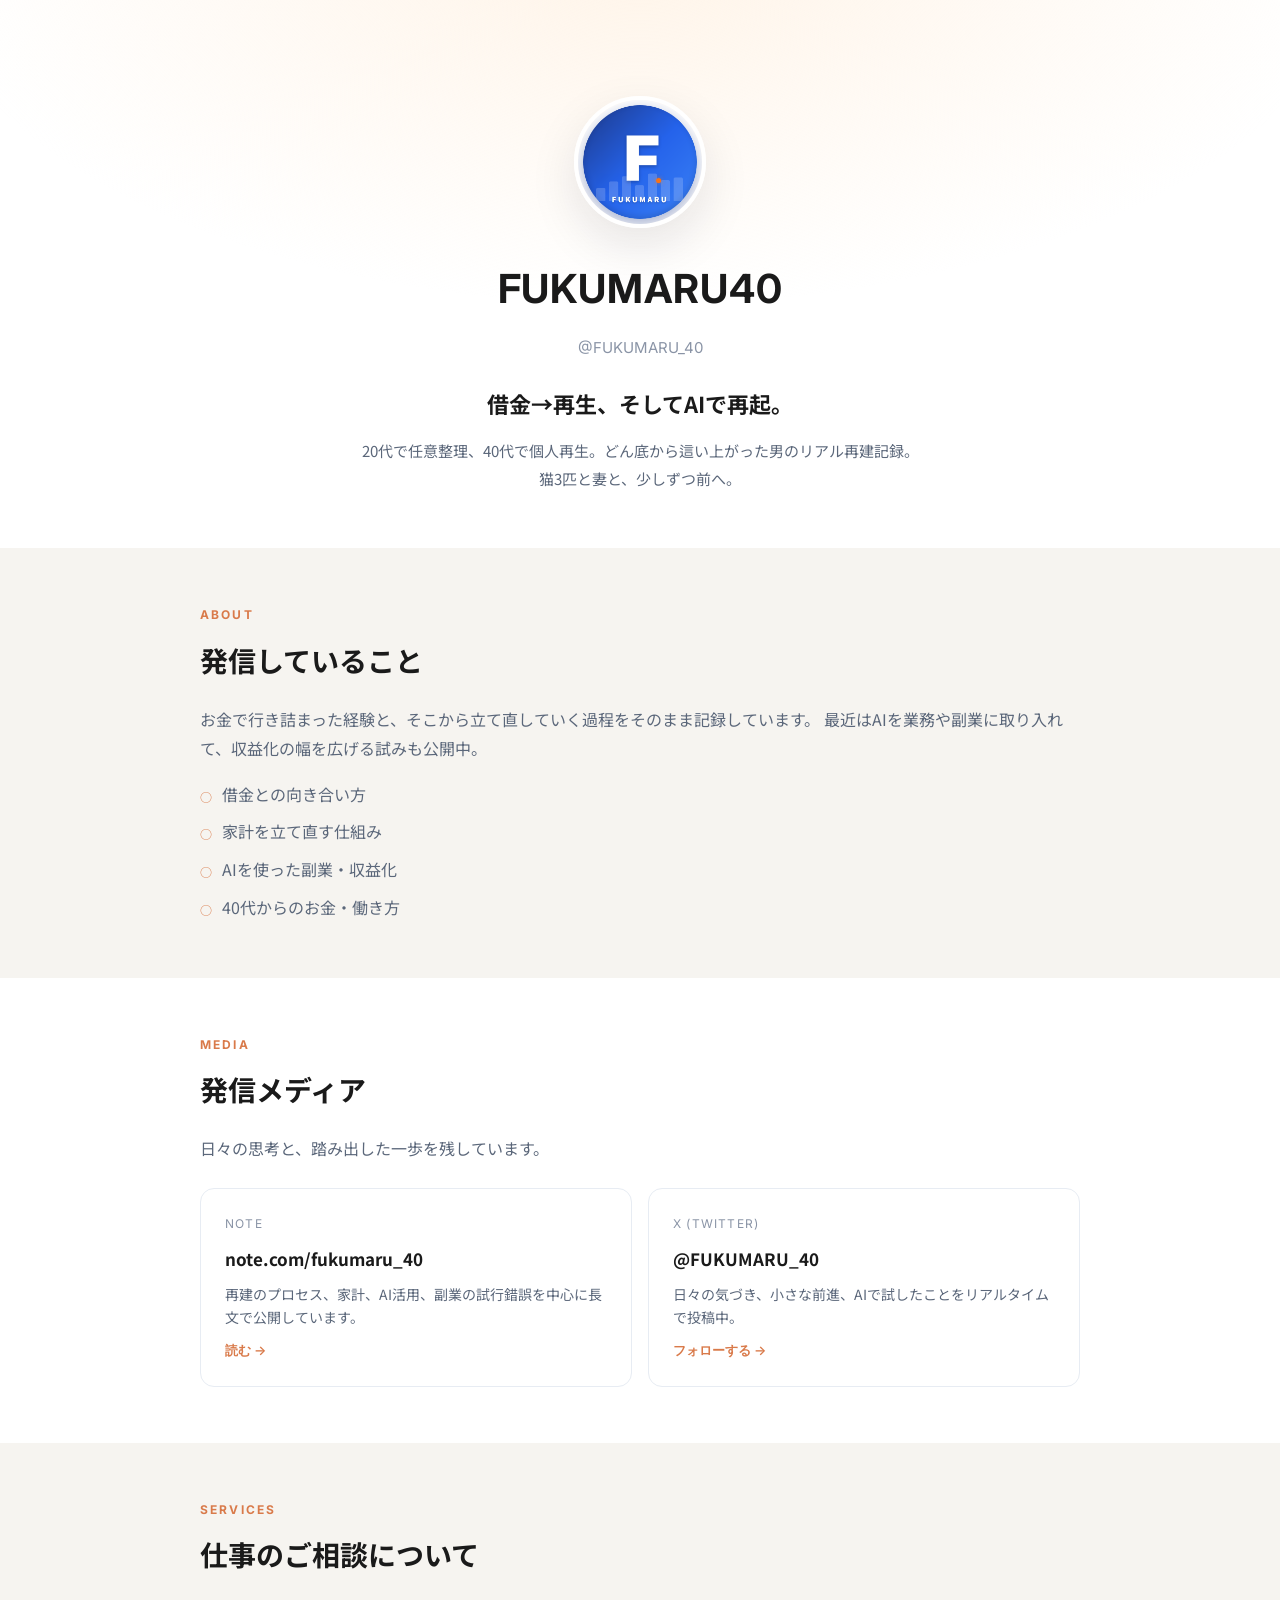
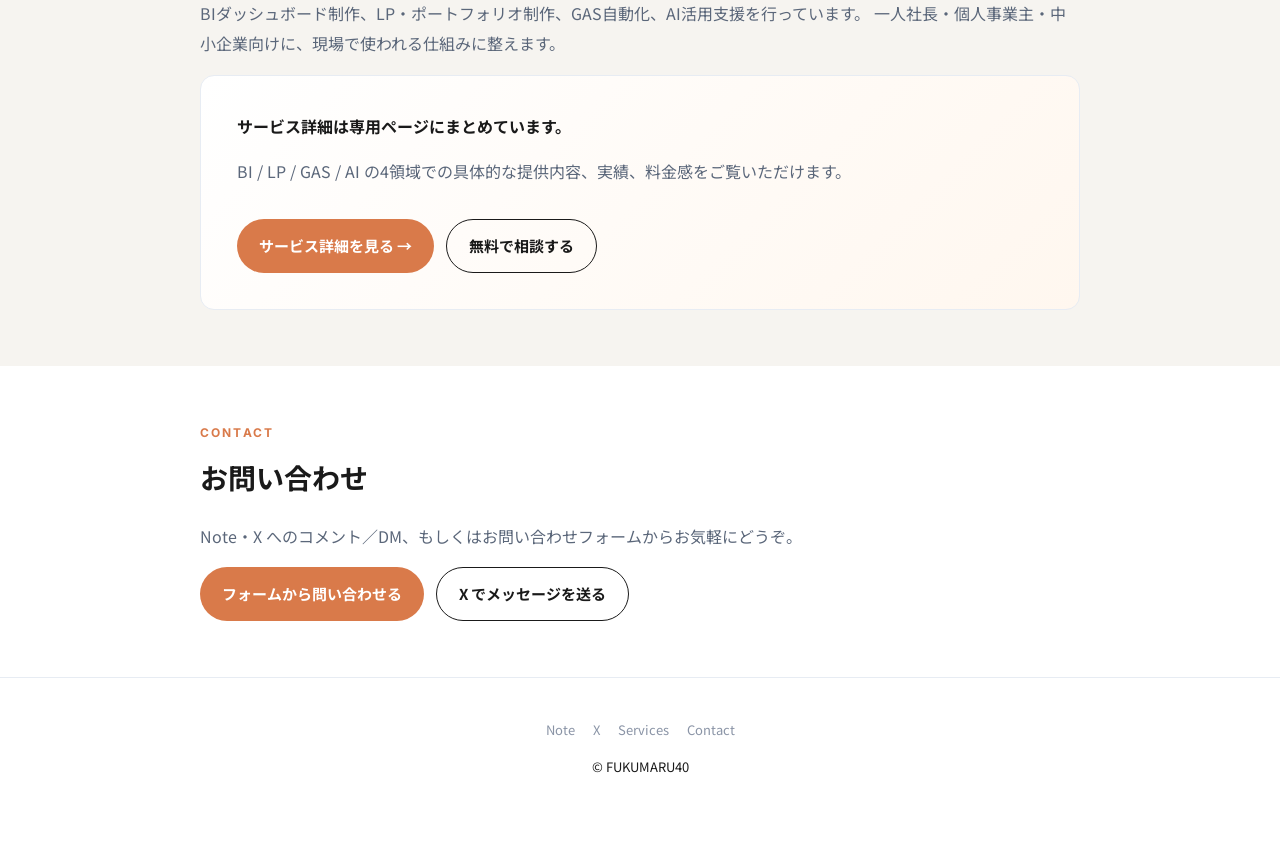
==== commit be87cc8c: "Restructure: add personal hub at root, move business LP to /services/ Co-Authored-By: Claude Opus 4." ====
--- a/index.html
+++ b/index.html
@@ -3,395 +3,357 @@
 <head>
   <meta charset="UTF-8" />
   <meta name="viewport" content="width=device-width, initial-scale=1.0" />
-  <title>Fukumaru_40 | BIダッシュボード・LP制作・GAS自動化・AI業務改善</title>
-  <meta name="description" content="BIダッシュボード制作、LP・ポートフォリオページ制作、GAS自動化、AI活用支援。Excelの数字も、お問い合わせ動線も、現場で使われる仕組みに整えます。一人社長・個人事業主・中小企業向け。" />
-  <meta property="og:title" content="Fukumaru_40 | BIダッシュボード・LP制作・AI業務改善" />
-  <meta property="og:description" content="BI・LP・GAS・AIを組み合わせて、数字の可視化からお問い合わせ動線まで、現場で使われる仕組みを設計します。" />
+  <title>FUKUMARU40 | 借金→再生、そしてAIで再起。</title>
+  <meta name="description" content="20代で任意整理、40代で個人再生。どん底から這い上がる過程と、AIを使った副業・収益化・家計再建の記録。NoteとXで発信しています。" />
+  <meta property="og:title" content="FUKUMARU40 | 借金→再生、そしてAIで再起。" />
+  <meta property="og:description" content="20代で任意整理、40代で個人再生。どん底からの再建記録と、AIを使った副業・収益化。" />
   <meta property="og:type" content="website" />
+  <meta property="og:url" content="https://fukumaru40.github.io/" />
+  <meta property="og:image" content="https://fukumaru40.github.io/services/assets/images/avatar.png" />
+  <meta name="twitter:card" content="summary" />
   <link rel="preconnect" href="https://fonts.googleapis.com" />
   <link rel="preconnect" href="https://fonts.gstatic.com" crossorigin />
   <link href="https://fonts.googleapis.com/css2?family=Inter:wght@500;600;700;800&family=Noto+Sans+JP:wght@400;500;700;800&display=swap" rel="stylesheet" />
-  <link rel="stylesheet" href="css/style.css" />
+  <style>
+    :root {
+      --ink: #1a1a1a;
+      --muted: #5b677a;
+      --subtle: #8a94a6;
+      --line: #e7ecf3;
+      --paper: #ffffff;
+      --soft: #f6f4f0;
+      --accent: #d97a4a;
+      --accent-dark: #b85d2f;
+      --blue: #1f4fbc;
+      --shadow: 0 18px 48px rgba(17, 24, 39, 0.10);
+      --radius: 14px;
+      --maxw: 880px;
+      --font-jp: "Noto Sans JP", system-ui, -apple-system, BlinkMacSystemFont, "Segoe UI", sans-serif;
+      --font-en: "Inter", system-ui, sans-serif;
+    }
+    * { box-sizing: border-box; }
+    html { scroll-behavior: smooth; }
+    body {
+      margin: 0;
+      color: var(--ink);
+      background: var(--paper);
+      font-family: var(--font-jp);
+      font-size: 16px;
+      line-height: 1.85;
+      -webkit-font-smoothing: antialiased;
+    }
+    img { display: block; max-width: 100%; }
+    a { color: inherit; text-decoration: none; }
+    .container { width: min(100% - 40px, var(--maxw)); margin-inline: auto; }
+
+    /* Hero */
+    .hero {
+      padding: 96px 0 56px;
+      background:
+        radial-gradient(1200px 600px at 50% -10%, #fff4e8 0%, transparent 60%),
+        var(--paper);
+      text-align: center;
+    }
+    .avatar {
+      width: 132px;
+      height: 132px;
+      border-radius: 50%;
+      object-fit: cover;
+      margin: 0 auto 24px;
+      box-shadow: var(--shadow);
+      border: 4px solid #fff;
+    }
+    .hero h1 {
+      font-family: var(--font-en);
+      font-size: clamp(28px, 4vw, 40px);
+      letter-spacing: 0.02em;
+      margin: 0 0 8px;
+      color: var(--ink);
+    }
+    .hero .handle {
+      color: var(--subtle);
+      font-family: var(--font-en);
+      margin: 0 0 24px;
+      font-size: 15px;
+    }
+    .hero .tagline {
+      font-size: clamp(18px, 2.4vw, 22px);
+      font-weight: 700;
+      margin: 0 auto 16px;
+      max-width: 600px;
+      line-height: 1.6;
+    }
+    .hero .lead {
+      color: var(--muted);
+      max-width: 560px;
+      margin: 0 auto;
+      font-size: 15px;
+    }
+
+    /* Sections */
+    section { padding: 56px 0; }
+    section.alt { background: var(--soft); }
+    .eyebrow {
+      font-family: var(--font-en);
+      font-size: 12px;
+      letter-spacing: 0.18em;
+      text-transform: uppercase;
+      color: var(--accent);
+      font-weight: 700;
+      margin: 0 0 12px;
+    }
+    h2 {
+      font-size: clamp(22px, 3vw, 28px);
+      margin: 0 0 24px;
+      line-height: 1.5;
+    }
+    p { color: var(--ink); }
+    .muted { color: var(--muted); }
+
+    /* About */
+    .about-grid {
+      display: grid;
+      grid-template-columns: 1fr;
+      gap: 28px;
+    }
+    .about-list {
+      display: grid;
+      gap: 8px;
+      padding: 0;
+      list-style: none;
+      margin: 16px 0 0;
+    }
+    .about-list li {
+      padding-left: 22px;
+      position: relative;
+      color: var(--muted);
+    }
+    .about-list li::before {
+      content: "○";
+      position: absolute;
+      left: 0;
+      color: var(--accent);
+      font-size: 12px;
+      top: 6px;
+    }
+
+    /* Card grid */
+    .cards {
+      display: grid;
+      grid-template-columns: repeat(auto-fit, minmax(240px, 1fr));
+      gap: 16px;
+      margin-top: 24px;
+    }
+    .card {
+      background: #fff;
+      border: 1px solid var(--line);
+      border-radius: var(--radius);
+      padding: 24px;
+      transition: transform 0.2s ease, box-shadow 0.2s ease, border-color 0.2s ease;
+      display: flex;
+      flex-direction: column;
+      gap: 8px;
+    }
+    .card:hover {
+      transform: translateY(-2px);
+      box-shadow: var(--shadow);
+      border-color: transparent;
+    }
+    .card .label {
+      font-family: var(--font-en);
+      font-size: 12px;
+      color: var(--subtle);
+      letter-spacing: 0.1em;
+      text-transform: uppercase;
+    }
+    .card h3 {
+      margin: 0;
+      font-size: 17px;
+    }
+    .card p {
+      margin: 0;
+      color: var(--muted);
+      font-size: 14px;
+      line-height: 1.7;
+    }
+    .card .arrow {
+      margin-top: auto;
+      font-family: var(--font-en);
+      font-size: 13px;
+      color: var(--accent);
+      font-weight: 600;
+    }
+
+    /* Services callout */
+    .services-callout {
+      background: linear-gradient(135deg, #fff 0%, #fff7ef 100%);
+      border: 1px solid var(--line);
+      border-radius: var(--radius);
+      padding: 36px;
+      display: flex;
+      flex-direction: column;
+      gap: 16px;
+      align-items: flex-start;
+    }
+    .btn {
+      display: inline-flex;
+      align-items: center;
+      gap: 8px;
+      padding: 12px 22px;
+      border-radius: 999px;
+      font-weight: 700;
+      font-size: 15px;
+      transition: transform 0.15s ease, background 0.15s ease;
+    }
+    .btn-primary {
+      background: var(--accent);
+      color: #fff;
+    }
+    .btn-primary:hover { background: var(--accent-dark); transform: translateY(-1px); }
+    .btn-outline {
+      border: 1.5px solid var(--ink);
+      color: var(--ink);
+    }
+    .btn-outline:hover { background: var(--ink); color: #fff; }
+
+    /* Contact */
+    .contact-row {
+      display: flex;
+      gap: 12px;
+      flex-wrap: wrap;
+      margin-top: 16px;
+    }
+
+    /* Footer */
+    footer {
+      padding: 40px 0 56px;
+      text-align: center;
+      color: var(--subtle);
+      font-size: 13px;
+      border-top: 1px solid var(--line);
+    }
+    footer .links {
+      margin-bottom: 12px;
+      display: flex;
+      justify-content: center;
+      gap: 18px;
+      flex-wrap: wrap;
+    }
+    footer a:hover { color: var(--accent); }
+  </style>
 </head>
 <body>
-  <header class="site-header" id="siteHeader">
-    <div class="container header-inner">
-      <a href="#top" class="brand" aria-label="Fukumaru_40 ホーム">
-        <img src="assets/images/avatar.png" alt="" class="brand-mark" />
-        <span>Fukumaru_40</span>
-      </a>
-      <nav class="nav" aria-label="メインナビゲーション">
-        <a href="#services">Services</a>
-        <a href="#audience">For You</a>
-        <a href="#works">Works</a>
-        <a href="#process">Process</a>
-        <a href="#faq">FAQ</a>
-        <a href="#contact" class="nav-cta">Contact</a>
-      </nav>
-      <button class="nav-toggle" type="button" aria-label="メニューを開く" aria-expanded="false">
-        <span></span><span></span><span></span>
-      </button>
-    </div>
-  </header>
-
-  <main id="top">
-    <section class="hero" aria-labelledby="hero-title">
-      <img class="hero-media" src="assets/images/dashboard-restaurant.png" alt="BIダッシュボードのサンプル画面" />
-      <div class="hero-overlay" aria-hidden="true"></div>
-      <div class="container hero-content">
-        <p class="eyebrow">BI Dashboard / LP / GAS Automation / AI Workflow</p>
-        <h1 id="hero-title">数字も、お問い合わせも、<br />売上につながる動線へ。</h1>
-        <p class="hero-lead">
-          BIダッシュボード、LP・ポートフォリオ、GAS自動化、AI活用支援。
-          Excelの集計から、お客様が動くWeb画面まで、現場で使える形に整えます。
+  <main>
+    <!-- Hero -->
+    <section class="hero">
+      <div class="container">
+        <img class="avatar" src="services/assets/images/avatar.png" alt="FUKUMARU40 アバター" />
+        <h1>FUKUMARU40</h1>
+        <p class="handle">@FUKUMARU_40</p>
+        <p class="tagline">借金→再生、そしてAIで再起。</p>
+        <p class="lead">
+          20代で任意整理、40代で個人再生。どん底から這い上がった男のリアル再建記録。
+          猫3匹と妻と、少しずつ前へ。
         </p>
-        <div class="hero-actions">
-          <a href="#services" class="btn btn-primary">できることを見る</a>
-          <a href="#contact" class="btn btn-light">無料で相談する</a>
+      </div>
+    </section>
+
+    <!-- About -->
+    <section class="alt">
+      <div class="container about-grid">
+        <div>
+          <p class="eyebrow">About</p>
+          <h2>発信していること</h2>
+          <p class="muted">
+            お金で行き詰まった経験と、そこから立て直していく過程をそのまま記録しています。
+            最近はAIを業務や副業に取り入れて、収益化の幅を広げる試みも公開中。
+          </p>
+          <ul class="about-list">
+            <li>借金との向き合い方</li>
+            <li>家計を立て直す仕組み</li>
+            <li>AIを使った副業・収益化</li>
+            <li>40代からのお金・働き方</li>
+          </ul>
         </div>
-        <dl class="hero-stats" aria-label="実績と対応範囲">
-          <div>
-            <dt>4領域</dt>
-            <dd>BI / LP / GAS / AI</dd>
-          </div>
-          <div>
-            <dt>14年</dt>
-            <dd>現場・管理業務経験</dd>
-          </div>
-          <div>
-            <dt>24h以内</dt>
-            <dd>初回返信目安</dd>
-          </div>
-        </dl>
-      </div>
-    </section>
-
-    <section class="intro section-tight">
-      <div class="container intro-grid">
-        <div>
-          <p class="eyebrow dark">What I Solve</p>
-          <h2>「数字」「見せ方」「お問い合わせ動線」をひと続きで整えます。</h2>
+      </div>
+    </section>
+
+    <!-- Media / Links -->
+    <section>
+      <div class="container">
+        <p class="eyebrow">Media</p>
+        <h2>発信メディア</h2>
+        <p class="muted">日々の思考と、踏み出した一歩を残しています。</p>
+
+        <div class="cards">
+          <a class="card" href="https://note.com/fukumaru_40" target="_blank" rel="noopener">
+            <span class="label">Note</span>
+            <h3>note.com/fukumaru_40</h3>
+            <p>再建のプロセス、家計、AI活用、副業の試行錯誤を中心に長文で公開しています。</p>
+            <span class="arrow">読む →</span>
+          </a>
+          <a class="card" href="https://x.com/FUKUMARU_40" target="_blank" rel="noopener">
+            <span class="label">X (Twitter)</span>
+            <h3>@FUKUMARU_40</h3>
+            <p>日々の気づき、小さな前進、AIで試したことをリアルタイムで投稿中。</p>
+            <span class="arrow">フォローする →</span>
+          </a>
         </div>
-        <div class="intro-copy">
-          <p>
-            社内の数字が散らばっている、報告資料に時間がかかる、Webサイトはあるが問い合わせに繋がらない、AIを使いたいが何から始めるかわからない。
-            こうしたバラバラな課題は、ひとつずつ片付けても全体の流れは整いません。
+      </div>
+    </section>
+
+    <!-- Services anchor (keeps existing X profile link working) -->
+    <section id="services" class="alt">
+      <div class="container">
+        <p class="eyebrow">Services</p>
+        <h2>仕事のご相談について</h2>
+        <p class="muted">
+          BIダッシュボード制作、LP・ポートフォリオ制作、GAS自動化、AI活用支援を行っています。
+          一人社長・個人事業主・中小企業向けに、現場で使われる仕組みに整えます。
+        </p>
+        <div class="services-callout">
+          <p style="margin:0; font-weight:700;">サービス詳細は専用ページにまとめています。</p>
+          <p class="muted" style="margin:0;">
+            BI / LP / GAS / AI の4領域での具体的な提供内容、実績、料金感をご覧いただけます。
           </p>
-          <p>
-            Fukumaru_40は、BI・LP・自動化・AIの4領域をワンストップで支援する個人パートナーです。
-            現場目線と管理目線の両方から、データの集約・更新・見せ方・受注動線・運用ルールまで一緒に設計します。
-          </p>
-        </div>
-      </div>
-    </section>
-
-    <section class="section" id="services">
-      <div class="container">
-        <div class="section-head">
-          <p class="eyebrow dark">Services</p>
-          <h2>4つの領域を、ひとりで一気通貫サポート。</h2>
-          <p>BIダッシュボードを軸に、LP制作・GAS自動化・AI活用支援まで、一人社長・小規模事業に必要な「数字と動線」をまとめて整えます。</p>
-        </div>
-        <div class="service-grid">
-          <article class="service-card">
-            <div class="service-icon" aria-hidden="true">
-              <span></span><span></span><span></span>
-            </div>
-            <p class="service-kicker">01 / Dashboard</p>
-            <h3>BIダッシュボード制作</h3>
-            <p>
-              売上、在庫、顧客、案件の数字を整理し、Looker StudioやHTMLでブラウザから見られる経営画面に。
-              KPIカード、推移グラフ、ランキング、フィルターまで設計します。
-            </p>
-            <ul class="service-points">
-              <li>スポット制作 10〜20万円〜</li>
-              <li>月額運用サポート 3〜5万円</li>
-            </ul>
-          </article>
-          <article class="service-card">
-            <div class="service-icon lp" aria-hidden="true">
-              <span></span><span></span><span></span><span></span>
-            </div>
-            <p class="service-kicker">02 / Landing Page</p>
-            <h3>LP・ポートフォリオ制作</h3>
-            <p>
-              個人事業・サービス紹介・採用ページなど、1ページ完結のLPを設計から構築まで。
-              Googleフォーム連携の問い合わせ動線まで一緒に組み立てます。
-            </p>
-            <ul class="service-points">
-              <li>軽量1ページLP 5〜15万円</li>
-              <li>このサイト自体が制作サンプル</li>
-            </ul>
-          </article>
-          <article class="service-card">
-            <div class="service-icon automation" aria-hidden="true">
-              <span></span><span></span><span></span>
-            </div>
-            <p class="service-kicker">03 / Automation</p>
-            <h3>GAS・集計自動化</h3>
-            <p>
-              毎月・毎週の集計作業をGoogle Apps Scriptで自動化。
-              スプレッドシート更新、ファイル検知、レポート作成など、繰り返し作業を減らします。
-            </p>
-            <ul class="service-points">
-              <li>小規模スクリプト 3〜6万円</li>
-              <li>定期実行＋通知込み 5〜10万円</li>
-            </ul>
-          </article>
-          <article class="service-card">
-            <div class="service-icon ai" aria-hidden="true">
-              <span></span><span></span><span></span>
-            </div>
-            <p class="service-kicker">04 / AI Workflow</p>
-            <h3>AI活用・チャットボット</h3>
-            <p>
-              ChatGPT、Claude、Geminiを使った業務フロー改善、FAQ整理、社内チャットボット設計を支援。
-              現場で無理なく使える形に落とし込みます。
-            </p>
-            <ul class="service-points">
-              <li>業務改善サポート 5〜10万円</li>
-              <li>チャットボット構築 10〜15万円〜</li>
-            </ul>
-          </article>
-        </div>
-        <p class="service-note">
-          ※ 価格はあくまで目安です。データ量・要件・運用範囲によって変動します。まずは無料ヒアリングで具体的なお見積りをお出しします。
-        </p>
-      </div>
-    </section>
-
-    <section class="section audience-band" id="audience">
-      <div class="container">
-        <div class="section-head">
-          <p class="eyebrow dark">For You</p>
-          <h2>こんな方の課題に向き合っています。</h2>
-          <p>「自社にとって頼めるか分からない」が一番もったいない状態です。少しでも当てはまればご相談ください。</p>
-        </div>
-        <div class="audience-grid">
-          <article class="audience-card">
-            <span class="audience-tag">経営者・店舗オーナー</span>
-            <h3>数字を毎月Excelでまとめている</h3>
-            <p>売上・客数・在庫の集計に時間がかかっている。経営判断をもっと早く、感覚ではなく数字で。</p>
-          </article>
-          <article class="audience-card">
-            <span class="audience-tag">一人社長・個人事業主</span>
-            <h3>事業紹介ページを持っていない</h3>
-            <p>「どんなサービスをやっているのか」を一枚で説明できるLPと、問い合わせフォームの動線を一気に整えたい。</p>
-          </article>
-          <article class="audience-card">
-            <span class="audience-tag">バックオフィス担当</span>
-            <h3>同じ作業を毎週繰り返している</h3>
-            <p>スプレッドシート更新、レポート作成、通知作業。GASとAIで仕組み化して時間を取り戻したい。</p>
-          </article>
-          <article class="audience-card">
-            <span class="audience-tag">中小企業・チームリーダー</span>
-            <h3>AIを使いたいが何から始めるか分からない</h3>
-            <p>生成AIを業務にどう組み込むか、FAQ整理、チャットボット、プロンプト整備まで実用優先で支援します。</p>
-          </article>
-        </div>
-      </div>
-    </section>
-
-    <section class="section work-band" id="works">
-      <div class="container">
-        <div class="section-head align-left">
-          <p class="eyebrow">Works</p>
-          <h2>実際のアウトプットが見えるから、相談しやすい。</h2>
-          <p>業種別のサンプルダッシュボードを用意しています。LP制作のサンプルは、いまご覧いただいているこのページそのものです。自社のデータ・ブランドに置き換えた完成イメージを具体的に確認できます。</p>
-        </div>
-        <div class="work-feature">
-          <figure class="work-main">
-            <img src="assets/images/dashboard-ec.png" alt="EC事業向けの経営ダッシュボードサンプル" />
-          </figure>
-          <div class="work-side">
-            <article>
-              <span>EC</span>
-              <h3>GMV、CVR、LTVを横断して把握</h3>
-              <p>モール別売上、購入ファネル、新規・リピーター比率を一画面に集約。</p>
-            </article>
-            <article>
-              <span>Retail</span>
-              <h3>店舗別の売上と在庫リスクを可視化</h3>
-              <p>売れ筋、在庫切れ、回転率を合わせて見て、発注判断を早くします。</p>
-            </article>
-            <article>
-              <span>Professional</span>
-              <h3>案件進捗と稼働状況を整理</h3>
-              <p>士業・専門サービスの案件管理、売上見込み、担当者別稼働を見える化。</p>
-            </article>
+          <div class="contact-row">
+            <a href="services/" class="btn btn-primary">サービス詳細を見る →</a>
+            <a href="services/#contact" class="btn btn-outline">無料で相談する</a>
           </div>
         </div>
-        <div class="work-gallery" aria-label="ダッシュボードサンプル一覧">
-          <img src="assets/images/dashboard-retail.png" alt="小売店舗向けダッシュボードサンプル" />
-          <img src="assets/images/dashboard-restaurant.png" alt="飲食店向けダッシュボードサンプル" />
-          <img src="assets/images/dashboard-proservices.png" alt="士業事務所向けダッシュボードサンプル" />
+      </div>
+    </section>
+
+    <!-- Contact -->
+    <section id="contact">
+      <div class="container">
+        <p class="eyebrow">Contact</p>
+        <h2>お問い合わせ</h2>
+        <p class="muted">
+          Note・X へのコメント／DM、もしくはお問い合わせフォームからお気軽にどうぞ。
+        </p>
+        <div class="contact-row">
+          <a href="https://docs.google.com/forms/d/e/1FAIpQLSd_Ki3tBT9Z_OOSIhmURur8VmkFWVl4bQ4_9GsXnbAvwLc6aA/viewform?usp=header" target="_blank" rel="noopener" class="btn btn-primary">
+            フォームから問い合わせる
+          </a>
+          <a href="https://x.com/FUKUMARU_40" target="_blank" rel="noopener" class="btn btn-outline">
+            X でメッセージを送る
+          </a>
         </div>
       </div>
     </section>
-
-    <section class="section">
-      <div class="container split-section">
-        <div class="visual-panel" aria-hidden="true">
-          <div class="mini-browser">
-            <div class="browser-bar"><span></span><span></span><span></span></div>
-            <div class="browser-body">
-              <div class="kpi-row">
-                <strong>¥12,450,000</strong>
-                <strong>78.5%</strong>
-              </div>
-              <div class="chart-bars">
-                <span style="height: 52%"></span>
-                <span style="height: 72%"></span>
-                <span style="height: 46%"></span>
-                <span style="height: 88%"></span>
-                <span style="height: 64%"></span>
-              </div>
-              <div class="line-chart"></div>
-            </div>
-          </div>
-        </div>
-        <div class="text-panel">
-          <p class="eyebrow dark">Before / After</p>
-          <h2>「毎回手作業」から「開けば最新・聞けば返事」へ。</h2>
-          <ul class="check-list">
-            <li>ExcelやCSVを毎月手でまとめている</li>
-            <li>社長、現場、担当者で見たい数字が違う</li>
-            <li>サービス紹介ページがなく、口頭で説明している</li>
-            <li>問い合わせフォームがなく、SNSのDMで対応している</li>
-            <li>AIを使いたいが、業務にどう組み込むか決まっていない</li>
-          </ul>
-          <p>
-            こうした状態を、データの入力・更新・可視化、Web上の見せ方、問い合わせ動線、運用ルールまで含めて整理します。
-            小さく始めて、使いながら育てる進め方も可能です。
-          </p>
-        </div>
-      </div>
-    </section>
-
-    <section class="section process-band" id="process">
-      <div class="container">
-        <div class="section-head">
-          <p class="eyebrow dark">Process</p>
-          <h2>相談から納品までの流れ</h2>
-        </div>
-        <ol class="process-list">
-          <li>
-            <span>01</span>
-            <h3>ヒアリング</h3>
-            <p>見たい数字、今の管理方法、利用者、希望納期を確認します。チャットでの相談も可能です。</p>
-          </li>
-          <li>
-            <span>02</span>
-            <h3>設計</h3>
-            <p>KPI、画面構成、更新方法を整理し、どのデータをどうつなぐかを決めます。</p>
-          </li>
-          <li>
-            <span>03</span>
-            <h3>構築</h3>
-            <p>Looker Studio、スプレッドシート、GASを組み合わせて、実データで動く状態にします。</p>
-          </li>
-          <li>
-            <span>04</span>
-            <h3>納品・改善</h3>
-            <p>操作方法を共有し、修正対応まで実施。必要に応じて月次運用にも切り替えられます。</p>
-          </li>
-        </ol>
-      </div>
-    </section>
-
-    <section class="section" id="profile">
-      <div class="container profile-grid">
-        <div class="profile-card">
-          <img src="assets/images/avatar.png" alt="Fukumaru_40のアイコン" />
-          <h2>Fukumaru_40</h2>
-          <p>BIダッシュボード制作・GAS自動化・AI業務改善</p>
-        </div>
-        <div class="profile-body">
-          <p class="eyebrow dark">Profile</p>
-          <h2>現場で使われるか、管理側が見続けられるか。両方から設計します。</h2>
-          <p>
-            飲食・小売の現場経験と、教育業界での管理業務経験をもとに、
-            「きれいな画面」だけでなく、更新され続ける運用まで考えた仕組みを作ります。
-          </p>
-          <div class="tag-list">
-            <span>Looker Studio</span>
-            <span>Google Apps Script</span>
-            <span>Google Sheets</span>
-            <span>Excel</span>
-            <span>ChatGPT</span>
-            <span>Claude</span>
-            <span>Gemini</span>
-            <span>Dify</span>
-          </div>
-        </div>
-      </div>
-    </section>
-
-    <section class="section faq-band" id="faq">
-      <div class="container">
-        <div class="section-head">
-          <p class="eyebrow dark">FAQ</p>
-          <h2>よくいただくご質問</h2>
-          <p>「自分のような規模でも相談していいのか」が一番多い質問です。結論、規模を問わずご相談いただけます。</p>
-        </div>
-        <div class="faq-list">
-          <details class="faq-item">
-            <summary>個人事業主や小規模でも依頼できますか？</summary>
-            <p>もちろん可能です。むしろ、一人社長・個人事業主・小規模チームを主な対象としています。BI・LP・自動化のいずれも、小さく始めて使いながら育てる進め方ができます。</p>
-          </details>
-          <details class="faq-item">
-            <summary>初回相談は有料ですか？</summary>
-            <p>無料です。お問い合わせフォームまたはXからご連絡ください。現状のデータ・サービス・課題をお伺いして、構成案とおおよそのお見積りをお出しします。</p>
-          </details>
-          <details class="faq-item">
-            <summary>納期はどのくらいですか？</summary>
-            <p>規模によりますが、LPは2〜3週間、BIダッシュボードは3〜4週間、GAS自動化は1〜2週間が目安です。お急ぎの案件はご相談ください。</p>
-          </details>
-          <details class="faq-item">
-            <summary>業界経験のない分野でも対応できますか？</summary>
-            <p>飲食・小売・教育・士業など、これまで複数業界の業務を可視化してきました。初回ヒアリングと既存資料の共有で、業界固有の用語・指標もキャッチアップしてご提案します。</p>
-          </details>
-          <details class="faq-item">
-            <summary>BIとLPとAIをまとめて頼むこともできますか？</summary>
-            <p>はい、組み合わせのご相談を歓迎します。「LPで集めた問い合わせをスプレッドシートに集約し、ダッシュボードで確認、AIが下書き対応」のような一気通貫の設計が得意です。</p>
-          </details>
-          <details class="faq-item">
-            <summary>納品後の修正対応はありますか？</summary>
-            <p>初回納品から2週間の軽微な修正は無料で対応します。継続的な運用・改善が必要な場合は、月額サポートプラン（3〜5万円〜）もご用意しています。</p>
-          </details>
-        </div>
-      </div>
-    </section>
-
-    <section class="contact-section" id="contact">
-      <div class="container contact-inner">
-        <p class="eyebrow">Contact</p>
-        <h2>「うちの場合、何ができますか？」から始めましょう。</h2>
-        <p>
-          BI・LP・GAS・AI、どれか一つでも、組み合わせでも、相談内容が固まっていなくても大丈夫です。
-          現在のデータ・サービス・課題をもとに、どんな形にできるか整理してご提案します。初回ヒアリング無料・全国オンライン対応・24時間以内に初回返信。
-        </p>
-        <div class="contact-actions">
-          <a href="https://docs.google.com/forms/d/e/1FAIpQLSd_Ki3tBT9Z_OOSIhmURur8VmkFWVl4bQ4_9GsXnbAvwLc6aA/viewform?usp=header" class="btn btn-primary" target="_blank" rel="noopener">無料で相談する（フォーム）</a>
-          <a href="https://x.com/FUKUMARU_40" class="btn btn-light" target="_blank" rel="noopener">XのDMで相談する</a>
-        </div>
-        <ul class="contact-meta" aria-label="ご依頼の前提">
-          <li>初回ヒアリング無料</li>
-          <li>全国オンライン対応</li>
-          <li>24時間以内に初回返信</li>
-          <li>個人・小規模OK</li>
-        </ul>
-      </div>
-    </section>
   </main>
 
-  <footer class="site-footer">
-    <div class="container footer-inner">
-      <p>Fukumaru_40</p>
-      <small>&copy; <span id="year"></span> Fukumaru_40. All rights reserved.</small>
+  <footer>
+    <div class="container">
+      <div class="links">
+        <a href="https://note.com/fukumaru_40" target="_blank" rel="noopener">Note</a>
+        <a href="https://x.com/FUKUMARU_40" target="_blank" rel="noopener">X</a>
+        <a href="services/">Services</a>
+        <a href="#contact">Contact</a>
+      </div>
+      <p>© FUKUMARU40</p>
     </div>
   </footer>
-
-  <script src="js/script.js" defer></script>
 </body>
 </html>
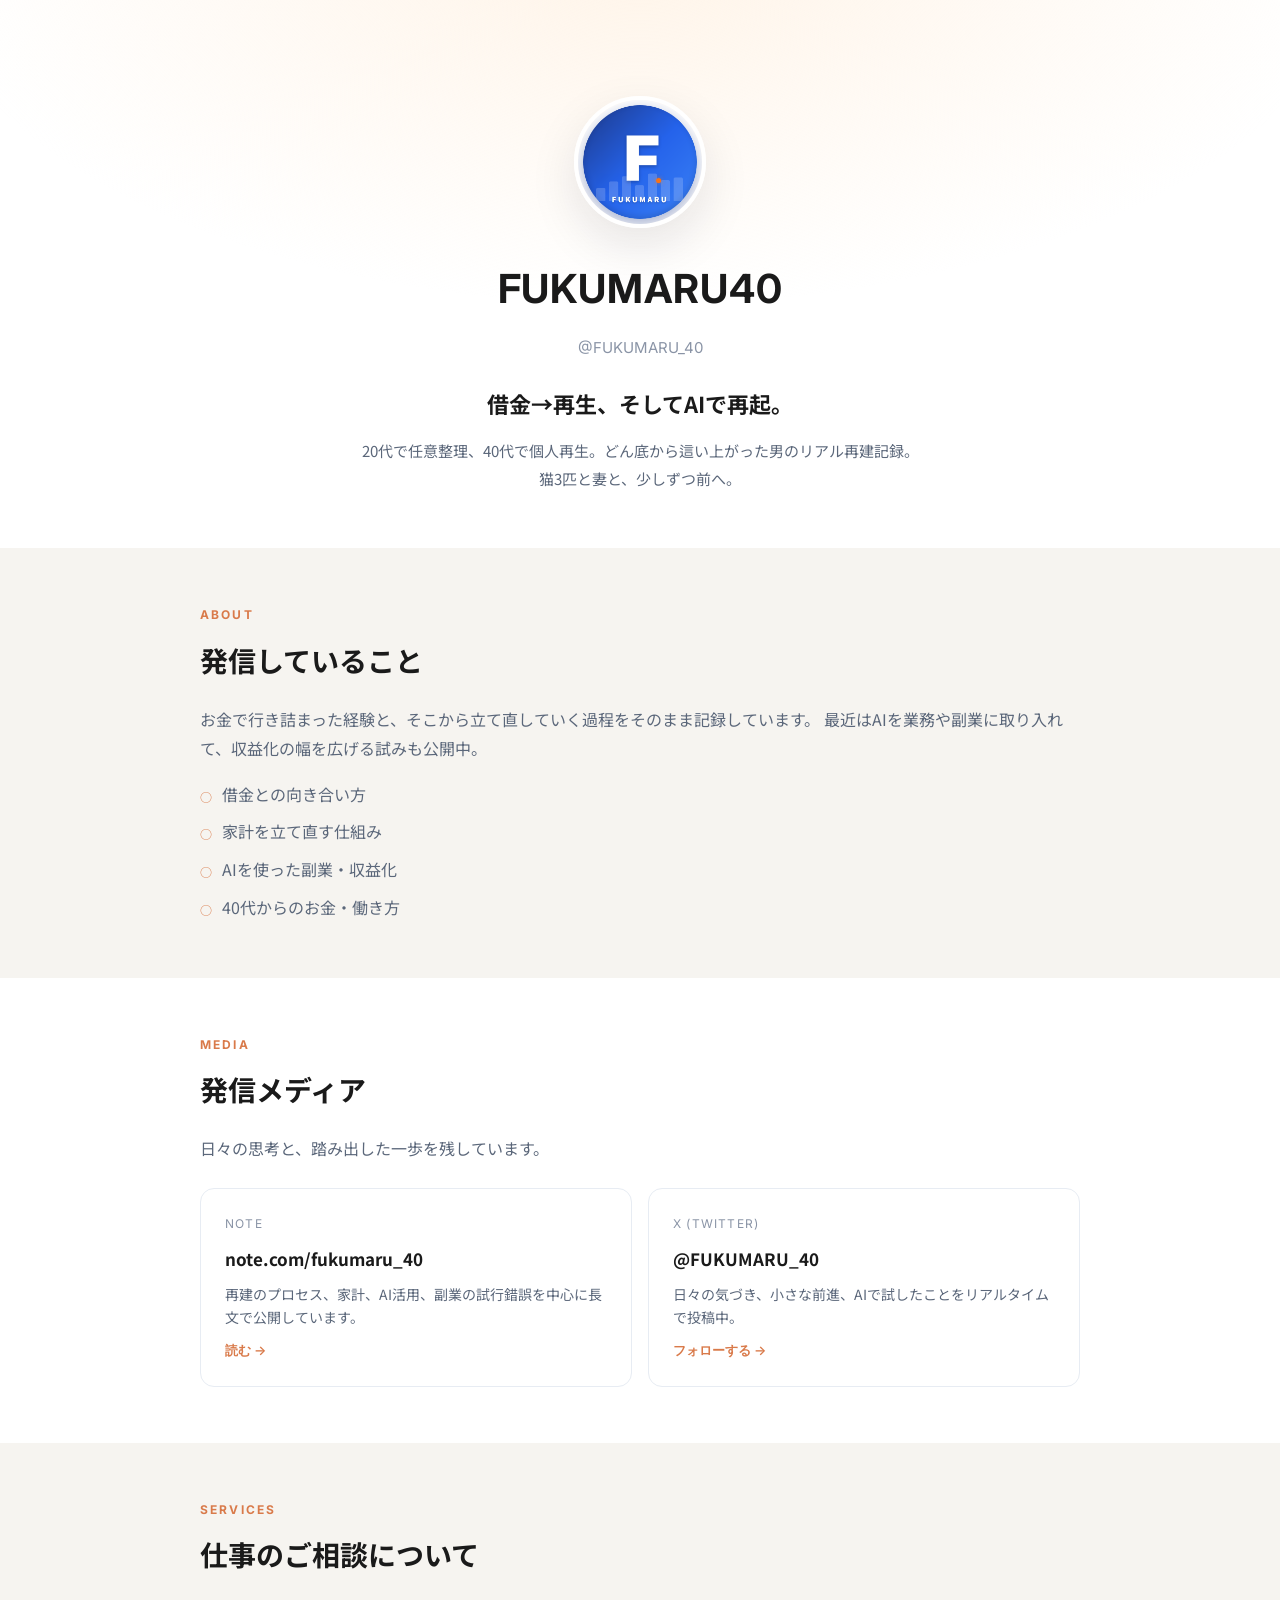
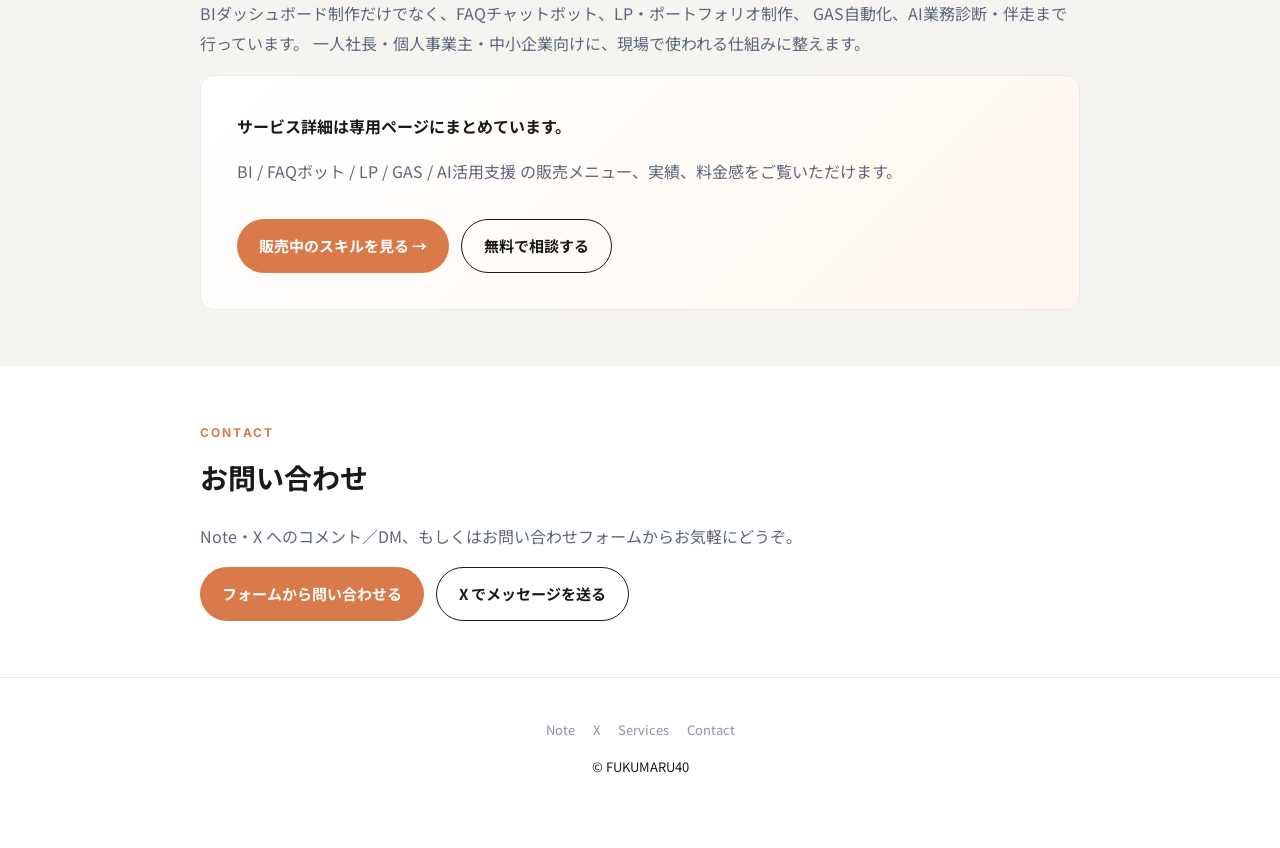
==== commit 590d6e2a: "Add skill sales packages to services page" ====
--- a/index.html
+++ b/index.html
@@ -308,16 +308,17 @@
         <p class="eyebrow">Services</p>
         <h2>仕事のご相談について</h2>
         <p class="muted">
-          BIダッシュボード制作、LP・ポートフォリオ制作、GAS自動化、AI活用支援を行っています。
+          BIダッシュボード制作だけでなく、FAQチャットボット、LP・ポートフォリオ制作、
+          GAS自動化、AI業務診断・伴走まで行っています。
           一人社長・個人事業主・中小企業向けに、現場で使われる仕組みに整えます。
         </p>
         <div class="services-callout">
           <p style="margin:0; font-weight:700;">サービス詳細は専用ページにまとめています。</p>
           <p class="muted" style="margin:0;">
-            BI / LP / GAS / AI の4領域での具体的な提供内容、実績、料金感をご覧いただけます。
+            BI / FAQボット / LP / GAS / AI活用支援 の販売メニュー、実績、料金感をご覧いただけます。
           </p>
           <div class="contact-row">
-            <a href="services/" class="btn btn-primary">サービス詳細を見る →</a>
+            <a href="services/#packages" class="btn btn-primary">販売中のスキルを見る →</a>
             <a href="services/#contact" class="btn btn-outline">無料で相談する</a>
           </div>
         </div>
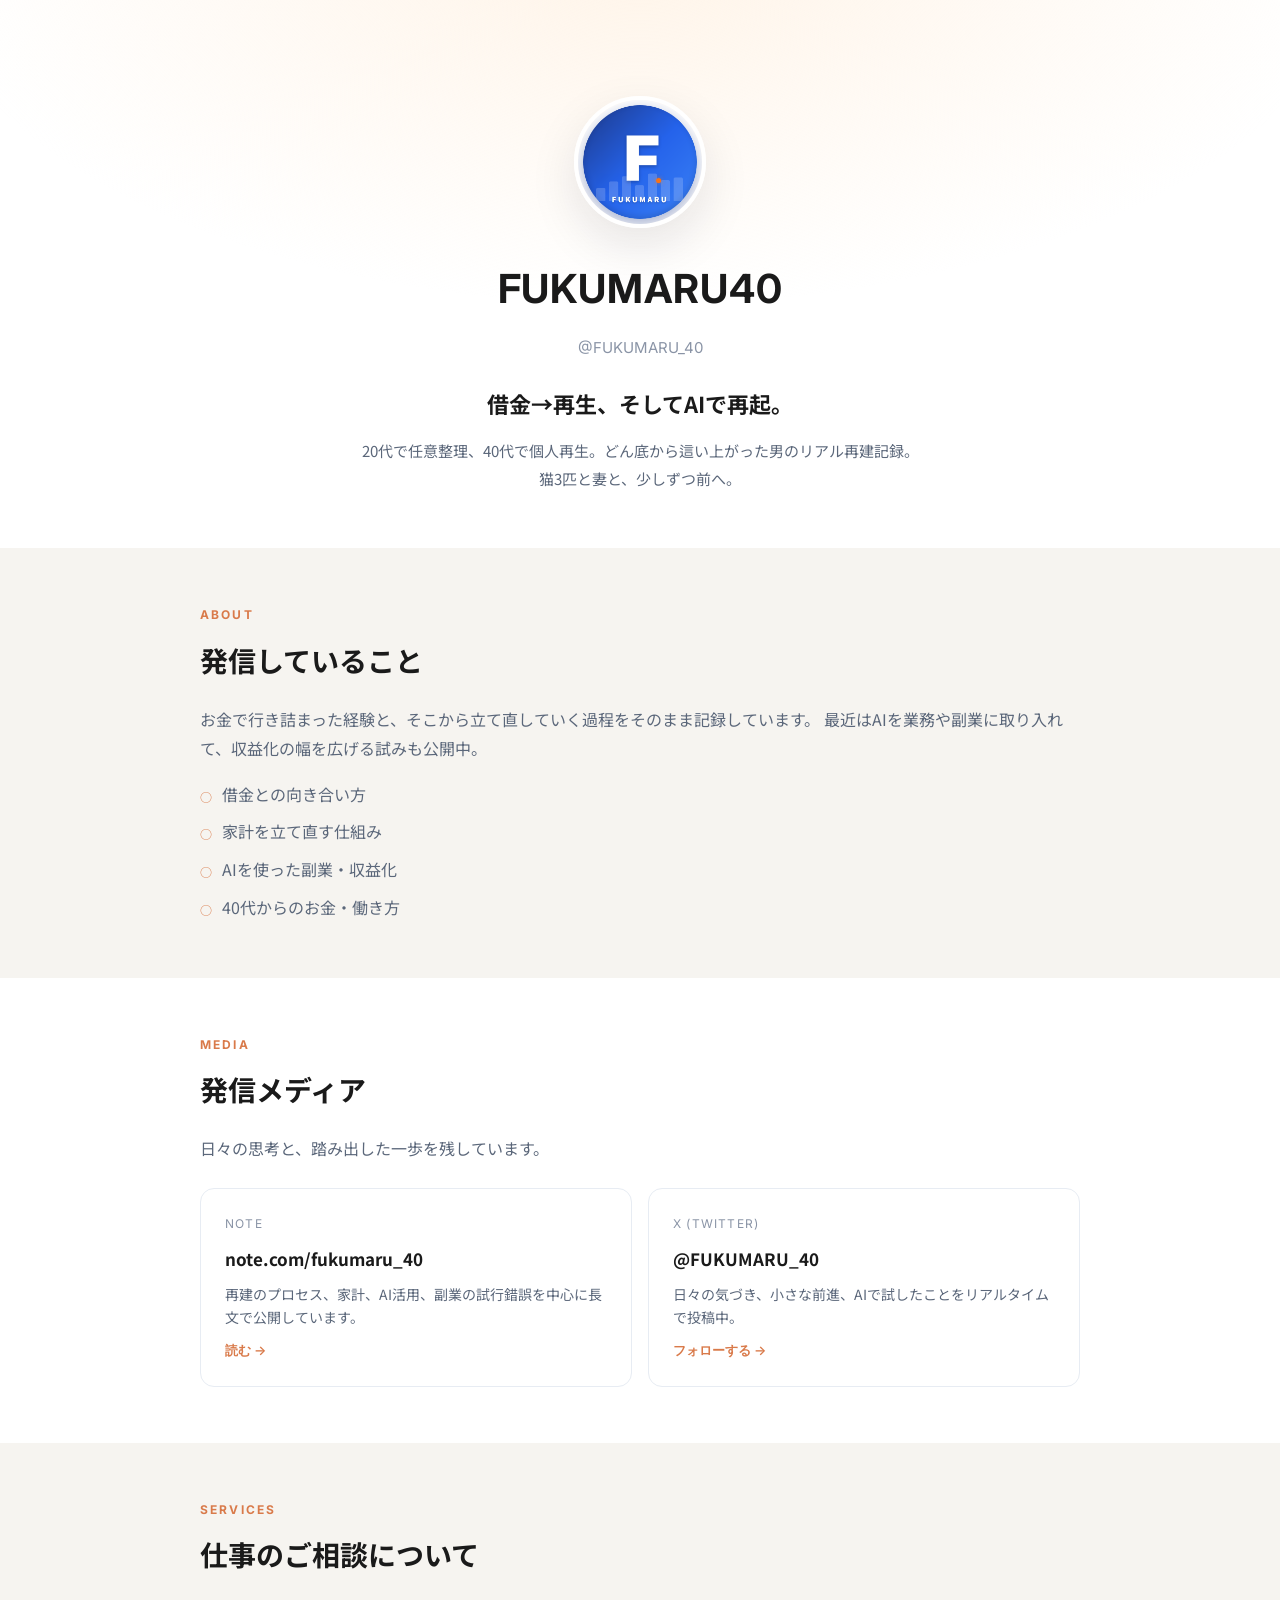
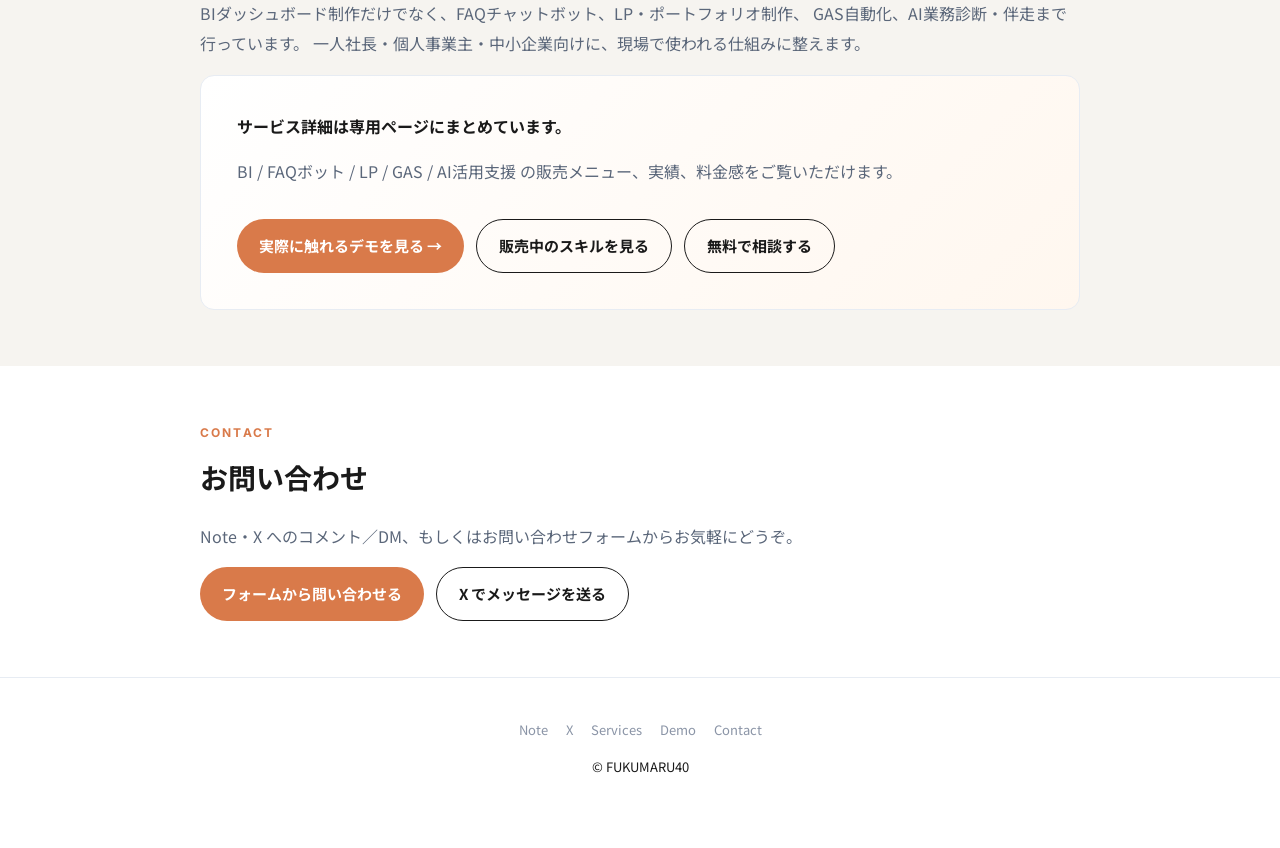
==== commit 64ad34ae: "Add interactive demos (BI dashboard & FAQ chatbot) with lead-gen CTAs - New /demos/ hub with two tou" ====
--- a/index.html
+++ b/index.html
@@ -318,7 +318,8 @@
             BI / FAQボット / LP / GAS / AI活用支援 の販売メニュー、実績、料金感をご覧いただけます。
           </p>
           <div class="contact-row">
-            <a href="services/#packages" class="btn btn-primary">販売中のスキルを見る →</a>
+            <a href="demos/" class="btn btn-primary">実際に触れるデモを見る →</a>
+            <a href="services/#packages" class="btn btn-outline">販売中のスキルを見る</a>
             <a href="services/#contact" class="btn btn-outline">無料で相談する</a>
           </div>
         </div>
@@ -351,6 +352,7 @@
         <a href="https://note.com/fukumaru_40" target="_blank" rel="noopener">Note</a>
         <a href="https://x.com/FUKUMARU_40" target="_blank" rel="noopener">X</a>
         <a href="services/">Services</a>
+        <a href="demos/">Demo</a>
         <a href="#contact">Contact</a>
       </div>
       <p>© FUKUMARU40</p>
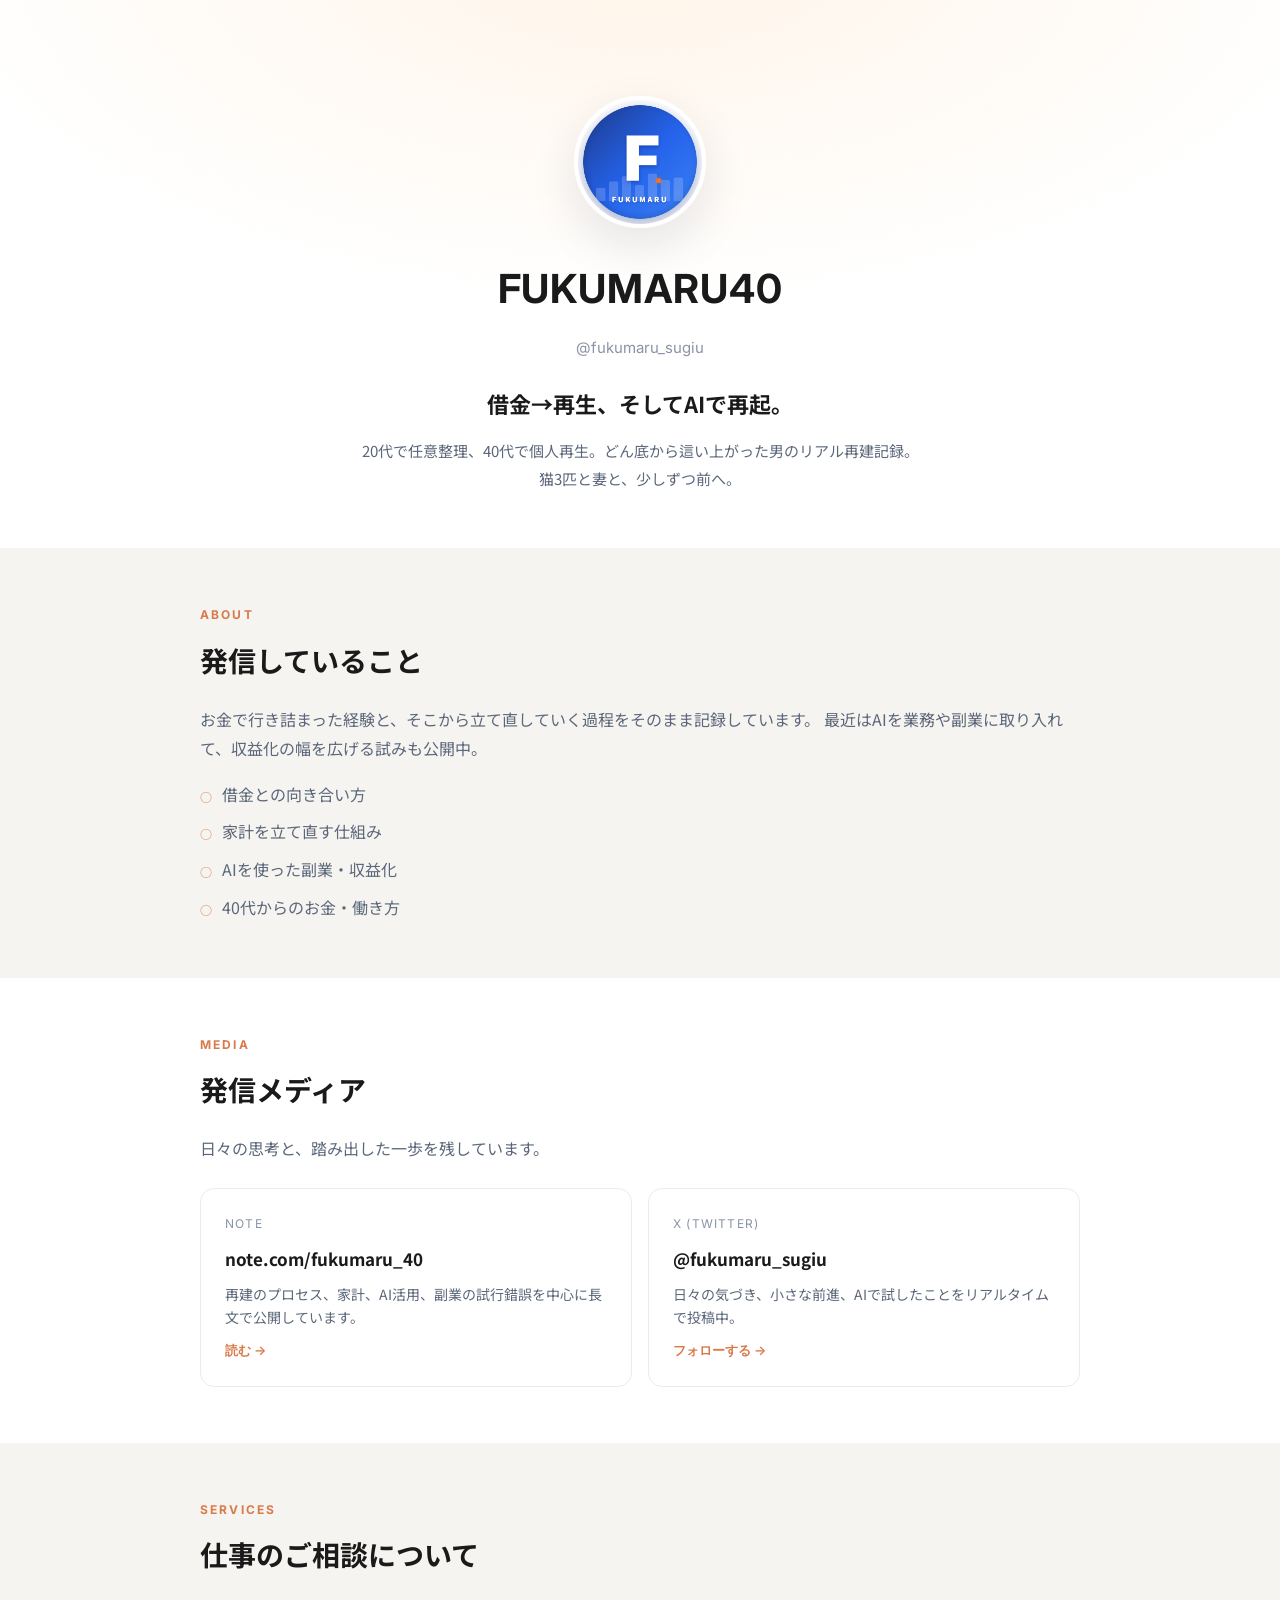
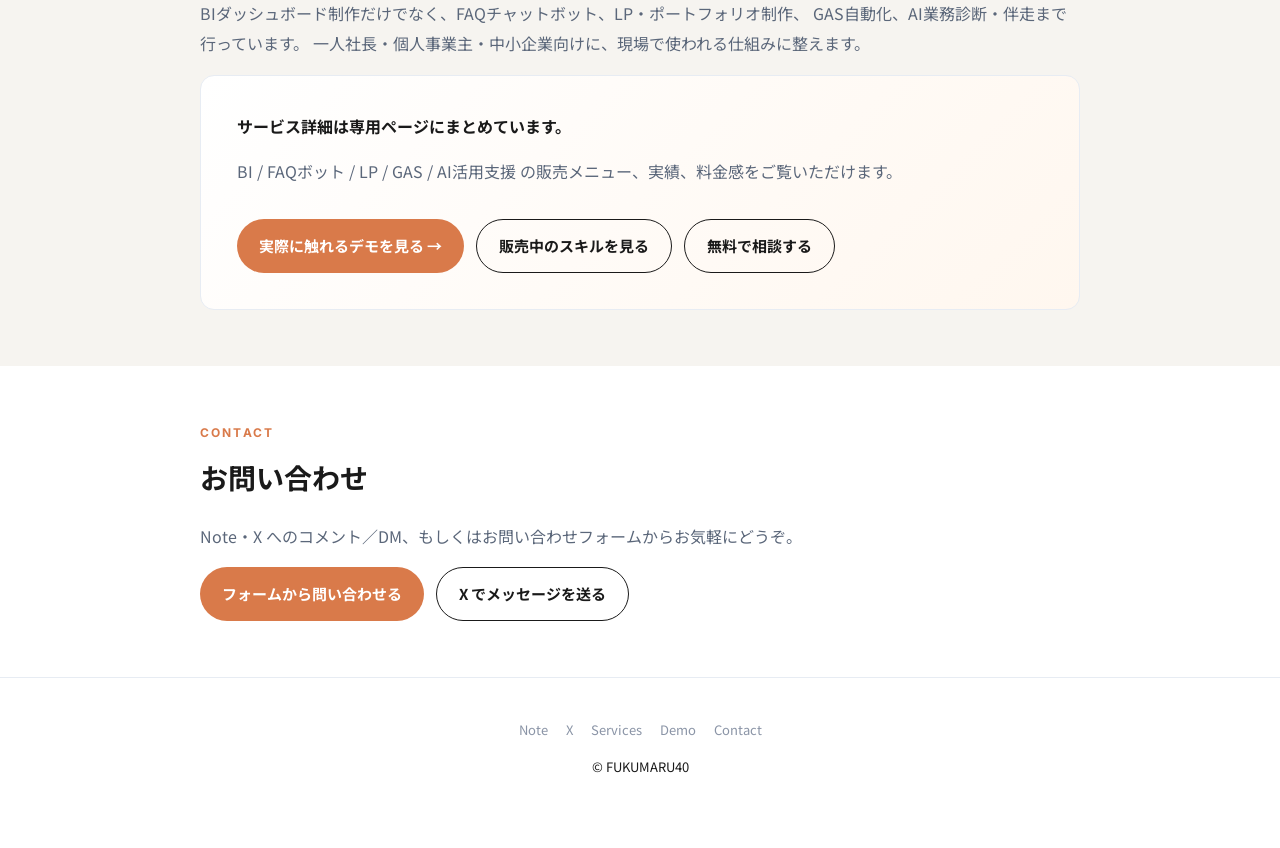
==== commit 5eaabc87: "X DMの連絡先を @fukumaru_sugiu に更新 Co-Authored-By: Claude Opus 4.8 <noreply@anthropic.com>" ====
--- a/index.html
+++ b/index.html
@@ -249,7 +249,7 @@
       <div class="container">
         <img class="avatar" src="services/assets/images/avatar.png" alt="FUKUMARU40 アバター" />
         <h1>FUKUMARU40</h1>
-        <p class="handle">@FUKUMARU_40</p>
+        <p class="handle">@fukumaru_sugiu</p>
         <p class="tagline">借金→再生、そしてAIで再起。</p>
         <p class="lead">
           20代で任意整理、40代で個人再生。どん底から這い上がった男のリアル再建記録。
@@ -292,9 +292,9 @@
             <p>再建のプロセス、家計、AI活用、副業の試行錯誤を中心に長文で公開しています。</p>
             <span class="arrow">読む →</span>
           </a>
-          <a class="card" href="https://x.com/FUKUMARU_40" target="_blank" rel="noopener">
+          <a class="card" href="https://x.com/fukumaru_sugiu" target="_blank" rel="noopener">
             <span class="label">X (Twitter)</span>
-            <h3>@FUKUMARU_40</h3>
+            <h3>@fukumaru_sugiu</h3>
             <p>日々の気づき、小さな前進、AIで試したことをリアルタイムで投稿中。</p>
             <span class="arrow">フォローする →</span>
           </a>
@@ -338,7 +338,7 @@
           <a href="https://docs.google.com/forms/d/e/1FAIpQLSd_Ki3tBT9Z_OOSIhmURur8VmkFWVl4bQ4_9GsXnbAvwLc6aA/viewform?usp=header" target="_blank" rel="noopener" class="btn btn-primary">
             フォームから問い合わせる
           </a>
-          <a href="https://x.com/FUKUMARU_40" target="_blank" rel="noopener" class="btn btn-outline">
+          <a href="https://x.com/fukumaru_sugiu" target="_blank" rel="noopener" class="btn btn-outline">
             X でメッセージを送る
           </a>
         </div>
@@ -350,7 +350,7 @@
     <div class="container">
       <div class="links">
         <a href="https://note.com/fukumaru_40" target="_blank" rel="noopener">Note</a>
-        <a href="https://x.com/FUKUMARU_40" target="_blank" rel="noopener">X</a>
+        <a href="https://x.com/fukumaru_sugiu" target="_blank" rel="noopener">X</a>
         <a href="services/">Services</a>
         <a href="demos/">Demo</a>
         <a href="#contact">Contact</a>
